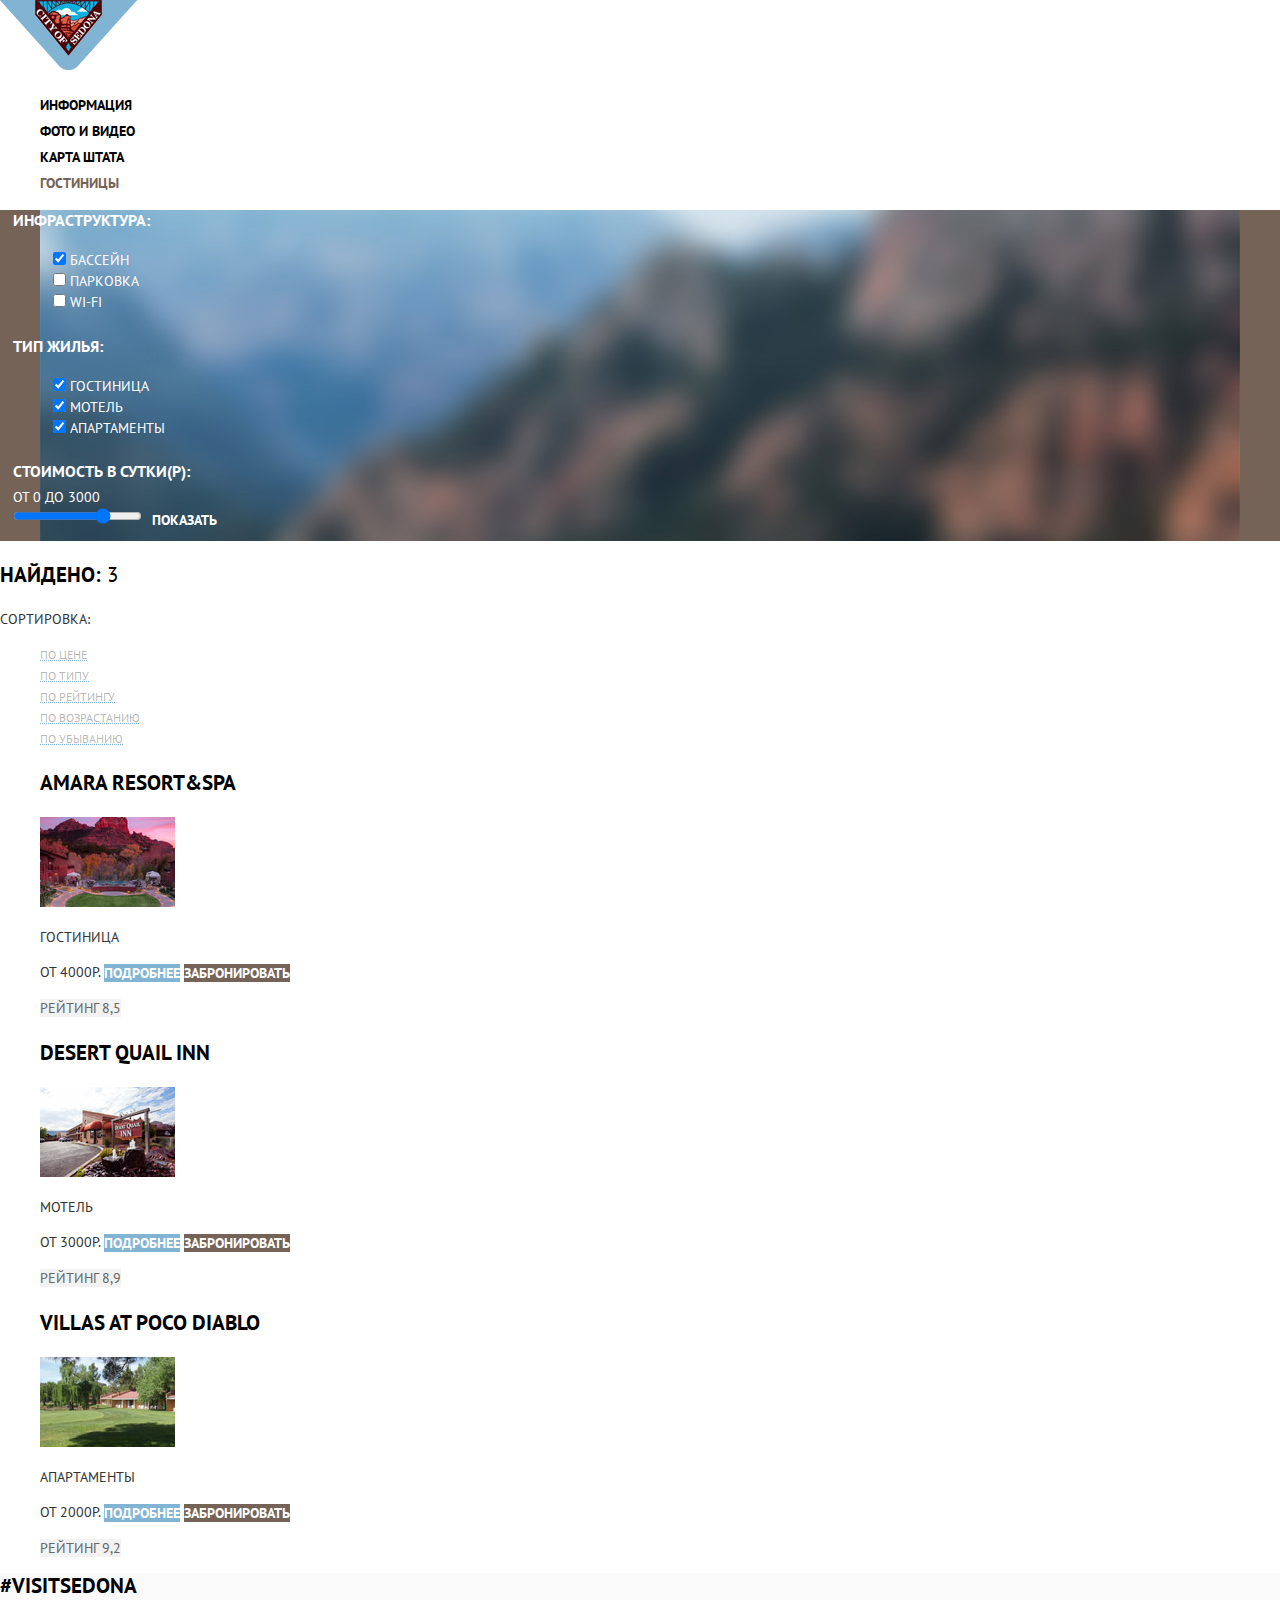
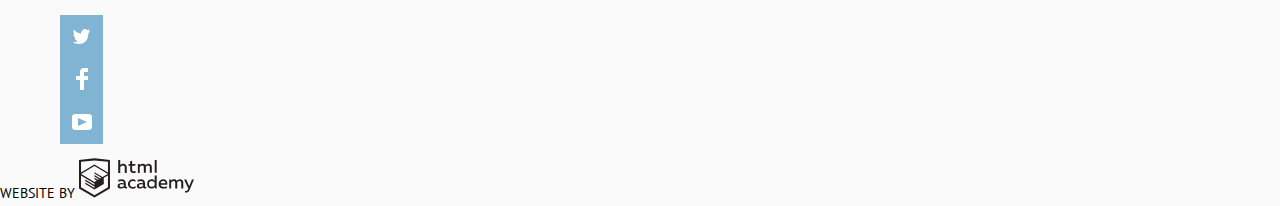
==== inner.html @ ccbad3e3 "Изменения в подключении стилей" ====
<!DOCTYPE html>
<html lang="ru">
  <head>
    <meta charset="UTF-8">
    <title>Hotels</title>
    <link href="https://fonts.googleapis.com/css?family=PT+Sans:400,700&amp;subset=cyrillic" rel="stylesheet">
    <link href="css/normalize.css" rel="stylesheet">
    <link href="css/style.css" rel="stylesheet">
  </head>
  <body>
    <header class="main-header">
      <nav class="main-navigation">
        <a href="index.html" class="main-header-logo">
          <img src="img/logo.png" width="138" height="70" alt="Логотип города"></a>
        <ul class="site-navigation">
          <li><a href="#">Информация</a></li>
          <li><a href="#">Фото и видео</a></li>
          <li><a href="#">Карта штата</a></li>
          <li class="site-navigation-current"><a href="#">Гостиницы</a></li>
        </ul>
      </nav>
    </header>
    <main class="container">
      <h1 class="visually-hidden">Гостиницы</h1>
      <section class="filters">
        <h2 class="visually-hidden">Фильтр гостиниц</h2>
        <form class="hotels-filter" method="get" action="https://echo.htmlacademy.ru">
          <fieldset class="filter-infrastructure">
            <legend class="filter-name">Инфраструктура:</legend>
            <ul>
              <li class="filter-option">
                <label>
                  <input class="filter-input filter-input-checkbox" type="checkbox" name="infrastructure" value="swimmingpool" checked>
                  Бассейн
                </label>
              </li>
              <li class="filter-option">
                <label>
                    <input class="filter-input filter-input-checkbox" type="checkbox" name="infrastructure" value="parking">
                    Парковка
                </label>
              </li>
              <li class="filter-option">
                <label>
                    <input class="filter-input filter-input-checkbox" type="checkbox" name="infrastructure" value="Wi-Fi">
                    Wi-Fi
                </label>
              </li>
            </ul>
          </fieldset>
          <fieldset class="filter-housing">
            <legend class="filter-name">Тип жилья:</legend>
            <ul>
              <li class="filter-option">
                <label>
                    <input class="filter-input filter-input-checkbox" type="checkbox" name="housing" value="hotel" checked>
                    Гостиница
                </label>
              </li>
              <li class="filter-option">
                <label>
                    <input class="filter-input filter-input-checkbox" type="checkbox" name="housing" value="motel" checked>
                    Мотель
                </label>
              </li>
              <li class="filter-option">
                <label>
                    <input class="filter-input filter-input-checkbox" type="checkbox" name="housing" value="apartments" checked>
                    Апартаменты
                </label>
              </li>
            </ul>
          </fieldset>
          <fieldset class="filter-price">
            <legend class="filter-name">Стоимость в сутки(р):</legend>
            <div>
              <span>От 0</span>
              <span>До 3000</span>
            </div>
            <input class="filter-input filter-input-range" type="range" min="0" max="3000" name="price" value="2200">
            <button type="submit" class="button filter-button">Показать</button>
          </fieldset>
        </form>
      </section>
      <section class="sorting">
        <h2 class="visually-hidden">Сортировка гостиниц</h2>
        <p class="sorting-results">
          <b>Найдено:</b>
          <span>3</span>
        </p>
        <p>Сортировка:</p>
        <ul class="sorting-list">
          <li class="sorting-item"><a href="#">По цене</a></li>
          <li class="sorting-item"><a href="#">По типу</a></li>
          <li class="sorting-item"><a href="#">По рейтингу</a></li>
          <li class="sorting-item"><a href="#">По возрастанию</a></li>
          <li class="sorting-item"><a href="#">По убыванию</a></li>
        </ul>
      </section>
      <section class="results">
        <h2 class="visually-hidden">Список результатов</h2>
        <ul class="results-list">
           <li class="result-item">
            <a href="#">
              <h3>Amara Resort&Spa</h3>
              <img src="img/amara.jpg" width="135" height="90" alt="Amara Resort&Spa"></a>
            <p>Гостиница</p>
            <span>от 4000р.</span>
            <a class="button button-more" href="#">Подробнее</a>
            <a class="button button-booking" href="#">Забронировать</a>
            <p>
              <span class="rate">Рейтинг 8,5</span>
            </p>
           </li>
           <li class="result-item">
              <a href="#">
                <h3>Desert Quail Inn</h3>
                <img src="img/desert-quail.jpg" width="135" height="90" alt="Desert Quail Inn"></a>          
              <p>Мотель</p>
              <span>от 3000р.</span>
              <a class="button button-more" href="#">Подробнее</a>
              <a class="button button-booking" href="#">Забронировать</a>
              <p>
                <span class="rate">Рейтинг 8,9</span>
              </p>
           </li> 
           <li class="result-item">
              <a href="#">
                <h3>Villas At Poco Diablo</h3>
                <img src="img/villas.jpg" width="135" height="90" alt="Villas At Poco Diablo"></a>
              <p>Апартаменты</p>
              <span>от 2000р.</span>
              <a class="button button-more" href="#">Подробнее</a>
              <a class="button button-booking" href="#">Забронировать</a>
              <p>
                <span class="rate">Рейтинг 9,2</span>
              </p>
           </li>
        </ul>
      </section>
    </main>
    <footer class="main-footer">
      <strong class="footer-visit">#VISITSEDONA</strong>
      <div class="footer-social">
        <ul>
          <li><div class="row"><a class="button social-button" href="#"><span class="visually-hidden">Твиттер</span>
            <svg class="social-icon" xmlns="http://www.w3.org/2000/svg" xmlns:xlink="http://www.w3.org/1999/xlink" width="17" height="15" viewBox="0 0 17 15"><path d="M10.95.144c1.685-.496 2.984.27 3.577 1.179.673-.231 1.331-.481 2.011-.708a2.345 2.345 0 0 1-.857 1.768c.685.17 1.304-.491 1.304-.491-.169 1-1.006 1.788-1.563 2.024-.231 6.75-3.175 11.217-10.077 11.082h-.446c-.41 0-4.164-.46-4.898-1.887 2.271.196 3.893-.422 4.693-1.177-.96-.3-2.679-.477-2.979-2.95.349.106.564.228 1.19.119C1.705 8.247.374 7.53.448 5.33c.285.328 1.067.536 1.34.472C1.085 5.561-.182 2.442.894.85c1.818 1.854 3.735 3.606 7.152 3.773C8.254 2.33 9.183.793 10.95.144z"/></svg></a></div></li>
          <li><div class="row"><a class="button social-button" href="#"><span class="visually-hidden">Фейсбук</span>
            <svg class="social-icon" xmlns="http://www.w3.org/2000/svg" width="12" height="22" viewBox="0 0 12 22"><path d="M12 4V0H8a4 4 0 0 0-4 4v4H0v4h4v10h4V12h4V8H8V4h4z"/></svg></a></div></li>
          <li><div class="row"><a class="button social-button" href="#"><span class="visually-hidden">Ютуб</span>
            <svg class="social-icon" xmlns="http://www.w3.org/2000/svg" xmlns:xlink="http://www.w3.org/1999/xlink" width="20" height="16" viewBox="0 0 20 16"><path d="M17 0H3C1.35 0 0 1.35 0 3v10c0 1.65 1.35 3 3 3h14c1.65 0 3-1.35 3-3V3c0-1.65-1.35-3-3-3zM6.027 11.998V4.002L15.014 8l-8.987 3.998z"/></svg></a></div></li>
        </ul>
      </div>
      <div class="footer-copyright">
        <span>Website by</span>
        <a href="https://htmlacademy.ru/intensive/htmlcss">
          <svg class="logo-htmlacademy" id="Layer_1" data-name="Layer 1" xmlns="http://www.w3.org/2000/svg"  width="115" height="40" viewBox="0 0 108.08 36.85"><title>logo-htmlacademy-small1</title><path d="M44.61,26.88a2,2,0,0,0,.55-0.1v1.33a3.25,3.25,0,0,1-1.18.21,1.67,1.67,0,0,1-1.67-1,4.84,4.84,0,0,1-3.14,1.08c-1.51,0-2.91-.83-2.91-2.55,0-2.13,2-2.79,3.71-2.79a11.08,11.08,0,0,1,2.17.25v-0.3c0-1-.76-1.77-2.19-1.77a7.42,7.42,0,0,0-3,.64v-1.7a10.21,10.21,0,0,1,3.19-.55c2.36,0,3.81,1.12,3.81,3.65v3a0.54,0.54,0,0,0,.49.59h0.17Zm-6.44-1.13A1.35,1.35,0,0,0,39.63,27h0.11a3.39,3.39,0,0,0,2.41-1V24.58a9.72,9.72,0,0,0-1.81-.21c-1,0-2.16.33-2.16,1.38h0Zm12.36-6.11a5,5,0,0,1,2.57.64V22a4.08,4.08,0,0,0-2.3-.7,2.75,2.75,0,1,0,0,5.49,5,5,0,0,0,2.43-.64v1.71a6.27,6.27,0,0,1-2.76.57A4.21,4.21,0,0,1,46,24.51q0-.21,0-0.41a4.32,4.32,0,0,1,4.18-4.46h0.38Zm12.17,7.24a2,2,0,0,0,.55-0.1v1.33a3.25,3.25,0,0,1-1.18.21,1.67,1.67,0,0,1-1.67-1,4.84,4.84,0,0,1-3.14,1.08c-1.51,0-2.91-.83-2.91-2.55,0-2.13,2-2.79,3.71-2.79a11.08,11.08,0,0,1,2.17.25v-0.3c0-1-.76-1.77-2.19-1.77a7.42,7.42,0,0,0-3,.64v-1.7a10.21,10.21,0,0,1,3.19-.55c2.36,0,3.81,1.12,3.81,3.65v3a0.54,0.54,0,0,0,.49.59h0.17Zm-6.44-1.13A1.35,1.35,0,0,0,57.73,27h0.11a3.39,3.39,0,0,0,2.41-1V24.58a9.72,9.72,0,0,0-1.81-.21c-1.06,0-2.16.33-2.16,1.38h0ZM73,16V28.2H71.35V26.88a3.88,3.88,0,0,1-3.19,1.54,4.4,4.4,0,0,1,0-8.78,3.81,3.81,0,0,1,3,1.3V16H73Zm-4.53,5.22a2.76,2.76,0,1,0,0,5.52A2.86,2.86,0,0,0,71.15,25V23A2.91,2.91,0,0,0,68.49,21.27ZM79,19.64c3.31,0,4.46,2.68,3.92,5.09H76.7c0.21,1.5,1.67,2.11,3.19,2.11a6.11,6.11,0,0,0,2.64-.59v1.6a7.14,7.14,0,0,1-3,.57C77,28.42,74.78,27,74.78,24a4.18,4.18,0,0,1,4-4.39H79Zm0.09,1.54a2.28,2.28,0,0,0-2.44,2.1v0.06H81.3A2,2,0,0,0,79.13,21.18Zm5.73,7V19.87h1.65v1a3.81,3.81,0,0,1,2.78-1.27A2.86,2.86,0,0,1,91.89,21a4.12,4.12,0,0,1,2.91-1.33A3.06,3.06,0,0,1,98,23V28.2h-1.9V23.05a1.59,1.59,0,0,0-1.42-1.75H94.42a2.8,2.8,0,0,0-2.07,1.12V28.2h-1.9V23.05A1.59,1.59,0,0,0,89,21.31H88.8a3,3,0,0,0-2.21,1.29v5.63H84.86Zm21.31-8.33h1.9l-3.91,9.46c-0.9,2.17-2.09,2.86-3.35,2.86a4.76,4.76,0,0,1-1.1-.14V30.46a2.86,2.86,0,0,0,.85.12c0.9,0,1.58-.64,2.07-1.9l0.17-.42-4-8.4h2l2.86,6.29ZM38.73,1.46V6.22a3.81,3.81,0,0,1,2.7-1.14,3.25,3.25,0,0,1,3.44,3.4v5.15H43V8.72a1.81,1.81,0,0,0-1.61-2h-0.3a2.93,2.93,0,0,0-2.32,1.39v5.52h-1.9V1.46h1.9ZM49.94,2.31v3h3V6.91h-3v3.81c0,1.1.5,1.46,1.58,1.46a4.49,4.49,0,0,0,1.69-.33v1.6A6.8,6.8,0,0,1,51,13.8a2.55,2.55,0,0,1-2.86-2.74V6.89H46.58V5.26h1.5V2.74Zm5.4,11.31V5.28H57v1A3.81,3.81,0,0,1,59.77,5a2.86,2.86,0,0,1,2.6,1.33A4.12,4.12,0,0,1,65.28,5,3.06,3.06,0,0,1,68.44,8.4v5.21h-1.9V8.46a1.59,1.59,0,0,0-1.42-1.75H64.89a2.8,2.8,0,0,0-2.07,1.12v5.78h-1.9V8.46A1.59,1.59,0,0,0,59.5,6.71H59.27A3,3,0,0,0,57.06,8v5.63H55.34ZM71.17,1.45H73V13.6H71.17V1.45ZM14.71,0H14.55L0,1.54V28.21l14.55,8.66,14.55-8.66V1.54Zm12.5,27.1L14.55,34.64,1.9,27.12V16.18l12.59,7.5V25L5.86,19.9v1.31l8.68,5.21v1.39L5.87,22.65V24l8.68,5.21,8.75-5.24V18.31L27.2,16V27.12Zm0-12.53-3.48,2-1.6,1L14.51,13v1.31L21,18.23H21l-0.14.09-1,.54-5.37-3.2V17l4.24,2.52-1,.67-3.2-1.9v1.31l2.1,1.24L14.5,22.1,2,14.65,14.51,7.11Zm0-1.32L14.49,5.76,1.91,13.25v-10L14.56,1.92,27.21,3.25v10h0Z" transform="translate(0 -0.02)"/></svg>
        </a>
      </div>
    </footer>
  </body>
</html>
---- css/style.css ----
body {
    margin: 0;
    padding: 0;
  
    font-family: "PT Sans", Arial, sans-serif;
    font-size: 14px;
    line-height: 21px;
    font-weight: 400;
    color: #333333;
    text-transform: uppercase;
    
    background-color: #ffffff;
  }
a {
    text-decoration: none;
  }
.main-navigation {
    line-height: 26px;
    font-weight: bold;
    color: #000000;
  
    background-color: #ffffff;
  }
.site-navigation {
    list-style: none;
  }
.site-navigation a {
    color: #000000;
    text-align: center;
    transition: all 0.10s linear;
  }
.site-navigation a:hover,
.site-navigation a:focus {
    color: #81b3d2;
  }
.site-navigation a:active {
    color: rgba(0, 0, 0, 0.3);
  }
.site-navigation-current a {
    color: #766357;
  }
.city-view {
    background-image: url("../img/index-sedona.jpg");
    background-position: top center;
    background-repeat: no-repeat;
  }
.description {
    text-align: center;
    line-height: 26px;
  }  
.description b {
    font-size: 21px;
    font-weight: bold;
    color: #000000;
  }
.features-list,
.guideline-list {
    list-style: none;
  }
.feature-item .caption {
    text-align: center;
    color: #ffffff;

    background-color: #81b3d2;
  } 
.feature-item .caption h3 {
    font-size: 21px;
    font-weight: bold;
    color: #ffffff;
  }
.guideline-item {
    text-align: center;
  }
.guideline-item h4 {
    font-size: 21px;
    font-weight: bold;
    color: #000000;
  }
.feature-item {
    text-align: center;
  
    background-color: #eeeeee;
  } 
.feature-item h3 {
    font-size: 21px;
    font-weight: bold;
    color: #000000;
  }
.search {
  text-align: center;
  }
.search b {
    font-size: 30px;
    font-weight: bold;
    color: #000000;
  }
.button {
    font: inherit;
    text-align: center;
    font-weight: bold;
    color: #ffffff;
    vertical-align: middle;
    text-transform: uppercase;
    transition: all 0.10s linear;

    background-color: #81b3d2;
    border: none;
  }
.button:hover,
.button:focus {
    background-color: #669ec0;
  }
.button:active {
    background-color: #5496bd;
    color:rgba(255, 255, 255, 0.3);
  }
.search-button {
    font-size: 21px;
    line-height: 26px;
    transition: all 0.10s linear;

    background-color: #766357;
  }
.search-button:hover,
.search-button:focus {
    background-color: #604e43;
  }
.search-button:active {
    background-color: #503e33;
    color:rgba(255, 255, 255, 0.3);
  }
.search-option {
    color: #000000;
    line-height: 26px;
  }
.search-option input {
    font: inherit;
    color: #000000;
    transition: all 0.10s linear;

    background-color: #f2f2f2;
  }
.search-option input:hover {
    background-color: #ebebeb;
  }
.search-option input:focus {
    background-color: #ffffff;
    border: 5px solid #ebebeb;
  }
.search-button-submit {
    line-height: 26px;
    font-size: 21px;
  }
.main-footer {
    color: #000000;
    line-height: 26px;

    background-color:rgba(250, 250,250, 0.9);
  }
.main-footer strong {
    font-size: 21px;
    font-weight: bold;
    text-align: center;
  }
.footer-social {
    text-align: center;
  }
.visually-hidden:not(:focus):not(:active),
input[type="checkbox"].visually-hidden,
input[type="radio"].visually-hidden {
  position: absolute;

  width: 1px;
  height: 1px;
  margin: -1px;
  border: 0;
  padding: 0;

  white-space: nowrap;

  clip-path: inset(100%);
  clip: rect(0 0 0 0);
  overflow: hidden;
  }
.row {
    display: flex;
  }
.social-button {
    margin-left: 20px;
    display: flex;
    align-items: center;
    justify-content: center;
    width: 43px;
    height: 43px;
    transition: all 0.10s linear;
  }
.social-icon {
    fill: #ffffff;
    transition: all 0.10s linear;
  }
.social-button:active .social-icon {
    fill: rgba(255, 255, 255, 0.3);
}
.footer-social ul {
    list-style: none;
  }
.logo-htmlacademy {
    fill: #231f20;
    transition: all 0.10s linear;
  }
.logo-htmlacademy:hover,
.logo-htmlacademy:focus {
   fill: #81b3d2;
  }
.logo-htmlacademy:active {
    fill: #bdbbbc;
  }
.filters {
    color: #ffffff;
  
    background-color: #766357;
    background-image: url("../img/background-sedona.jpg");
    background-position: top center;
    background-repeat: no-repeat;
  }
.filters fieldset {
    border: none;
  }
.filters legend {
    font-size: 16px;
    font-weight: bold;
  }
.filters ul {
    list-style: none;
  }
.filters label {
  cursor: pointer;
}
.filter-price {
    background-color:transparent;
    font-weight: normal;
  }
.filter-input {
    font: inherit;
    color: #ffffff;

    background-color: transparent;
  }
.filter-input-checkbox:disabled {
    color: #6a6a6a;
  }
.filter-button {
    text-align: center;
    background-color: transparent;
  }
.filter-button:focus,
.filter-button:hover {
    color: #000000;
    background-color: #ffffff;
  }
.sorting-results {
    line-height: 26px;
    font-size: 21px;
    color: #000000;
  }
.sorting-list,
.results-list {
    list-style: none;
  }
.sorting-item a {
    line-height: 18px;
    font-size: 12px;
    color: rgba(0, 0, 0, 0.3);
    text-decoration: underline dotted #81b3d2;
    transition: all 0.10s linear;
  }
.sorting-item a:hover,
.sorting-item a:focus {
    color:#81b3d2;
    text-decoration: underline dotted #81b3d2;
  }
.sorting-item a:active {
    color:#000000;
    text-decoration: none;
  }
.sorting-item-current a {
    color: #81b3d2;
    text-decoration: none;
  }
.result-item h3 {
    font-weight: bold;
    font-size: 21px;
    line-height: 26px;
    color: #000000;
    transition: all 0.10s linear;
  }
.result-item h3:hover,
.result-item h3:focus {
    color:#81b3d2;
  }
.result-item h3:active {
    color: rgba(0, 0, 0, 0.3);
  }
.result-item .rate {
    color:#666666;
    background-color: #f2f2f2;
  }
.button-booking {
    background-color: #766357;
    transition: all 0.10s linear;
  }
.button-booking:hover,
.button-booking:focus {
    background-color: #604e43;
  }
.button-booking:active {
    color: #857871;
    background-color: #503e33;
  }
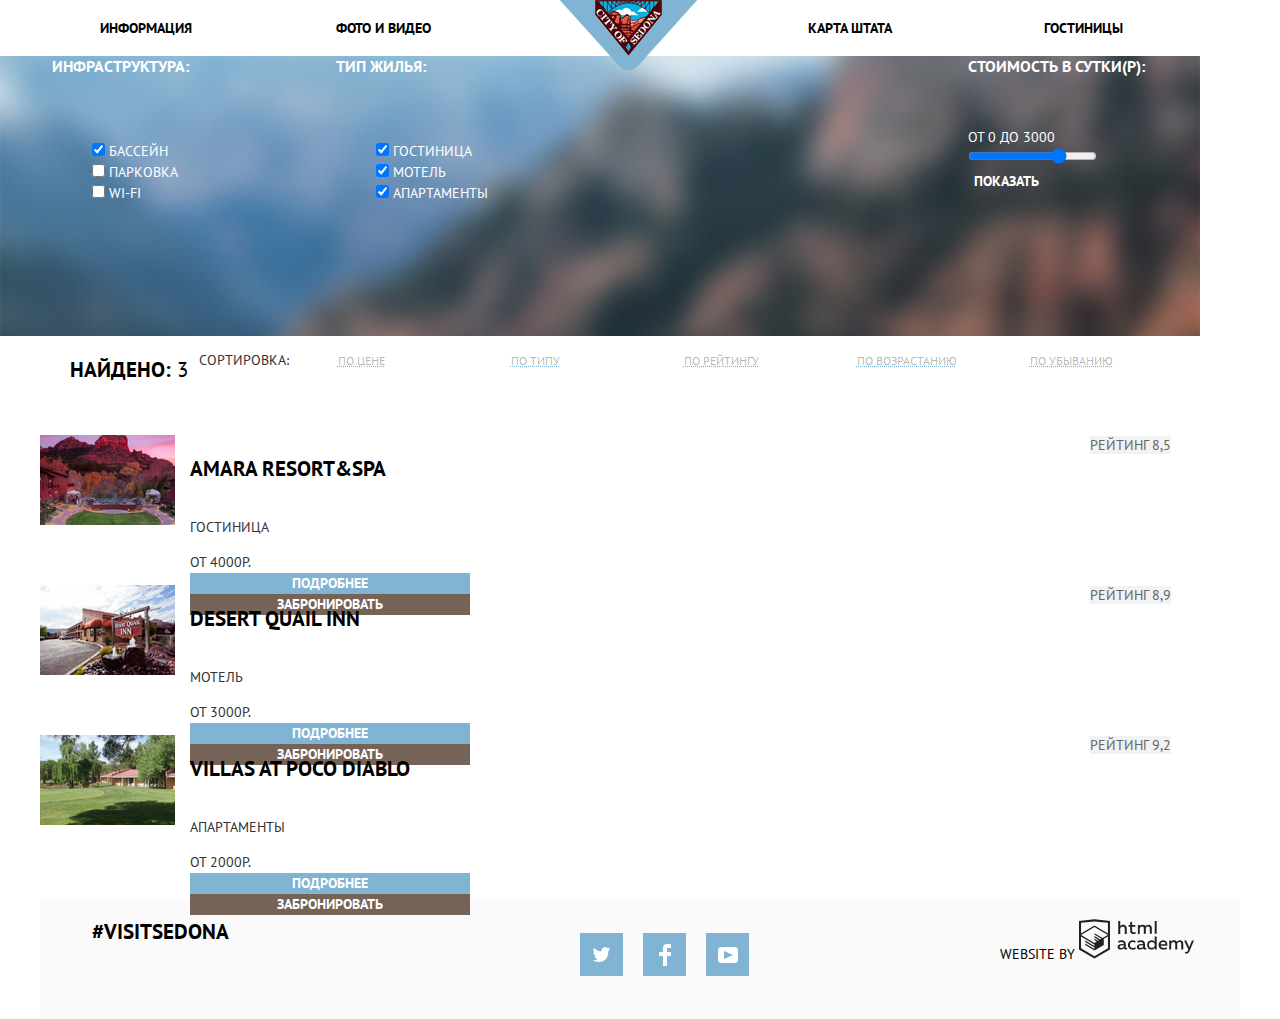
==== commit cb7a1ebc: "Сетки страниц" ====
--- a/inner.html
+++ b/inner.html
@@ -11,12 +11,13 @@
     <header class="main-header">
       <nav class="main-navigation">
         <a href="index.html" class="main-header-logo">
-          <img src="img/logo.png" width="138" height="70" alt="Логотип города"></a>
+          <img src="img/logo.png" width="138" height="70" alt="Логотип города">
+        </a>
         <ul class="site-navigation">
-          <li><a href="#">Информация</a></li>
-          <li><a href="#">Фото и видео</a></li>
-          <li><a href="#">Карта штата</a></li>
-          <li class="site-navigation-current"><a href="#">Гостиницы</a></li>
+          <li class="site-navigation-item"><a href="#">Информация</a></li>
+          <li class="site-navigation-item"><a href="#">Фото и видео</a></li>
+          <li class="site-navigation-item"><a href="#">Карта штата</a></li>
+          <li class="site-navigation-item"><a href="inner.html">Гостиницы</a></li>
         </ul>
       </nav>
     </header>
@@ -25,61 +26,63 @@
       <section class="filters">
         <h2 class="visually-hidden">Фильтр гостиниц</h2>
         <form class="hotels-filter" method="get" action="https://echo.htmlacademy.ru">
-          <fieldset class="filter-infrastructure">
-            <legend class="filter-name">Инфраструктура:</legend>
-            <ul>
-              <li class="filter-option">
-                <label>
-                  <input class="filter-input filter-input-checkbox" type="checkbox" name="infrastructure" value="swimmingpool" checked>
-                  Бассейн
-                </label>
-              </li>
-              <li class="filter-option">
-                <label>
+          <div class="filters-wrapper">
+            <fieldset class="filter-infrastructure">
+              <legend class="filter-name">Инфраструктура:</legend>
+              <ul>
+                <li class="filter-option">
+                  <label>
+                    <input class="filter-input filter-input-checkbox" type="checkbox" name="infrastructure" value="swimmingpool" checked>
+                    Бассейн
+                  </label>
+                </li>
+                <li class="filter-option">
+                  <label>
                     <input class="filter-input filter-input-checkbox" type="checkbox" name="infrastructure" value="parking">
                     Парковка
-                </label>
-              </li>
-              <li class="filter-option">
-                <label>
+                  </label>
+                </li>
+                <li class="filter-option">
+                  <label>
                     <input class="filter-input filter-input-checkbox" type="checkbox" name="infrastructure" value="Wi-Fi">
                     Wi-Fi
-                </label>
-              </li>
-            </ul>
-          </fieldset>
-          <fieldset class="filter-housing">
-            <legend class="filter-name">Тип жилья:</legend>
-            <ul>
-              <li class="filter-option">
-                <label>
+                  </label>
+                </li>
+              </ul>
+            </fieldset>
+            <fieldset class="filter-housing">
+              <legend class="filter-name">Тип жилья:</legend>
+              <ul>
+                <li class="filter-option">
+                  <label>
                     <input class="filter-input filter-input-checkbox" type="checkbox" name="housing" value="hotel" checked>
                     Гостиница
-                </label>
-              </li>
-              <li class="filter-option">
-                <label>
+                  </label>
+                </li>
+                <li class="filter-option">
+                  <label>
                     <input class="filter-input filter-input-checkbox" type="checkbox" name="housing" value="motel" checked>
                     Мотель
-                </label>
-              </li>
-              <li class="filter-option">
-                <label>
+                  </label>
+                </li>
+                <li class="filter-option">
+                  <label>
                     <input class="filter-input filter-input-checkbox" type="checkbox" name="housing" value="apartments" checked>
                     Апартаменты
-                </label>
-              </li>
-            </ul>
-          </fieldset>
-          <fieldset class="filter-price">
-            <legend class="filter-name">Стоимость в сутки(р):</legend>
-            <div>
-              <span>От 0</span>
-              <span>До 3000</span>
-            </div>
-            <input class="filter-input filter-input-range" type="range" min="0" max="3000" name="price" value="2200">
-            <button type="submit" class="button filter-button">Показать</button>
-          </fieldset>
+                  </label>
+                </li>
+              </ul>
+            </fieldset>
+            <fieldset class="filter-price">
+              <legend class="filter-name">Стоимость в сутки(р):</legend>
+              <div>
+                <span>От 0</span>
+                <span>До 3000</span>
+              </div>
+              <input class="filter-input filter-input-range" type="range" min="0" max="3000" name="price" value="2200">
+              <button type="submit" class="button filter-button">Показать</button>
+            </fieldset>
+          </div>
         </form>
       </section>
       <section class="sorting">
@@ -88,7 +91,7 @@
           <b>Найдено:</b>
           <span>3</span>
         </p>
-        <p>Сортировка:</p>
+        <p class="sort">Сортировка:</p>
         <ul class="sorting-list">
           <li class="sorting-item"><a href="#">По цене</a></li>
           <li class="sorting-item"><a href="#">По типу</a></li>
@@ -100,49 +103,55 @@
       <section class="results">
         <h2 class="visually-hidden">Список результатов</h2>
         <ul class="results-list">
-           <li class="result-item">
-            <a href="#">
-              <h3>Amara Resort&Spa</h3>
-              <img src="img/amara.jpg" width="135" height="90" alt="Amara Resort&Spa"></a>
-            <p>Гостиница</p>
-            <span>от 4000р.</span>
-            <a class="button button-more" href="#">Подробнее</a>
-            <a class="button button-booking" href="#">Забронировать</a>
-            <p>
+          <li class="result-item">
+            <div class="result-wrap">
+              <a href="#"><img src="img/amara.jpg" width="135" height="90" alt="Amara Resort&Spa"></a></div>
+            <div class="result-wrap">
+              <a href="#"><h3>Amara Resort&Spa</h3></a>
+              <p>Гостиница</p>
+              <span>от 4000р.</span>
+              <a class="button button-more" href="#">Подробнее</a>
+              <a class="button button-booking" href="#">Забронировать</a>
+            </div>
+            <div class="result-wrap">
               <span class="rate">Рейтинг 8,5</span>
-            </p>
-           </li>
-           <li class="result-item">
-              <a href="#">
-                <h3>Desert Quail Inn</h3>
-                <img src="img/desert-quail.jpg" width="135" height="90" alt="Desert Quail Inn"></a>          
+            </div>
+          </li>
+          <li class="result-item">
+            <div class="result-wrap">
+              <a href="#"><img src="img/desert-quail.jpg" width="135" height="90" alt="Desert Quail Inn"></a>
+            </div>        
+            <div class="result-wrap">
+              <a href="#"><h3>Desert Quail Inn</h3></a>
               <p>Мотель</p>
               <span>от 3000р.</span>
               <a class="button button-more" href="#">Подробнее</a>
-              <a class="button button-booking" href="#">Забронировать</a>
-              <p>
-                <span class="rate">Рейтинг 8,9</span>
-              </p>
-           </li> 
-           <li class="result-item">
-              <a href="#">
-                <h3>Villas At Poco Diablo</h3>
-                <img src="img/villas.jpg" width="135" height="90" alt="Villas At Poco Diablo"></a>
+              <a class="button button-booking" href="#">Забронировать</a></div>
+            <div class="result-wrap">
+              <span class="rate">Рейтинг 8,9</span>
+            </div>
+          </li> 
+          <li class="result-item">
+            <div class="result-wrap">
+              <a><img src="img/villas.jpg" width="135" height="90" alt="Villas At Poco Diablo"></a>
+            </div>
+            <div class="result-wrap">
+              <a href="#"><h3>Villas At Poco Diablo</h3></a>  
               <p>Апартаменты</p>
               <span>от 2000р.</span>
               <a class="button button-more" href="#">Подробнее</a>
-              <a class="button button-booking" href="#">Забронировать</a>
-              <p>
-                <span class="rate">Рейтинг 9,2</span>
-              </p>
-           </li>
+              <a class="button button-booking" href="#">Забронировать</a></div>
+            <div class="result-wrap">
+              <span class="rate">Рейтинг 9,2</span>
+            </div>
+          </li>
         </ul>
       </section>
     </main>
     <footer class="main-footer">
       <strong class="footer-visit">#VISITSEDONA</strong>
       <div class="footer-social">
-        <ul>
+        <ul class="social-list">
           <li><div class="row"><a class="button social-button" href="#"><span class="visually-hidden">Твиттер</span>
             <svg class="social-icon" xmlns="http://www.w3.org/2000/svg" xmlns:xlink="http://www.w3.org/1999/xlink" width="17" height="15" viewBox="0 0 17 15"><path d="M10.95.144c1.685-.496 2.984.27 3.577 1.179.673-.231 1.331-.481 2.011-.708a2.345 2.345 0 0 1-.857 1.768c.685.17 1.304-.491 1.304-.491-.169 1-1.006 1.788-1.563 2.024-.231 6.75-3.175 11.217-10.077 11.082h-.446c-.41 0-4.164-.46-4.898-1.887 2.271.196 3.893-.422 4.693-1.177-.96-.3-2.679-.477-2.979-2.95.349.106.564.228 1.19.119C1.705 8.247.374 7.53.448 5.33c.285.328 1.067.536 1.34.472C1.085 5.561-.182 2.442.894.85c1.818 1.854 3.735 3.606 7.152 3.773C8.254 2.33 9.183.793 10.95.144z"/></svg></a></div></li>
           <li><div class="row"><a class="button social-button" href="#"><span class="visually-hidden">Фейсбук</span>
--- a/css/style.css
+++ b/css/style.css
@@ -14,15 +14,43 @@
 a {
     text-decoration: none;
   }
+.main-header {
+    height: 56px;
+  }
 .main-navigation {
     line-height: 26px;
     font-weight: bold;
     color: #000000;
+    height: 56px;
+    display: flex;
+    width: 1200px;
+    margin-left: 40px;
   
     background-color: #ffffff;
   }
+.main-header-logo {
+    width: 239px;
+    height: 70px;
+    position: absolute;
+    top: 0;
+    left: 560px;
+  }
 .site-navigation {
+    height: 56px;
+    width: 1180px;
     list-style: none;
+    margin: 0 auto;
+    padding: 0 10px;
+    display: flex;
+    justify-content: space-between;
+  }
+.site-navigation-item {
+    width: 236px;
+    height: 56px;
+    padding:15px 50px;
+  }
+.site-navigation-item:nth-child(2) {
+    margin-right:236px; 
   }
 .site-navigation a {
     color: #000000;
@@ -43,11 +71,31 @@
     background-image: url("../img/index-sedona.jpg");
     background-position: top center;
     background-repeat: no-repeat;
+    width: 1200px;
+    height: 465px;
+    display: flex;
+    margin-left:40px ;
+    padding: 0;
+  }
+.city-view img {
+    margin: auto;
+    margin-top: 60px;   
   }
 .description {
-    text-align: center;
-    line-height: 26px;
+    background-color:transparent;
+    text-align: center;
+    line-height: 26px;
+    background-image: url("../img/frame.png");
+    background-position: top center;
+    background-repeat: no-repeat;
+    height: 275px;
+    width: 1200px;
+    display: flex;  
   }  
+.description-wrap {
+    margin: auto;
+    width: 575px;
+  }
 .description b {
     font-size: 21px;
     font-weight: bold;
@@ -55,8 +103,38 @@
   }
 .features-list,
 .guideline-list {
-    list-style: none;
-  }
+    list-style: none;   
+  }
+.feature-item-1 {
+    margin: 0;
+    padding: 0;
+    height: 255px ;
+    display: flex;
+    width: 1200px;
+  }
+.feature-item-1 .caption {
+    height:225px ;
+    width:400px ;
+  }
+.feature-item-1 .img-wrap {
+    height:225px ;
+    width: 800px;
+  }
+.feature-item-2 {
+    margin: 0;
+    padding: 0;
+    height: 255px ;
+    display: flex;
+    width: 1200px;
+  }
+.feature-item-2 .caption {
+    height:225px ;
+    width:400px;
+  }
+.feature-item-2 .img-wrap {
+    height:225px ;
+    width: 800px;
+}
 .feature-item .caption {
     text-align: center;
     color: #ffffff;
@@ -68,8 +146,19 @@
     font-weight: bold;
     color: #ffffff;
   }
+.guideline-list {
+    display: flex;
+    width: 1200px;
+    height:300px;
+    justify-content: space-around;
+    background-color: white;
+  }
 .guideline-item {
     text-align: center;
+    width: 300px;
+    height: 250px;
+    margin: auto;
+    margin-top: 100px; 
   }
 .guideline-item h4 {
     font-size: 21px;
@@ -86,8 +175,31 @@
     font-weight: bold;
     color: #000000;
   }
+.features-list-3 {
+    width: 1200px;
+    height: 260px;
+    display: flex;
+    justify-content: space-between;
+    background-color: #eeeeee;
+  }
+.feature-item-3 {
+    width: 300px;
+    height: 180px;
+    margin: auto;
+  }
 .search {
-  text-align: center;
+    text-align: center;
+    width: 1200px;
+    height: 300px;
+    display: flex;
+    flex-direction: column;
+    justify-content: center;
+    align-items: center;
+  }
+.search-wrap {
+    width: 570px;
+    height: 170px;
+    margin-top: 35px;
   }
 .search b {
     font-size: 30px;
@@ -102,7 +214,7 @@
     vertical-align: middle;
     text-transform: uppercase;
     transition: all 0.10s linear;
-
+   
     background-color: #81b3d2;
     border: none;
   }
@@ -118,6 +230,8 @@
     font-size: 21px;
     line-height: 26px;
     transition: all 0.10s linear;
+    width: 576px;
+    height:88px;
 
     background-color: #766357;
   }
@@ -129,6 +243,15 @@
     background-color: #503e33;
     color:rgba(255, 255, 255, 0.3);
   }
+.modal-search {
+  position: absolute;
+  top:2240px;
+  left:300px;
+  background-color: white;
+  height: 240px;
+  width: 415px;
+  padding: 80px;
+}
 .search-option {
     color: #000000;
     line-height: 26px;
@@ -154,33 +277,54 @@
 .main-footer {
     color: #000000;
     line-height: 26px;
-
     background-color:rgba(250, 250,250, 0.9);
+    height:120px;
+    width: 1200px;
+    display:flex;
+    justify-content: space-between;
+    align-items: center;
+    padding: 0;
+    margin-left:40px;
   }
 .main-footer strong {
     font-size: 21px;
     font-weight: bold;
     text-align: center;
   }
+.footer-visit {
+    margin: 0;
+    width:240px;
+    height:80px;
+  }
 .footer-social {
     text-align: center;
+    margin: 0;
+    width:240px;
+    height:80px;
+    display: flex;
+    justify-content: space-between;
+  }
+.footer-copyright {
+    margin: 0;
+    width:240px;
+    height:80px;
   }
 .visually-hidden:not(:focus):not(:active),
 input[type="checkbox"].visually-hidden,
 input[type="radio"].visually-hidden {
-  position: absolute;
-
-  width: 1px;
-  height: 1px;
-  margin: -1px;
-  border: 0;
-  padding: 0;
-
-  white-space: nowrap;
-
-  clip-path: inset(100%);
-  clip: rect(0 0 0 0);
-  overflow: hidden;
+    position: absolute;
+
+    width: 1px;
+    height: 1px;
+    margin: -1px;
+    border: 0;
+    padding: 0;
+
+    white-space: nowrap;
+
+    clip-path: inset(100%);
+    clip: rect(0 0 0 0);
+    overflow: hidden;
   }
 .row {
     display: flex;
@@ -201,8 +345,9 @@
 .social-button:active .social-icon {
     fill: rgba(255, 255, 255, 0.3);
 }
-.footer-social ul {
+.social-list {
     list-style: none;
+    display: flex;
   }
 .logo-htmlacademy {
     fill: #231f20;
@@ -210,7 +355,7 @@
   }
 .logo-htmlacademy:hover,
 .logo-htmlacademy:focus {
-   fill: #81b3d2;
+    fill: #81b3d2;
   }
 .logo-htmlacademy:active {
     fill: #bdbbbc;
@@ -222,9 +367,21 @@
     background-image: url("../img/background-sedona.jpg");
     background-position: top center;
     background-repeat: no-repeat;
+    width: 1200px;
+  }
+  .filters-wrapper {
+    display: flex;
+    justify-content: space-between;
+    width:1200px;
   }
 .filters fieldset {
     border: none;
+    width: 180px;
+    height:180px;
+    padding: 50px;  
+  }
+  .filters fieldset:nth-child(2) {
+    margin-right: auto;
   }
 .filters legend {
     font-size: 16px;
@@ -234,11 +391,12 @@
     list-style: none;
   }
 .filters label {
-  cursor: pointer;
-}
+    cursor: pointer;
+  }
 .filter-price {
     background-color:transparent;
     font-weight: normal;
+    width: 330px;
   }
 .filter-input {
     font: inherit;
@@ -258,15 +416,32 @@
     color: #000000;
     background-color: #ffffff;
   }
+.sorting {
+    display: flex;
+    width: 1200px;
+    height:85px;
+    justify-content: space-around;
+  }
 .sorting-results {
     line-height: 26px;
     font-size: 21px;
     color: #000000;
-  }
-.sorting-list,
-.results-list {
-    list-style: none;
-  }
+    width:130px;
+    margin-left: 70px;
+  }
+.sort {
+  height: 50px;
+  width: 100px;
+}
+.sorting-list {
+    display: flex;
+    width: 800px;
+    justify-content: space-between;
+    margin-right:70px; 
+  }
+.sorting-item {
+    width: 100px;
+}
 .sorting-item a {
     line-height: 18px;
     font-size: 12px;
@@ -287,6 +462,35 @@
     color: #81b3d2;
     text-decoration: none;
   }
+.sorting-list,
+.results-list {
+    list-style: none;
+  }
+.results-list {
+    display: flex;
+    width: 1180px;
+    min-height:450px;
+    flex-direction: column;
+    justify-content: space-between;
+  }
+.result-wrap {
+    width: 150px;
+    height:100px;
+  }
+.result-item {
+    display:flex;
+    width:1200px;
+    height:150px;
+    justify-content: space-between;
+  }
+.result-wrap:nth-child(2) {
+    width: 280px;
+    height: 150px;
+    display:flex;
+    flex-direction: column;
+    margin-right: auto;
+    padding: 0;
+  }
 .result-item h3 {
     font-weight: bold;
     font-size: 21px;
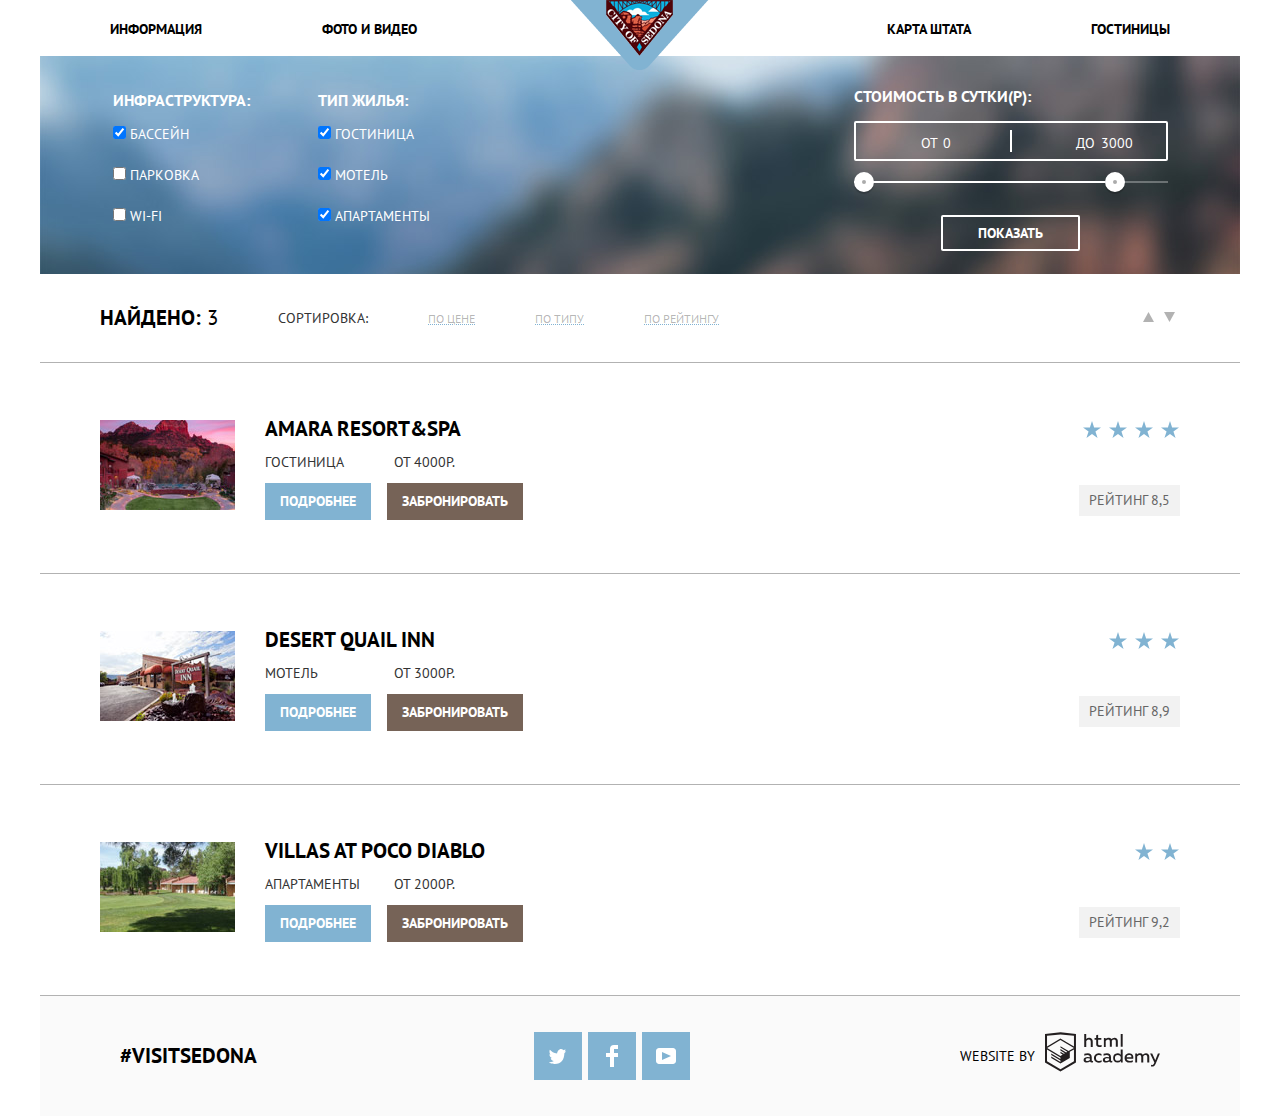
==== commit d000ff0a: "Изменения в сетке" ====
--- a/inner.html
+++ b/inner.html
@@ -7,7 +7,7 @@
     <link href="css/normalize.css" rel="stylesheet">
     <link href="css/style.css" rel="stylesheet">
   </head>
-  <body>
+  <body><div class="container">
     <header class="main-header">
       <nav class="main-navigation">
         <a href="index.html" class="main-header-logo">
@@ -21,7 +21,7 @@
         </ul>
       </nav>
     </header>
-    <main class="container">
+    <main class="main-page">
       <h1 class="visually-hidden">Гостиницы</h1>
       <section class="filters">
         <h2 class="visually-hidden">Фильтр гостиниц</h2>
@@ -73,13 +73,19 @@
                 </li>
               </ul>
             </fieldset>
-            <fieldset class="filter-price">
-              <legend class="filter-name">Стоимость в сутки(р):</legend>
-              <div>
-                <span>От 0</span>
-                <span>До 3000</span>
+            <fieldset class="filter-range">
+              <legend class="filter-name filter-range-title">Стоимость в сутки(р):</legend>
+              <div class="price-controls">
+                <label class="min-price">от <input type="text" name="min-price" value="0"></label>
+                <label class="max-price">до <input type="text" name="max-price" value="3000"></label>
               </div>
-              <input class="filter-input filter-input-range" type="range" min="0" max="3000" name="price" value="2200">
+              <div class="range-controls">
+                <div class="scale">
+                  <div class="bar"></div>
+                </div>  
+                <div class="range-toggle range-toggle-min"></div>
+                <div class="range-toggle range-toggle-max"></div>         
+              </div>
               <button type="submit" class="button filter-button">Показать</button>
             </fieldset>
           </div>
@@ -96,52 +102,70 @@
           <li class="sorting-item"><a href="#">По цене</a></li>
           <li class="sorting-item"><a href="#">По типу</a></li>
           <li class="sorting-item"><a href="#">По рейтингу</a></li>
-          <li class="sorting-item"><a href="#">По возрастанию</a></li>
-          <li class="sorting-item"><a href="#">По убыванию</a></li>
+          <li class="sorting-item"><div class="row"><a href="#"><span class="visually-hidden">По возрастанию</span>
+            <svg class="sorting-icon" xmlns="http://www.w3.org/2000/svg" width="11" height="10" viewBox="0 0 11 10"><path d="M5.5 0L0 10h11z"/></svg></a></div></li>
+          <li class="sorting-item"><div class="row"><a href="#"><span class="visually-hidden">По убыванию</span>
+            <svg class="sorting-icon" xmlns="http://www.w3.org/2000/svg" width="11" height="10" viewBox="0 0 11 10"><path d="M5.5 10L0 0h11"/></svg></a></div></li>
         </ul>
       </section>
       <section class="results">
         <h2 class="visually-hidden">Список результатов</h2>
         <ul class="results-list">
           <li class="result-item">
-            <div class="result-wrap">
+            <div class="img-wrap">
               <a href="#"><img src="img/amara.jpg" width="135" height="90" alt="Amara Resort&Spa"></a></div>
             <div class="result-wrap">
               <a href="#"><h3>Amara Resort&Spa</h3></a>
-              <p>Гостиница</p>
-              <span>от 4000р.</span>
-              <a class="button button-more" href="#">Подробнее</a>
-              <a class="button button-booking" href="#">Забронировать</a>
+              <p>Гостиница <span>от 4000р.</span></p>
+              
+              <div class="button-wrapper"><a class="button button-more" href="#">Подробнее</a>
+              <a class="button button-booking" href="#">Забронировать</a></div>
             </div>
-            <div class="result-wrap">
+            <div class="rate-wrap">
+                <div class="stars">
+                    <div class="star"></div>
+                    <div class="star"></div>
+                    <div class="star"></div>
+                    <div class="star"></div>
+                  </div>
               <span class="rate">Рейтинг 8,5</span>
             </div>
           </li>
           <li class="result-item">
-            <div class="result-wrap">
+            <div class="img-wrap">
               <a href="#"><img src="img/desert-quail.jpg" width="135" height="90" alt="Desert Quail Inn"></a>
             </div>        
             <div class="result-wrap">
               <a href="#"><h3>Desert Quail Inn</h3></a>
-              <p>Мотель</p>
-              <span>от 3000р.</span>
-              <a class="button button-more" href="#">Подробнее</a>
-              <a class="button button-booking" href="#">Забронировать</a></div>
-            <div class="result-wrap">
+              <p>Мотель <span>от 3000р.</span></p>
+              
+              <div class="button-wrapper"><a class="button button-more" href="#">Подробнее</a>
+              <a class="button button-booking" href="#">Забронировать</a></div></div>
+            <div class="rate-wrap">
+              <div class="stars">
+                <div class="star"></div>
+                <div class="star"></div>
+                <div class="star"></div>
+              </div>
               <span class="rate">Рейтинг 8,9</span>
             </div>
           </li> 
           <li class="result-item">
-            <div class="result-wrap">
+            <div class="img-wrap">
               <a><img src="img/villas.jpg" width="135" height="90" alt="Villas At Poco Diablo"></a>
             </div>
             <div class="result-wrap">
               <a href="#"><h3>Villas At Poco Diablo</h3></a>  
-              <p>Апартаменты</p>
-              <span>от 2000р.</span>
-              <a class="button button-more" href="#">Подробнее</a>
-              <a class="button button-booking" href="#">Забронировать</a></div>
-            <div class="result-wrap">
+              <p>Апартаменты <span>от 2000р.</span></p>
+              
+              <div class="button-wrapper"><a class="button button-more" href="#">Подробнее</a>
+              <a class="button button-booking" href="#">Забронировать</a></div></div>
+            <div class="rate-wrap">
+                <div class="stars">
+                    
+                    <div class="star"></div>
+                    <div class="star"></div>
+                  </div>
               <span class="rate">Рейтинг 9,2</span>
             </div>
           </li>
@@ -166,6 +190,6 @@
           <svg class="logo-htmlacademy" id="Layer_1" data-name="Layer 1" xmlns="http://www.w3.org/2000/svg"  width="115" height="40" viewBox="0 0 108.08 36.85"><title>logo-htmlacademy-small1</title><path d="M44.61,26.88a2,2,0,0,0,.55-0.1v1.33a3.25,3.25,0,0,1-1.18.21,1.67,1.67,0,0,1-1.67-1,4.84,4.84,0,0,1-3.14,1.08c-1.51,0-2.91-.83-2.91-2.55,0-2.13,2-2.79,3.71-2.79a11.08,11.08,0,0,1,2.17.25v-0.3c0-1-.76-1.77-2.19-1.77a7.42,7.42,0,0,0-3,.64v-1.7a10.21,10.21,0,0,1,3.19-.55c2.36,0,3.81,1.12,3.81,3.65v3a0.54,0.54,0,0,0,.49.59h0.17Zm-6.44-1.13A1.35,1.35,0,0,0,39.63,27h0.11a3.39,3.39,0,0,0,2.41-1V24.58a9.72,9.72,0,0,0-1.81-.21c-1,0-2.16.33-2.16,1.38h0Zm12.36-6.11a5,5,0,0,1,2.57.64V22a4.08,4.08,0,0,0-2.3-.7,2.75,2.75,0,1,0,0,5.49,5,5,0,0,0,2.43-.64v1.71a6.27,6.27,0,0,1-2.76.57A4.21,4.21,0,0,1,46,24.51q0-.21,0-0.41a4.32,4.32,0,0,1,4.18-4.46h0.38Zm12.17,7.24a2,2,0,0,0,.55-0.1v1.33a3.25,3.25,0,0,1-1.18.21,1.67,1.67,0,0,1-1.67-1,4.84,4.84,0,0,1-3.14,1.08c-1.51,0-2.91-.83-2.91-2.55,0-2.13,2-2.79,3.71-2.79a11.08,11.08,0,0,1,2.17.25v-0.3c0-1-.76-1.77-2.19-1.77a7.42,7.42,0,0,0-3,.64v-1.7a10.21,10.21,0,0,1,3.19-.55c2.36,0,3.81,1.12,3.81,3.65v3a0.54,0.54,0,0,0,.49.59h0.17Zm-6.44-1.13A1.35,1.35,0,0,0,57.73,27h0.11a3.39,3.39,0,0,0,2.41-1V24.58a9.72,9.72,0,0,0-1.81-.21c-1.06,0-2.16.33-2.16,1.38h0ZM73,16V28.2H71.35V26.88a3.88,3.88,0,0,1-3.19,1.54,4.4,4.4,0,0,1,0-8.78,3.81,3.81,0,0,1,3,1.3V16H73Zm-4.53,5.22a2.76,2.76,0,1,0,0,5.52A2.86,2.86,0,0,0,71.15,25V23A2.91,2.91,0,0,0,68.49,21.27ZM79,19.64c3.31,0,4.46,2.68,3.92,5.09H76.7c0.21,1.5,1.67,2.11,3.19,2.11a6.11,6.11,0,0,0,2.64-.59v1.6a7.14,7.14,0,0,1-3,.57C77,28.42,74.78,27,74.78,24a4.18,4.18,0,0,1,4-4.39H79Zm0.09,1.54a2.28,2.28,0,0,0-2.44,2.1v0.06H81.3A2,2,0,0,0,79.13,21.18Zm5.73,7V19.87h1.65v1a3.81,3.81,0,0,1,2.78-1.27A2.86,2.86,0,0,1,91.89,21a4.12,4.12,0,0,1,2.91-1.33A3.06,3.06,0,0,1,98,23V28.2h-1.9V23.05a1.59,1.59,0,0,0-1.42-1.75H94.42a2.8,2.8,0,0,0-2.07,1.12V28.2h-1.9V23.05A1.59,1.59,0,0,0,89,21.31H88.8a3,3,0,0,0-2.21,1.29v5.63H84.86Zm21.31-8.33h1.9l-3.91,9.46c-0.9,2.17-2.09,2.86-3.35,2.86a4.76,4.76,0,0,1-1.1-.14V30.46a2.86,2.86,0,0,0,.85.12c0.9,0,1.58-.64,2.07-1.9l0.17-.42-4-8.4h2l2.86,6.29ZM38.73,1.46V6.22a3.81,3.81,0,0,1,2.7-1.14,3.25,3.25,0,0,1,3.44,3.4v5.15H43V8.72a1.81,1.81,0,0,0-1.61-2h-0.3a2.93,2.93,0,0,0-2.32,1.39v5.52h-1.9V1.46h1.9ZM49.94,2.31v3h3V6.91h-3v3.81c0,1.1.5,1.46,1.58,1.46a4.49,4.49,0,0,0,1.69-.33v1.6A6.8,6.8,0,0,1,51,13.8a2.55,2.55,0,0,1-2.86-2.74V6.89H46.58V5.26h1.5V2.74Zm5.4,11.31V5.28H57v1A3.81,3.81,0,0,1,59.77,5a2.86,2.86,0,0,1,2.6,1.33A4.12,4.12,0,0,1,65.28,5,3.06,3.06,0,0,1,68.44,8.4v5.21h-1.9V8.46a1.59,1.59,0,0,0-1.42-1.75H64.89a2.8,2.8,0,0,0-2.07,1.12v5.78h-1.9V8.46A1.59,1.59,0,0,0,59.5,6.71H59.27A3,3,0,0,0,57.06,8v5.63H55.34ZM71.17,1.45H73V13.6H71.17V1.45ZM14.71,0H14.55L0,1.54V28.21l14.55,8.66,14.55-8.66V1.54Zm12.5,27.1L14.55,34.64,1.9,27.12V16.18l12.59,7.5V25L5.86,19.9v1.31l8.68,5.21v1.39L5.87,22.65V24l8.68,5.21,8.75-5.24V18.31L27.2,16V27.12Zm0-12.53-3.48,2-1.6,1L14.51,13v1.31L21,18.23H21l-0.14.09-1,.54-5.37-3.2V17l4.24,2.52-1,.67-3.2-1.9v1.31l2.1,1.24L14.5,22.1,2,14.65,14.51,7.11Zm0-1.32L14.49,5.76,1.91,13.25v-10L14.56,1.92,27.21,3.25v10h0Z" transform="translate(0 -0.02)"/></svg>
         </a>
       </div>
-    </footer>
+    </footer></div>
   </body>
 </html>--- a/css/style.css
+++ b/css/style.css
@@ -14,6 +14,10 @@
 a {
     text-decoration: none;
   }
+  img {
+    max-width: 100%;
+    height: auto;
+  }
 .main-header {
     height: 56px;
   }
@@ -22,35 +26,39 @@
     font-weight: bold;
     color: #000000;
     height: 56px;
-    display: flex;
-    width: 1200px;
-    margin-left: 40px;
-  
     background-color: #ffffff;
-  }
+    display: flex;
+    position: relative;
+  }
+.container {
+  padding: 0;
+  margin:0 auto;
+  max-width:1200px;
+  padding:0 40px;
+}
 .main-header-logo {
-    width: 239px;
+    width: 138px;
     height: 70px;
     position: absolute;
     top: 0;
-    left: 560px;
+    left: 50%;
+    margin-left:-69px; 
   }
 .site-navigation {
-    height: 56px;
-    width: 1180px;
+    margin:0 auto;
+    min-height: 56px;
+    width: 1200px;
     list-style: none;
-    margin: 0 auto;
     padding: 0 10px;
     display: flex;
     justify-content: space-between;
   }
 .site-navigation-item {
-    width: 236px;
-    height: 56px;
-    padding:15px 50px;
+    max-width: 239px;
+    padding:16px 60px;
   }
 .site-navigation-item:nth-child(2) {
-    margin-right:236px; 
+    margin-right:auto; 
   }
 .site-navigation a {
     color: #000000;
@@ -71,10 +79,9 @@
     background-image: url("../img/index-sedona.jpg");
     background-position: top center;
     background-repeat: no-repeat;
-    width: 1200px;
-    height: 465px;
-    display: flex;
-    margin-left:40px ;
+    max-width: 1200px;
+    min-height: 465px;
+    display: flex;
     padding: 0;
   }
 .city-view img {
@@ -88,8 +95,7 @@
     background-image: url("../img/frame.png");
     background-position: top center;
     background-repeat: no-repeat;
-    height: 275px;
-    width: 1200px;
+    min-height: 275px;
     display: flex;  
   }  
 .description-wrap {
@@ -104,61 +110,95 @@
 .features-list,
 .guideline-list {
     list-style: none;   
-  }
-.feature-item-1 {
     margin: 0;
     padding: 0;
-    height: 255px ;
-    display: flex;
-    width: 1200px;
-  }
-.feature-item-1 .caption {
-    height:225px ;
-    width:400px ;
-  }
-.feature-item-1 .img-wrap {
+  }
+.features-list {
+  display: flex;
+  flex-direction: column;
+  max-width: 1200px;
+}
+.feature-item-wrapper {
+    min-height:;
+    max-width: 1200px;
+    padding: 0;
+    display: flex;
+  }
+.feature-item.feature-item-large {
+    text-align: center;
+    color: #ffffff;
+    padding:20px 40px;
+    background-color: #81b3d2;
+    margin: 0;
+  }
+.feature-item-wrapper .img-wrap {
     height:225px ;
     width: 800px;
-  }
-.feature-item-2 {
-    margin: 0;
-    padding: 0;
-    height: 255px ;
-    display: flex;
-    width: 1200px;
-  }
-.feature-item-2 .caption {
-    height:225px ;
-    width:400px;
-  }
-.feature-item-2 .img-wrap {
-    height:225px ;
-    width: 800px;
-}
-.feature-item .caption {
-    text-align: center;
+    overflow: hidden;
+  }
+.feature-item.feature-item-large h3 {
+    font-size: 21px;
+    font-weight: bold;
     color: #ffffff;
-
-    background-color: #81b3d2;
-  } 
-.feature-item .caption h3 {
-    font-size: 21px;
-    font-weight: bold;
-    color: #ffffff;
   }
 .guideline-list {
     display: flex;
-    width: 1200px;
-    height:300px;
-    justify-content: space-around;
+    min-height:330px;
+    justify-content: space-between;
     background-color: white;
+    margin:0;
+    align-items: center;
+    width:100%;
   }
 .guideline-item {
     text-align: center;
-    width: 300px;
-    height: 250px;
-    margin: auto;
-    margin-top: 100px; 
+    width: 33.33%;
+    min-height: 120px;
+    padding: 40px;
+    padding-top: 100px;
+    position: relative;
+  }
+.guideline-item-housing::before {
+    content: "";
+    position: absolute;
+    top:60px;
+    left:50%;
+    margin: -37px;
+    width: 75px;
+    height: 75px;
+    
+    background-color: white;
+    background-image: url("../img/svg/icon-1.svg");
+    background-repeat: no-repeat;
+    background-position: 0 0;
+  }
+  .guideline-item-food::before {
+    content: "";
+    position: absolute;
+    top:60px;
+    left:50%;
+    margin: -37px;
+    width: 75px;
+    height: 75px;
+    
+    background-color: white;
+    background-image: url("../img/svg/icon-3.svg");
+    background-repeat: no-repeat;
+    background-position: 0 0;
+  }
+  .guideline-item-souvenirs::before {
+    content: "";
+    position: absolute;
+    top:60px;
+    left:50%;
+    margin: -37px;
+    width: 75px;
+    height: 75px;
+    
+    background-color: white;
+    background-image: url("../img/svg/icon-2.svg");
+    background-repeat: no-repeat;
+    background-position: 0 0;
   }
 .guideline-item h4 {
     font-size: 21px;
@@ -175,31 +215,29 @@
     font-weight: bold;
     color: #000000;
   }
-.features-list-3 {
-    width: 1200px;
-    height: 260px;
+.features-list-small {
+    width: 100%;
+    min-height: 260px;
     display: flex;
     justify-content: space-between;
     background-color: #eeeeee;
-  }
-.feature-item-3 {
-    width: 300px;
-    height: 180px;
-    margin: auto;
-  }
+    list-style: none;
+    padding: 0;
+  }
+.feature-item-small {   
+    padding: 40px 60px;
+}
 .search {
     text-align: center;
-    width: 1200px;
-    height: 300px;
+    min-height: 291px;
     display: flex;
     flex-direction: column;
     justify-content: center;
     align-items: center;
   }
 .search-wrap {
-    width: 570px;
-    height: 170px;
-    margin-top: 35px;
+    max-width: 500px;
+    padding: 52px;
   }
 .search b {
     font-size: 30px;
@@ -207,6 +245,8 @@
     color: #000000;
   }
 .button {
+  display: inline-block;
+  padding: 10px 30px;
     font: inherit;
     text-align: center;
     font-weight: bold;
@@ -230,8 +270,8 @@
     font-size: 21px;
     line-height: 26px;
     transition: all 0.10s linear;
-    width: 576px;
-    height:88px;
+    max-width: 576px;
+    padding: 30px 140px;
 
     background-color: #766357;
   }
@@ -243,18 +283,11 @@
     background-color: #503e33;
     color:rgba(255, 255, 255, 0.3);
   }
-.modal-search {
-  position: absolute;
-  top:2240px;
-  left:300px;
-  background-color: white;
-  height: 240px;
-  width: 415px;
-  padding: 80px;
-}
+
 .search-option {
     color: #000000;
     line-height: 26px;
+    font-weight: bold; 
   }
 .search-option input {
     font: inherit;
@@ -271,20 +304,85 @@
     border: 5px solid #ebebeb;
   }
 .search-button-submit {
+  width: 100%;
     line-height: 26px;
     font-size: 21px;
   }
+.map {
+  position: relative;
+  max-width: 1200px;
+  overflow: hidden;
+}
+.modal-search {
+  position: absolute;
+  top:0;
+  left:50%;
+  margin-left: -288px;
+  background-color: white;
+  height: 400px;
+  max-width: 576px;
+  display: flex;
+  
+}
+.hotel-search {
+  display: flex;
+  flex-wrap: wrap;
+  justify-content: space-between;
+  padding: 55px;
+}
+.search-option-large {
+  width: 460px;
+  max-height: 40px;
+  margin:0;
+  margin-bottom: 25px;
+}
+.search-option-small {
+  width: 230px;
+  max-height: 40px;
+  margin:0;
+  margin-bottom: 25px;
+}
+.search-option label {
+  display: block;
+  position: relative;
+}
+.search-option-large input {
+  box-sizing: border-box;
+  width: 346px;
+  padding:10px;
+  margin-left: 10px;
+  
+}
+.search-option-large svg path {
+    position: absolute;
+    left: 10px;
+    top: 10px;
+    fill: #ebebeb;
+    transition: all 0.10s linear;
+  }
+.search-option-large svg:hover path,
+.search-option-large svg:focus path {
+    fill: #000000;
+}
+.search-option-large svg:active path {
+  fill:#81b3d2;
+}
+.search-option-small input {
+  box-sizing: border-box;
+  width: 114px;
+  padding:10px;
+  margin-left: 10px;
+}
 .main-footer {
     color: #000000;
     line-height: 26px;
     background-color:rgba(250, 250,250, 0.9);
-    height:120px;
-    width: 1200px;
+    min-height:120px;
+    max-width: 1200px;
     display:flex;
     justify-content: space-between;
     align-items: center;
-    padding: 0;
-    margin-left:40px;
+    padding: 0 80px;
   }
 .main-footer strong {
     font-size: 21px;
@@ -292,22 +390,21 @@
     text-align: center;
   }
 .footer-visit {
+    display: block;
     margin: 0;
-    width:240px;
-    height:80px;
   }
 .footer-social {
     text-align: center;
     margin: 0;
-    width:240px;
-    height:80px;
     display: flex;
     justify-content: space-between;
   }
 .footer-copyright {
     margin: 0;
-    width:240px;
-    height:80px;
+    display: flex;
+    justify-content: space-between;
+    align-items: center;
+    width: 200px;
   }
 .visually-hidden:not(:focus):not(:active),
 input[type="checkbox"].visually-hidden,
@@ -330,12 +427,13 @@
     display: flex;
   }
 .social-button {
-    margin-left: 20px;
+    margin-left: 6px;
     display: flex;
     align-items: center;
     justify-content: center;
-    width: 43px;
-    height: 43px;
+    width: 48px;
+    height: 48px;
+    padding: 0;
     transition: all 0.10s linear;
   }
 .social-icon {
@@ -348,6 +446,9 @@
 .social-list {
     list-style: none;
     display: flex;
+    justify-content: space-between;
+    margin: 0 auto;
+    padding: 0;
   }
 .logo-htmlacademy {
     fill: #231f20;
@@ -367,37 +468,131 @@
     background-image: url("../img/background-sedona.jpg");
     background-position: top center;
     background-repeat: no-repeat;
-    width: 1200px;
+    width: 100%;
+    max-height: 218px;
   }
   .filters-wrapper {
     display: flex;
     justify-content: space-between;
-    width:1200px;
+    align-items: center;
+    padding: 30px 60px;
   }
 .filters fieldset {
     border: none;
-    width: 180px;
-    height:180px;
-    padding: 50px;  
+    min-width: 180px;
+    max-height:175px;
   }
   .filters fieldset:nth-child(2) {
     margin-right: auto;
   }
+  .filters fieldset:nth-child(3) {
+    align-self: flex-start;
+  }
 .filters legend {
     font-size: 16px;
     font-weight: bold;
+    margin-bottom: 9px;
   }
 .filters ul {
     list-style: none;
+    padding: 0;
+    margin: 0;
   }
 .filters label {
     cursor: pointer;
   }
-.filter-price {
+.filter-option {
+  margin-bottom: 20px;
+}
+.filter-range {
     background-color:transparent;
     font-weight: normal;
-    width: 330px;
-  }
+  }
+.price-controls {
+  position: relative;
+
+    height: 36px;
+    margin-bottom: 20px;
+    font-size: 0;
+
+    border: 2px solid #ffffff;
+    border-radius: 2px;
+  }
+  .price-controls::after {
+    content: "";
+    position: absolute;
+    top: 50%;
+  left: 50%;
+
+    width: 2px;
+    height: 22px;
+  
+    background: #ffffff;
+    transform: translate(-50%, -50%);
+  }  
+.price-controls label {
+    display: inline-block;
+  
+    font-size: 14px;
+    line-height: 38px;
+    vertical-align: top;
+  
+    cursor: pointer;
+  }
+.price-controls .min-price,
+.price-controls .max-price {
+  width: 90px;
+  padding-left: 65px;
+}
+.price-controls input {
+  width: 50px;
+  margin: 0;
+
+  color: inherit;
+  font: inherit;
+
+  background: none;
+  border: none;
+}
+.range-controls {
+  position: relative;
+
+  margin-bottom: 32px;
+}
+.range-controls .scale {
+  height: 2px;
+
+  background: rgba(255, 255, 255, 0.3);
+}
+.range-controls .bar {
+  width: 80%;
+  height: 2px;
+
+  background: #ffffff;
+}
+.range-toggle {
+  position: absolute;
+  top: -9px;
+
+  width: 4px;
+  height: 4px;
+
+  background: #ababab;
+  border: 8px solid #ffffff;
+  border-radius: 50%;
+  box-shadow: 0 2px 1px 0 rgba(0, 1, 1, 0.2);
+  cursor: pointer;
+}
+.range-toggle:hover {
+  background: #1c4f80;
+}
+
+.range-toggle-min {
+  left: 0;
+}
+.range-toggle-max {
+  left: 80%;
+}
 .filter-input {
     font: inherit;
     color: #ffffff;
@@ -408,8 +603,19 @@
     color: #6a6a6a;
   }
 .filter-button {
-    text-align: center;
-    background-color: transparent;
+    display: block;
+    margin: 0 auto;
+    padding: 6px 35px;
+  
+    font-size: 14px;
+    line-height: 20px;
+    color: #ffffff;
+    text-transform: uppercase;
+  
+    background: transparent;
+    border: 2px solid #ffffff;
+    border-radius: 2px;
+    cursor: pointer;
   }
 .filter-button:focus,
 .filter-button:hover {
@@ -418,29 +624,53 @@
   }
 .sorting {
     display: flex;
-    width: 1200px;
-    height:85px;
+    max-width: 1200px;
+    height:88px;
     justify-content: space-around;
-  }
+    align-items: center;
+    padding: 0 60px;
+    border-bottom: 1px solid rgba(0, 0, 0, 0.3);
+  }
+.sort {
+  margin-right: auto;
+  padding:20px 30px ;
+}
 .sorting-results {
     line-height: 26px;
     font-size: 21px;
     color: #000000;
-    width:130px;
-    margin-left: 70px;
-  }
-.sort {
-  height: 50px;
-  width: 100px;
-}
+    min-width: 118px;
+    padding: 20px 30px;
+    padding-left:0; 
+  }
 .sorting-list {
     display: flex;
-    width: 800px;
-    justify-content: space-between;
-    margin-right:70px; 
+    width: 100%;
+    justify-content: space-between; 
+    padding: 0;
+    align-items: center;
   }
 .sorting-item {
-    width: 100px;
+    padding: 20px 30px;
+}
+.sorting-item:nth-child(3) {
+  margin-right: auto;
+}
+.sorting-item:nth-child(4),
+.sorting-item:nth-child(5) {
+  padding: 30px 5px;
+}
+.sorting-icon {
+  fill: rgba(0, 0, 0, 0.3);
+  transition: all 0.10s linear;
+}
+.sorting-icon:hover,
+.social-icon:focus {
+  fill: #000000;
+}
+.social-icon:active,
+.social-icon-current {
+  fill: #81b3d2;
 }
 .sorting-item a {
     line-height: 18px;
@@ -468,35 +698,85 @@
   }
 .results-list {
     display: flex;
-    width: 1180px;
+    max-width: 1200px;
     min-height:450px;
     flex-direction: column;
     justify-content: space-between;
-  }
-.result-wrap {
-    width: 150px;
-    height:100px;
+    align-items: center;
+    padding: 0 60px;
+    margin: 0;
   }
 .result-item {
     display:flex;
-    width:1200px;
-    height:150px;
-    justify-content: space-between;
-  }
-.result-wrap:nth-child(2) {
+    width:100%;
+    min-height:150px;
+    justify-content: space-between;
+    align-items: center;
+    border-bottom: 1px solid rgba(0, 0, 0, 0.3);
+    padding: 30px 60px;
+  }
+.result-item .img-wrap {
+
+}
+.result-item img {
+  display: inline-block;
+}
+.result-wrap {
     width: 280px;
-    height: 150px;
     display:flex;
     flex-direction: column;
+    margin-left:30px;
     margin-right: auto;
     padding: 0;
-  }
+    align-items: flex-start;
+  }
+.result-wrap p {
+  margin: 0;
+}
+.rate-wrap {
+display: flex;
+flex-direction: column;
+height: 95px;
+justify-content: space-between;
+align-items: flex-end;
+}
+.rate {
+  padding:5px 10px;
+}
+.stars {
+  display: flex;
+}
+.star {
+  content: "";
+  width: 19px;
+  height: 19px;
+  margin-left: 7px;
+  
+  background-color: white;
+  background-image: url("../img/svg/star.svg");
+  background-repeat: no-repeat;
+  background-position: 0 0;
+}
+.button-wrapper {
+  display:flex;
+  margin: 0;
+  justify-content: space-between;
+}
+.result-item p {
+  display: flex;
+  margin-bottom: 10px;
+  width: 190px;
+  justify-content: space-between;
+}
 .result-item h3 {
     font-weight: bold;
     font-size: 21px;
     line-height: 26px;
     color: #000000;
     transition: all 0.10s linear;
+    padding: 0px;
+    margin: 0;
+    margin-bottom:10px; 
   }
 .result-item h3:hover,
 .result-item h3:focus {
@@ -512,7 +792,12 @@
 .button-booking {
     background-color: #766357;
     transition: all 0.10s linear;
-  }
+    padding:8px 15px;
+    margin-left: 16px;
+  }
+.button-more {
+  padding:8px 15px;
+}
 .button-booking:hover,
 .button-booking:focus {
     background-color: #604e43;
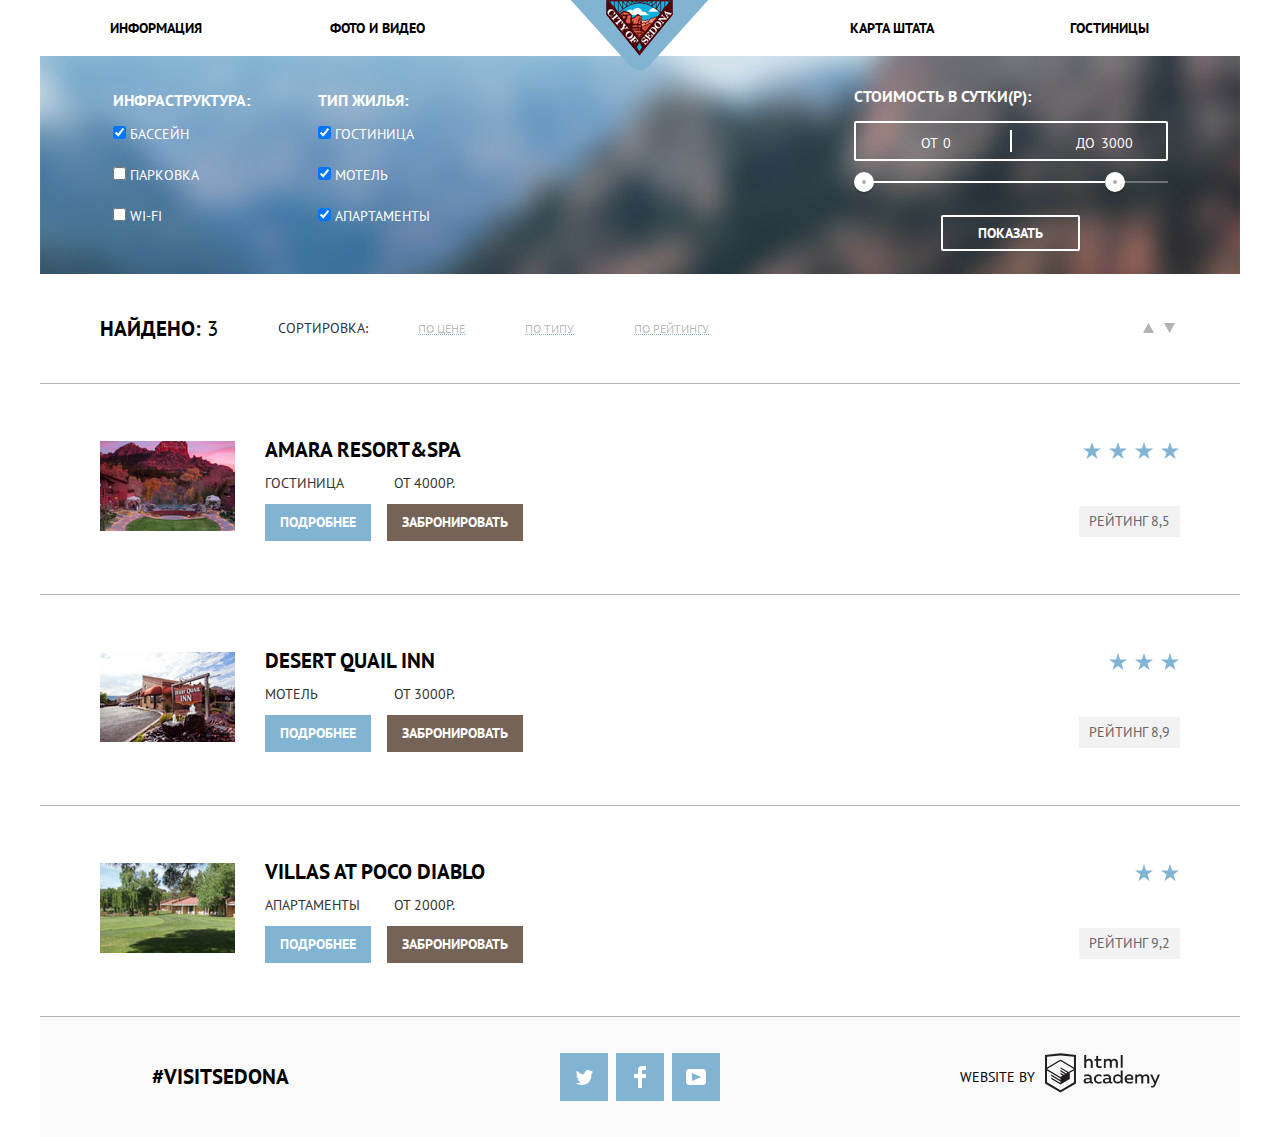
==== commit 8ee6c67b: "Исправления в сетке" ====
--- a/inner.html
+++ b/inner.html
@@ -102,10 +102,10 @@
           <li class="sorting-item"><a href="#">По цене</a></li>
           <li class="sorting-item"><a href="#">По типу</a></li>
           <li class="sorting-item"><a href="#">По рейтингу</a></li>
-          <li class="sorting-item"><div class="row"><a href="#"><span class="visually-hidden">По возрастанию</span>
-            <svg class="sorting-icon" xmlns="http://www.w3.org/2000/svg" width="11" height="10" viewBox="0 0 11 10"><path d="M5.5 0L0 10h11z"/></svg></a></div></li>
-          <li class="sorting-item"><div class="row"><a href="#"><span class="visually-hidden">По убыванию</span>
-            <svg class="sorting-icon" xmlns="http://www.w3.org/2000/svg" width="11" height="10" viewBox="0 0 11 10"><path d="M5.5 10L0 0h11"/></svg></a></div></li>
+          <li class="sorting-item"><a href="#"><span class="visually-hidden">По возрастанию</span>
+            <svg class="sorting-icon" xmlns="http://www.w3.org/2000/svg" width="11" height="10" viewBox="0 0 11 10"><path d="M5.5 0L0 10h11z"/></svg></a></li>
+          <li class="sorting-item"><a href="#"><span class="visually-hidden">По убыванию</span>
+            <svg class="sorting-icon" xmlns="http://www.w3.org/2000/svg" width="11" height="10" viewBox="0 0 11 10"><path d="M5.5 10L0 0h11"/></svg></a></li>
         </ul>
       </section>
       <section class="results">
@@ -176,12 +176,12 @@
       <strong class="footer-visit">#VISITSEDONA</strong>
       <div class="footer-social">
         <ul class="social-list">
-          <li><div class="row"><a class="button social-button" href="#"><span class="visually-hidden">Твиттер</span>
-            <svg class="social-icon" xmlns="http://www.w3.org/2000/svg" xmlns:xlink="http://www.w3.org/1999/xlink" width="17" height="15" viewBox="0 0 17 15"><path d="M10.95.144c1.685-.496 2.984.27 3.577 1.179.673-.231 1.331-.481 2.011-.708a2.345 2.345 0 0 1-.857 1.768c.685.17 1.304-.491 1.304-.491-.169 1-1.006 1.788-1.563 2.024-.231 6.75-3.175 11.217-10.077 11.082h-.446c-.41 0-4.164-.46-4.898-1.887 2.271.196 3.893-.422 4.693-1.177-.96-.3-2.679-.477-2.979-2.95.349.106.564.228 1.19.119C1.705 8.247.374 7.53.448 5.33c.285.328 1.067.536 1.34.472C1.085 5.561-.182 2.442.894.85c1.818 1.854 3.735 3.606 7.152 3.773C8.254 2.33 9.183.793 10.95.144z"/></svg></a></div></li>
-          <li><div class="row"><a class="button social-button" href="#"><span class="visually-hidden">Фейсбук</span>
-            <svg class="social-icon" xmlns="http://www.w3.org/2000/svg" width="12" height="22" viewBox="0 0 12 22"><path d="M12 4V0H8a4 4 0 0 0-4 4v4H0v4h4v10h4V12h4V8H8V4h4z"/></svg></a></div></li>
-          <li><div class="row"><a class="button social-button" href="#"><span class="visually-hidden">Ютуб</span>
-            <svg class="social-icon" xmlns="http://www.w3.org/2000/svg" xmlns:xlink="http://www.w3.org/1999/xlink" width="20" height="16" viewBox="0 0 20 16"><path d="M17 0H3C1.35 0 0 1.35 0 3v10c0 1.65 1.35 3 3 3h14c1.65 0 3-1.35 3-3V3c0-1.65-1.35-3-3-3zM6.027 11.998V4.002L15.014 8l-8.987 3.998z"/></svg></a></div></li>
+          <li><a class="button social-button" href="#"><span class="visually-hidden">Твиттер</span>
+            <svg class="social-icon" xmlns="http://www.w3.org/2000/svg" xmlns:xlink="http://www.w3.org/1999/xlink" width="17" height="15" viewBox="0 0 17 15"><path d="M10.95.144c1.685-.496 2.984.27 3.577 1.179.673-.231 1.331-.481 2.011-.708a2.345 2.345 0 0 1-.857 1.768c.685.17 1.304-.491 1.304-.491-.169 1-1.006 1.788-1.563 2.024-.231 6.75-3.175 11.217-10.077 11.082h-.446c-.41 0-4.164-.46-4.898-1.887 2.271.196 3.893-.422 4.693-1.177-.96-.3-2.679-.477-2.979-2.95.349.106.564.228 1.19.119C1.705 8.247.374 7.53.448 5.33c.285.328 1.067.536 1.34.472C1.085 5.561-.182 2.442.894.85c1.818 1.854 3.735 3.606 7.152 3.773C8.254 2.33 9.183.793 10.95.144z"/></svg></a></li>
+          <li><a class="button social-button" href="#"><span class="visually-hidden">Фейсбук</span>
+            <svg class="social-icon" xmlns="http://www.w3.org/2000/svg" width="12" height="22" viewBox="0 0 12 22"><path d="M12 4V0H8a4 4 0 0 0-4 4v4H0v4h4v10h4V12h4V8H8V4h4z"/></svg></a></li>
+          <li><a class="button social-button" href="#"><span class="visually-hidden">Ютуб</span>
+            <svg class="social-icon" xmlns="http://www.w3.org/2000/svg" xmlns:xlink="http://www.w3.org/1999/xlink" width="20" height="16" viewBox="0 0 20 16"><path d="M17 0H3C1.35 0 0 1.35 0 3v10c0 1.65 1.35 3 3 3h14c1.65 0 3-1.35 3-3V3c0-1.65-1.35-3-3-3zM6.027 11.998V4.002L15.014 8l-8.987 3.998z"/></svg></a></li>
         </ul>
       </div>
       <div class="footer-copyright">
--- a/css/style.css
+++ b/css/style.css
@@ -14,28 +14,23 @@
 a {
     text-decoration: none;
   }
-  img {
+img {
     max-width: 100%;
     height: auto;
   }
-.main-header {
-    height: 56px;
-  }
 .main-navigation {
     line-height: 26px;
     font-weight: bold;
     color: #000000;
-    height: 56px;
     background-color: #ffffff;
     display: flex;
     position: relative;
   }
 .container {
-  padding: 0;
-  margin:0 auto;
-  max-width:1200px;
-  padding:0 40px;
-}
+    margin:0 auto;
+    max-width:1200px;
+    padding:0 40px;
+  }
 .main-header-logo {
     width: 138px;
     height: 70px;
@@ -46,7 +41,6 @@
   }
 .site-navigation {
     margin:0 auto;
-    min-height: 56px;
     width: 1200px;
     list-style: none;
     padding: 0 10px;
@@ -54,8 +48,8 @@
     justify-content: space-between;
   }
 .site-navigation-item {
-    max-width: 239px;
-    padding:16px 60px;
+    min-width: 100px;
+    padding:15px 60px;
   }
 .site-navigation-item:nth-child(2) {
     margin-right:auto; 
@@ -114,12 +108,11 @@
     padding: 0;
   }
 .features-list {
-  display: flex;
-  flex-direction: column;
-  max-width: 1200px;
-}
+    display: flex;
+    flex-direction: column;
+    max-width: 1200px;
+  }
 .feature-item-wrapper {
-    min-height:;
     max-width: 1200px;
     padding: 0;
     display: flex;
@@ -130,6 +123,7 @@
     padding:20px 40px;
     background-color: #81b3d2;
     margin: 0;
+    min-width: 295px;
   }
 .feature-item-wrapper .img-wrap {
     height:225px ;
@@ -186,7 +180,7 @@
     background-repeat: no-repeat;
     background-position: 0 0;
   }
-  .guideline-item-souvenirs::before {
+.guideline-item-souvenirs::before {
     content: "";
     position: absolute;
     top:60px;
@@ -225,8 +219,12 @@
     padding: 0;
   }
 .feature-item-small {   
-    padding: 40px 60px;
-}
+    padding: 40px;
+    min-width: 240px;
+  }
+.feature-item-small:nth-child(2) {   
+    min-width: 270px;
+  }
 .search {
     text-align: center;
     min-height: 291px;
@@ -245,8 +243,8 @@
     color: #000000;
   }
 .button {
-  display: inline-block;
-  padding: 10px 30px;
+    display: inline-block;
+    padding: 10px 30px;
     font: inherit;
     text-align: center;
     font-weight: bold;
@@ -283,7 +281,6 @@
     background-color: #503e33;
     color:rgba(255, 255, 255, 0.3);
   }
-
 .search-option {
     color: #000000;
     line-height: 26px;
@@ -293,86 +290,121 @@
     font: inherit;
     color: #000000;
     transition: all 0.10s linear;
-
+    outline: none;
     background-color: #f2f2f2;
+    height: 40px;
   }
 .search-option input:hover {
     background-color: #ebebeb;
   }
 .search-option input:focus {
     background-color: #ffffff;
-    border: 5px solid #ebebeb;
+    border: 2px solid #ebebeb;
   }
 .search-button-submit {
-  width: 100%;
+    width: 100%;
     line-height: 26px;
     font-size: 21px;
   }
 .map {
-  position: relative;
-  max-width: 1200px;
-  overflow: hidden;
-}
+    position: relative;
+    max-width: 1200px;
+    overflow: hidden;
+  }
 .modal-search {
-  position: absolute;
-  top:0;
-  left:50%;
-  margin-left: -288px;
-  background-color: white;
-  height: 400px;
-  max-width: 576px;
-  display: flex;
-  
-}
+    position: absolute;
+    top:0;
+    left:50%;
+    margin-left: -288px;
+    background-color: white;
+    max-width: 576px;
+    display: flex;
+  }
 .hotel-search {
-  display: flex;
-  flex-wrap: wrap;
-  justify-content: space-between;
-  padding: 55px;
-}
+    display: flex;
+    flex-wrap: wrap;
+    justify-content: space-between;
+    padding: 55px;
+  }
 .search-option-large {
-  width: 460px;
-  max-height: 40px;
-  margin:0;
-  margin-bottom: 25px;
-}
+    width: 460px;
+    max-height: 40px;
+    margin:0;
+    margin-bottom: 25px;
+    display: flex;
+    justify-content: space-between;
+  }
 .search-option-small {
-  width: 230px;
-  max-height: 40px;
-  margin:0;
-  margin-bottom: 25px;
-}
+    min-width: 182px;
+    max-height: 40px;
+    margin:0;
+    margin-bottom: 25px;
+  }
 .search-option label {
-  display: block;
-  position: relative;
-}
+    width: 100%;
+    display: flex;
+    justify-content: space-between;
+    align-items: center;
+    position: relative;
+  }
 .search-option-large input {
-  box-sizing: border-box;
-  width: 346px;
-  padding:10px;
-  margin-left: 10px;
-  
+    box-sizing: border-box;
+    width: 346px;
+    padding:10px;
+    margin-left: 10px;
+  }
+  .search-option-small input {
+    width: 115px;
+    box-sizing: border-box;
+    padding:10px 45px;
+    margin-left: 30px;
+  } 
+.search-option-large svg {
+    position: absolute;
+    right: 20px;
+    top: 10px;
+    background-color: #f2f2f2;
+  }
+.search-option input:hover svg {
+    background-color: #ebebeb;
+  }
+.search-option input:focus svg {
+    background-color: #ffffff;
 }
 .search-option-large svg path {
-    position: absolute;
-    left: 10px;
-    top: 10px;
-    fill: #ebebeb;
-    transition: all 0.10s linear;
-  }
-.search-option-large svg:hover path,
-.search-option-large svg:focus path {
+    fill: #a9a9a9;
+    transition: all 0.10s linear;
+  }
+.search-option-large input:hover ~ svg path,
+.search-option-large input:focus ~ svg path {
     fill: #000000;
 }
-.search-option-large svg:active path {
-  fill:#81b3d2;
-}
-.search-option-small input {
-  box-sizing: border-box;
-  width: 114px;
-  padding:10px;
-  margin-left: 10px;
-}
+.search-option-large input:active ~ svg path {
+    fill:#81b3d2;
+  }
+.search-option-small svg {
+    position: absolute;
+    
+    background-color: transparent;
+  }
+  .search-option-small svg {
+    stroke:#a9a9a9;
+  }
+.search-option-small .minus {
+    top:14px;
+    right:90px ;
+  }
+.search-option-small .plus {
+    top:14px;
+    right:15px;
+  }
+  .search-option-small input:hover ~ svg,
+  .search-option-small input:focus ~ svg {
+      stroke: #000000;
+  }
+  .search-option-small input:active ~ svg {
+      stroke:#81b3d2;
+    }
 .main-footer {
     color: #000000;
     line-height: 26px;
@@ -392,12 +424,12 @@
 .footer-visit {
     display: block;
     margin: 0;
+    width: 200px;
   }
 .footer-social {
     text-align: center;
     margin: 0;
-    display: flex;
-    justify-content: space-between;
+    width: 160px;
   }
 .footer-copyright {
     margin: 0;
@@ -423,11 +455,7 @@
     clip: rect(0 0 0 0);
     overflow: hidden;
   }
-.row {
-    display: flex;
-  }
-.social-button {
-    margin-left: 6px;
+.social-button {  
     display: flex;
     align-items: center;
     justify-content: center;
@@ -447,7 +475,7 @@
     list-style: none;
     display: flex;
     justify-content: space-between;
-    margin: 0 auto;
+    margin: 0;
     padding: 0;
   }
 .logo-htmlacademy {
@@ -480,12 +508,11 @@
 .filters fieldset {
     border: none;
     min-width: 180px;
-    max-height:175px;
-  }
-  .filters fieldset:nth-child(2) {
+  }
+.filters fieldset:nth-child(2) {
     margin-right: auto;
   }
-  .filters fieldset:nth-child(3) {
+.filters fieldset:nth-child(3) {
     align-self: flex-start;
   }
 .filters legend {
@@ -503,26 +530,24 @@
   }
 .filter-option {
   margin-bottom: 20px;
-}
+  }
 .filter-range {
     background-color:transparent;
     font-weight: normal;
   }
 .price-controls {
-  position: relative;
-
+    position: relative;
     height: 36px;
     margin-bottom: 20px;
     font-size: 0;
-
     border: 2px solid #ffffff;
     border-radius: 2px;
   }
-  .price-controls::after {
+.price-controls::after {
     content: "";
     position: absolute;
     top: 50%;
-  left: 50%;
+    left: 50%;
 
     width: 2px;
     height: 22px;
@@ -541,58 +566,58 @@
   }
 .price-controls .min-price,
 .price-controls .max-price {
-  width: 90px;
-  padding-left: 65px;
-}
+    width: 90px;
+    padding-left: 65px;
+  }
 .price-controls input {
-  width: 50px;
-  margin: 0;
-
-  color: inherit;
-  font: inherit;
-
-  background: none;
-  border: none;
-}
+    width: 50px;
+    margin: 0;
+
+    color: inherit;
+    font: inherit;
+
+    background: none;
+    border: none;
+  }
 .range-controls {
-  position: relative;
-
-  margin-bottom: 32px;
-}
+    position: relative;
+
+    margin-bottom: 32px;
+  }
 .range-controls .scale {
-  height: 2px;
-
-  background: rgba(255, 255, 255, 0.3);
-}
+    height: 2px;
+
+    background: rgba(255, 255, 255, 0.3);
+  }
 .range-controls .bar {
-  width: 80%;
-  height: 2px;
-
-  background: #ffffff;
-}
+    width: 80%;
+    height: 2px;
+
+    background: #ffffff;
+  }
 .range-toggle {
-  position: absolute;
-  top: -9px;
-
-  width: 4px;
-  height: 4px;
-
-  background: #ababab;
-  border: 8px solid #ffffff;
-  border-radius: 50%;
-  box-shadow: 0 2px 1px 0 rgba(0, 1, 1, 0.2);
-  cursor: pointer;
-}
+    position: absolute;
+    top: -9px;
+
+    width: 4px;
+    height: 4px;
+
+    background: #ababab;
+    border: 8px solid #ffffff;
+    border-radius: 50%;
+    box-shadow: 0 2px 1px 0 rgba(0, 1, 1, 0.2);
+    cursor: pointer;
+  }
 .range-toggle:hover {
-  background: #1c4f80;
-}
+    background: #1c4f80;
+  }
 
 .range-toggle-min {
-  left: 0;
-}
+    left: 0;
+  }
 .range-toggle-max {
-  left: 80%;
-}
+    left: 80%;
+  }
 .filter-input {
     font: inherit;
     color: #ffffff;
@@ -625,16 +650,16 @@
 .sorting {
     display: flex;
     max-width: 1200px;
-    height:88px;
     justify-content: space-around;
     align-items: center;
     padding: 0 60px;
     border-bottom: 1px solid rgba(0, 0, 0, 0.3);
   }
 .sort {
-  margin-right: auto;
-  padding:20px 30px ;
-}
+    margin-right: auto;
+    padding:20px 30px ;
+    min-width: 80px;
+  }
 .sorting-results {
     line-height: 26px;
     font-size: 21px;
@@ -654,20 +679,20 @@
     padding: 20px 30px;
 }
 .sorting-item:nth-child(3) {
-  margin-right: auto;
+    margin-right: auto;
 }
 .sorting-item:nth-child(4),
 .sorting-item:nth-child(5) {
-  padding: 30px 5px;
+    padding: 30px 5px;
 }
 .sorting-icon {
-  fill: rgba(0, 0, 0, 0.3);
-  transition: all 0.10s linear;
-}
+    fill: rgba(0, 0, 0, 0.3);
+    transition: all 0.10s linear;
+  }
 .sorting-icon:hover,
 .social-icon:focus {
-  fill: #000000;
-}
+    fill: #000000;
+  }
 .social-icon:active,
 .social-icon-current {
   fill: #81b3d2;
@@ -739,6 +764,7 @@
 height: 95px;
 justify-content: space-between;
 align-items: flex-end;
+min-width: 115px;
 }
 .rate {
   padding:5px 10px;
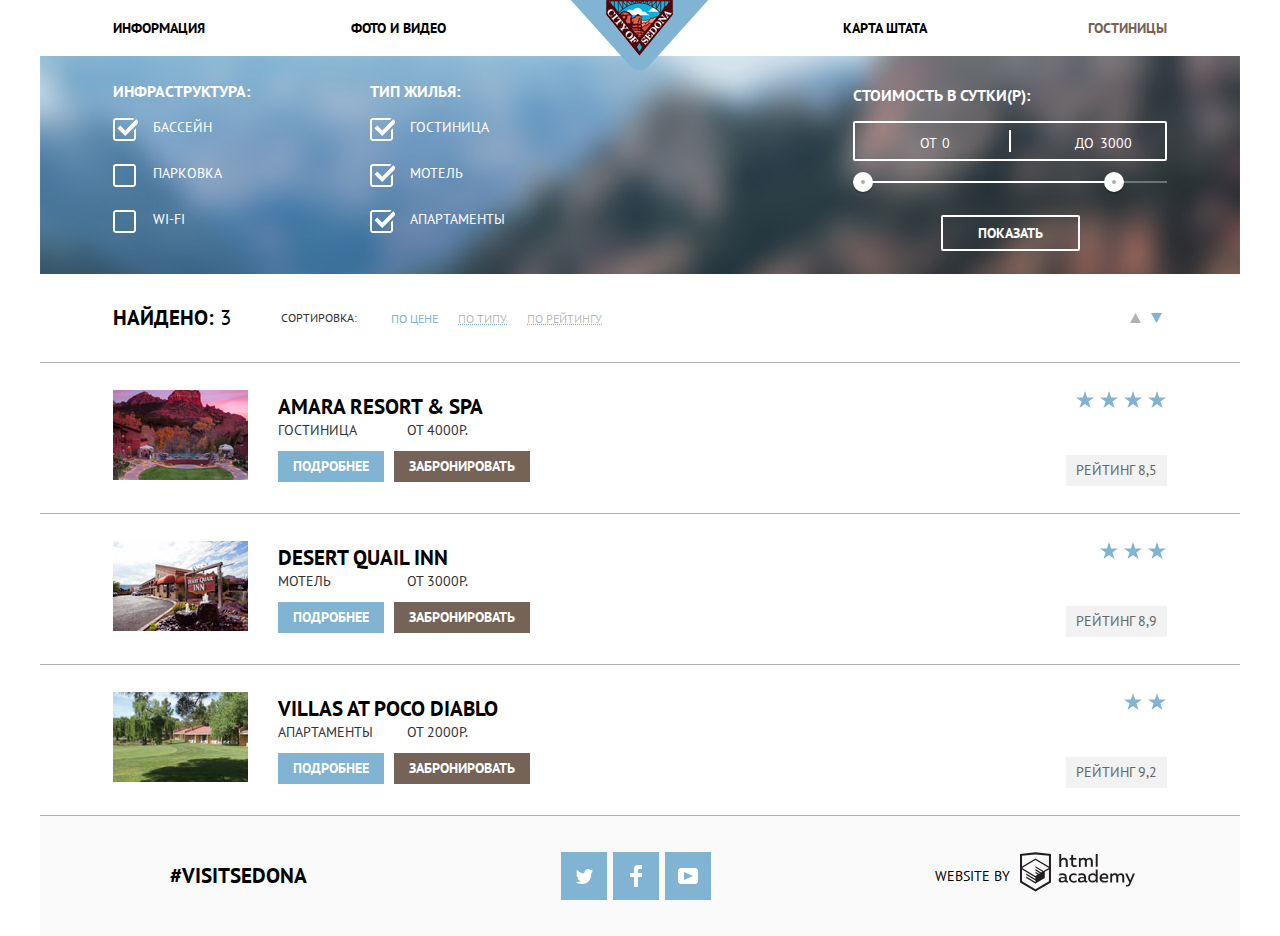
==== commit 3cae4da6: "Добавление декоративных элементов" ====
--- a/inner.html
+++ b/inner.html
@@ -17,7 +17,7 @@
           <li class="site-navigation-item"><a href="#">Информация</a></li>
           <li class="site-navigation-item"><a href="#">Фото и видео</a></li>
           <li class="site-navigation-item"><a href="#">Карта штата</a></li>
-          <li class="site-navigation-item"><a href="inner.html">Гостиницы</a></li>
+          <li class="site-navigation-item site-navigation-item-current"><a href="inner.html">Гостиницы</a></li>
         </ul>
       </nav>
     </header>
@@ -31,20 +31,23 @@
               <legend class="filter-name">Инфраструктура:</legend>
               <ul>
                 <li class="filter-option">
-                  <label>
-                    <input class="filter-input filter-input-checkbox" type="checkbox" name="infrastructure" value="swimmingpool" checked>
+                  <label class="checkbox-label">
+                    <input class="visually-hidden" type="checkbox" name="infrastructure" value="swimmingpool" checked>
+                    <span class="checkbox-indicator"></span>
                     Бассейн
                   </label>
                 </li>
                 <li class="filter-option">
-                  <label>
-                    <input class="filter-input filter-input-checkbox" type="checkbox" name="infrastructure" value="parking">
+                  <label class="checkbox-label">
+                    <input class="visually-hidden" type="checkbox" name="infrastructure" value="parking">
+                    <span class="checkbox-indicator"></span>
                     Парковка
                   </label>
                 </li>
                 <li class="filter-option">
-                  <label>
-                    <input class="filter-input filter-input-checkbox" type="checkbox" name="infrastructure" value="Wi-Fi">
+                  <label class="checkbox-label">
+                    <input class="visually-hidden" type="checkbox" name="infrastructure" value="Wi-Fi">
+                    <span class="checkbox-indicator"></span>
                     Wi-Fi
                   </label>
                 </li>
@@ -54,20 +57,23 @@
               <legend class="filter-name">Тип жилья:</legend>
               <ul>
                 <li class="filter-option">
-                  <label>
-                    <input class="filter-input filter-input-checkbox" type="checkbox" name="housing" value="hotel" checked>
+                  <label class="checkbox-label">
+                    <input class="visually-hidden" type="checkbox" name="housing" value="hotel" checked>
+                    <span class="checkbox-indicator"></span>
                     Гостиница
                   </label>
                 </li>
                 <li class="filter-option">
-                  <label>
-                    <input class="filter-input filter-input-checkbox" type="checkbox" name="housing" value="motel" checked>
+                  <label class="checkbox-label">
+                    <input class="visually-hidden" type="checkbox" name="housing" value="motel" checked>
+                    <span class="checkbox-indicator"></span>
                     Мотель
                   </label>
                 </li>
                 <li class="filter-option">
-                  <label>
-                    <input class="filter-input filter-input-checkbox" type="checkbox" name="housing" value="apartments" checked>
+                  <label class="checkbox-label">
+                    <input class="visually-hidden" type="checkbox" name="housing" value="apartments" checked>
+                    <span class="checkbox-indicator"></span>
                     Апартаменты
                   </label>
                 </li>
@@ -99,13 +105,13 @@
         </p>
         <p class="sort">Сортировка:</p>
         <ul class="sorting-list">
-          <li class="sorting-item"><a href="#">По цене</a></li>
+          <li class="sorting-item sorting-item-current"><a href="#">По цене</a></li>
           <li class="sorting-item"><a href="#">По типу</a></li>
           <li class="sorting-item"><a href="#">По рейтингу</a></li>
           <li class="sorting-item"><a href="#"><span class="visually-hidden">По возрастанию</span>
             <svg class="sorting-icon" xmlns="http://www.w3.org/2000/svg" width="11" height="10" viewBox="0 0 11 10"><path d="M5.5 0L0 10h11z"/></svg></a></li>
           <li class="sorting-item"><a href="#"><span class="visually-hidden">По убыванию</span>
-            <svg class="sorting-icon" xmlns="http://www.w3.org/2000/svg" width="11" height="10" viewBox="0 0 11 10"><path d="M5.5 10L0 0h11"/></svg></a></li>
+            <svg class="sorting-icon sorting-icon-current" xmlns="http://www.w3.org/2000/svg" width="11" height="10" viewBox="0 0 11 10"><path d="M5.5 10L0 0h11"/></svg></a></li>
         </ul>
       </section>
       <section class="results">
@@ -115,7 +121,7 @@
             <div class="img-wrap">
               <a href="#"><img src="img/amara.jpg" width="135" height="90" alt="Amara Resort&Spa"></a></div>
             <div class="result-wrap">
-              <a href="#"><h3>Amara Resort&Spa</h3></a>
+              <a href="#"><h3>Amara Resort & Spa</h3></a>
               <p>Гостиница <span>от 4000р.</span></p>
               
               <div class="button-wrapper"><a class="button button-more" href="#">Подробнее</a>
--- a/css/style.css
+++ b/css/style.css
@@ -43,17 +43,29 @@
     margin:0 auto;
     width: 1200px;
     list-style: none;
-    padding: 0 10px;
-    display: flex;
-    justify-content: space-between;
+    display: flex;
+    justify-content: space-between;
+    padding: 0;
   }
 .site-navigation-item {
-    min-width: 100px;
-    padding:15px 60px;
+    min-width: 73px;
+    max-width: 239px;
+    padding:15px 73px;
   }
 .site-navigation-item:nth-child(2) {
     margin-right:auto; 
   }
+  .site-navigation-item:nth-child(3) {
+    margin-right:15px; 
+  }
+.site-navigation-item:nth-child(1)
+.site-navigation-item:nth-child(2) {
+  text-align: start;
+}
+.site-navigation-item:nth-child(3)
+.site-navigation-item:nth-child(4) {
+  text-align: end;
+}
 .site-navigation a {
     color: #000000;
     text-align: center;
@@ -66,7 +78,7 @@
 .site-navigation a:active {
     color: rgba(0, 0, 0, 0.3);
   }
-.site-navigation-current a {
+.site-navigation-item-current a {
     color: #766357;
   }
 .city-view {
@@ -80,7 +92,8 @@
   }
 .city-view img {
     margin: auto;
-    margin-top: 60px;   
+    margin-top: 80px;   
+    padding: 40px;  
   }
 .description {
     background-color:transparent;
@@ -92,14 +105,20 @@
     min-height: 275px;
     display: flex;  
   }  
-.description-wrap {
-    margin: auto;
-    width: 575px;
-  }
+.caption-container {
+    margin: auto; 
+    width: 540px;
+    padding: 30px;
+  }
+.description .caption-container {
+  margin-top: 70px;
+}
 .description b {
     font-size: 21px;
     font-weight: bold;
     color: #000000;
+    margin: 25px 0;
+    display: block;
   }
 .features-list,
 .guideline-list {
@@ -116,17 +135,19 @@
     max-width: 1200px;
     padding: 0;
     display: flex;
+    align-items: center;
   }
 .feature-item.feature-item-large {
     text-align: center;
     color: #ffffff;
-    padding:20px 40px;
+    padding:30px 40px;
     background-color: #81b3d2;
     margin: 0;
-    min-width: 295px;
+    width: 320px;
+    min-height: 196px;
   }
 .feature-item-wrapper .img-wrap {
-    height:225px ;
+    height:256px ;
     width: 800px;
     overflow: hidden;
   }
@@ -141,21 +162,21 @@
     justify-content: space-between;
     background-color: white;
     margin:0;
-    align-items: center;
+    align-items: baseline;
     width:100%;
   }
 .guideline-item {
     text-align: center;
-    width: 33.33%;
+    width: 33.3333%;
     min-height: 120px;
-    padding: 40px;
-    padding-top: 100px;
+    padding: 50px;
+    padding-top: 135px;
     position: relative;
   }
 .guideline-item-housing::before {
     content: "";
     position: absolute;
-    top:60px;
+    top:95px;
     left:50%;
     margin: -37px;
     width: 75px;
@@ -169,7 +190,7 @@
   .guideline-item-food::before {
     content: "";
     position: absolute;
-    top:60px;
+    top:95px;
     left:50%;
     margin: -37px;
     width: 75px;
@@ -183,7 +204,7 @@
 .guideline-item-souvenirs::before {
     content: "";
     position: absolute;
-    top:60px;
+    top:95px;
     left:50%;
     margin: -37px;
     width: 75px;
@@ -208,10 +229,11 @@
     font-size: 21px;
     font-weight: bold;
     color: #000000;
+    text-align: center;
   }
 .features-list-small {
     width: 100%;
-    min-height: 260px;
+    min-height: 256px;
     display: flex;
     justify-content: space-between;
     background-color: #eeeeee;
@@ -219,28 +241,23 @@
     padding: 0;
   }
 .feature-item-small {   
-    padding: 40px;
-    min-width: 240px;
-  }
-.feature-item-small:nth-child(2) {   
-    min-width: 270px;
+    padding: 30px 80px;
+    width: 33.3333%;
   }
 .search {
     text-align: center;
-    min-height: 291px;
+    min-height: 290px;
     display: flex;
     flex-direction: column;
     justify-content: center;
     align-items: center;
-  }
-.search-wrap {
-    max-width: 500px;
-    padding: 52px;
   }
 .search b {
     font-size: 30px;
     font-weight: bold;
     color: #000000;
+    margin: 30px 0;
+    display: block;
   }
 .button {
     display: inline-block;
@@ -269,7 +286,7 @@
     line-height: 26px;
     transition: all 0.10s linear;
     max-width: 576px;
-    padding: 30px 140px;
+    padding: 30px 143px;
 
     background-color: #766357;
   }
@@ -280,31 +297,6 @@
 .search-button:active {
     background-color: #503e33;
     color:rgba(255, 255, 255, 0.3);
-  }
-.search-option {
-    color: #000000;
-    line-height: 26px;
-    font-weight: bold; 
-  }
-.search-option input {
-    font: inherit;
-    color: #000000;
-    transition: all 0.10s linear;
-    outline: none;
-    background-color: #f2f2f2;
-    height: 40px;
-  }
-.search-option input:hover {
-    background-color: #ebebeb;
-  }
-.search-option input:focus {
-    background-color: #ffffff;
-    border: 2px solid #ebebeb;
-  }
-.search-button-submit {
-    width: 100%;
-    line-height: 26px;
-    font-size: 21px;
   }
 .map {
     position: relative;
@@ -324,52 +316,68 @@
     display: flex;
     flex-wrap: wrap;
     justify-content: space-between;
-    padding: 55px;
-  }
+    padding: 55px 60px;
+  }
+.search-option {
+    color: #000000;
+    line-height: 26px;
+    font-weight: bold; 
+    display: flex;
+    justify-content: space-between;
+    align-items: center;
+    position: relative;
+  }
+.search-input {
+    font: inherit;
+    color: #000000;
+    transition: all 0.10s linear;
+    outline: none;
+    background-color: #f2f2f2;
+    height: 40px;
+    border:2px solid #f2f2f2;
+    width: inherit;
+    flex-grow: 1;
+    text-transform: uppercase;
+  }
+.search-input:hover {
+    background-color: #ebebeb;
+    border:2px solid #ebebeb;
+  }
+.search-input:focus {
+    background-color: #ffffff;
+    border: 2px solid #ebebeb;
+  }
+.search-input:active {
+  border:2px solid #ebebeb;
+}
 .search-option-large {
     width: 460px;
+    width: 100%;
     max-height: 40px;
     margin:0;
-    margin-bottom: 25px;
-    display: flex;
-    justify-content: space-between;
+    margin-bottom: 28px;
   }
 .search-option-small {
     min-width: 182px;
     max-height: 40px;
     margin:0;
-    margin-bottom: 25px;
-  }
-.search-option label {
-    width: 100%;
-    display: flex;
-    justify-content: space-between;
-    align-items: center;
-    position: relative;
+    margin-bottom: 28px;
   }
 .search-option-large input {
     box-sizing: border-box;
     width: 346px;
     padding:10px;
-    margin-left: 10px;
+    padding-right:50px;
   }
   .search-option-small input {
     width: 115px;
     box-sizing: border-box;
-    padding:10px 45px;
-    margin-left: 30px;
+    padding:10px 50px;
   } 
 .search-option-large svg {
     position: absolute;
-    right: 20px;
+    right: 12px;
     top: 10px;
-    background-color: #f2f2f2;
-  }
-.search-option input:hover svg {
-    background-color: #ebebeb;
-  }
-.search-option input:focus svg {
-    background-color: #ffffff;
 }
 .search-option-large svg path {
     fill: #a9a9a9;
@@ -382,29 +390,83 @@
 .search-option-large input:active ~ svg path {
     fill:#81b3d2;
   }
-.search-option-small svg {
-    position: absolute;
-    
-    background-color: transparent;
-  }
-  .search-option-small svg {
-    stroke:#a9a9a9;
-  }
-.search-option-small .minus {
+  .search-row {
+    width: 100%;
+    display: flex;
+    align-items: center;
+    justify-content: space-between;
+  }
+ .label-row { 
+  display: flex;
+  justify-content: space-between;
+  align-items: center;
+  position: relative;
+ }
+.search-name {
+  margin-right: 15px;
+}
+.search-option-small:first-of-type .search-name {
+  margin-right: 40px;
+}
+.number-btn {
+  position: absolute;
+  width: 30px;
+  height: 100%;
+  top: 0;
+  border:none;
+  background-color: #f2f2f2;
+}
+.number-btn::before {
+    content: "";
+    width: 11px;
+    height: 3px;
+    position: absolute;
+    top: 50%;
+    background-color: #a9a9a9;
+    left: 10px;
+}
+.number-btn.plus::after {
+    content: ""; 
+    width: 3px;
+    height: 11px;
+    position: absolute;
+    top: 16px;
+    background-color: #a9a9a9;
+    left: 14px;
+}
+.number-btn.minus {
+  left: 0;
+}
+.number-btn.plus {
+  right: 0;
+}
+  .search-option-small input:hover ~ .number-btn::before,
+  .search-option-small input:focus ~ .number-btn::before,
+  .search-option-small input:hover ~ .number-btn::after {
+    background-color: #000000; 
+  }
+  .search-option-small input:focus ~ .number-btn::after {
+    background-color: #000000; 
     top:14px;
-    right:90px ;
-  }
-.search-option-small .plus {
-    top:14px;
-    right:15px;
-  }
-  .search-option-small input:hover ~ svg,
-  .search-option-small input:focus ~ svg {
-      stroke: #000000;
-  }
-  .search-option-small input:active ~ svg {
-      stroke:#81b3d2;
+  }
+  .search-option-small input:active ~ .number-btn::before,
+  .search-option-small input:active ~ .number-btn::after {
+    background-color:#81b3d2;
     }
+    .search-option-small input:hover ~ .number-btn {
+        background-color: #ebebeb
+    }
+    .search-option-small input:focus ~ .number-btn {
+      background-color:#ffffff;
+      border: 2px solid #ebebeb;
+      }
+.search-button-submit {
+      width: 100%;
+      line-height: 26px;
+      font-size: 21px;
+      margin-top: 20px;
+      padding: 15px;
+  }
 .main-footer {
     color: #000000;
     line-height: 26px;
@@ -418,21 +480,21 @@
   }
 .main-footer strong {
     font-size: 21px;
-    font-weight: bold;
     text-align: center;
   }
 .footer-visit {
     display: block;
     margin: 0;
-    width: 200px;
+    margin-left:50px;
   }
 .footer-social {
     text-align: center;
-    margin: 0;
-    width: 160px;
+    width: 150px;
+    margin-left: 30px;
   }
 .footer-copyright {
     margin: 0;
+    margin-right: 25px;
     display: flex;
     justify-content: space-between;
     align-items: center;
@@ -459,7 +521,7 @@
     display: flex;
     align-items: center;
     justify-content: center;
-    width: 48px;
+    width: 46px;
     height: 48px;
     padding: 0;
     transition: all 0.10s linear;
@@ -503,22 +565,23 @@
     display: flex;
     justify-content: space-between;
     align-items: center;
-    padding: 30px 60px;
+    padding: 25px 73px;
   }
 .filters fieldset {
     border: none;
-    min-width: 180px;
+    margin: 0;
+    padding: 0;
+  }
+  .filters fieldset:nth-child(1) {
+    margin-right:120px;
   }
 .filters fieldset:nth-child(2) {
     margin-right: auto;
-  }
-.filters fieldset:nth-child(3) {
-    align-self: flex-start;
   }
 .filters legend {
     font-size: 16px;
     font-weight: bold;
-    margin-bottom: 9px;
+    margin-bottom: 15px;
   }
 .filters ul {
     list-style: none;
@@ -529,7 +592,27 @@
     cursor: pointer;
   }
 .filter-option {
-  margin-bottom: 20px;
+  margin-bottom: 25px;
+  }
+.checkbox-label {
+    position: relative;
+    padding-left: 40px;
+  }
+.checkbox-label input[type="checkbox"] + .checkbox-indicator {
+    position: absolute;
+    background: url("../img/svg/checkbox-off.svg") 0 0 no-repeat;
+    width: 25px;
+    height: 25px;
+    top:0px;
+    left:0;
+  }
+.filter-option input[type="checkbox"]:checked + .checkbox-indicator {
+    position: absolute;
+    background: url("../img/svg/checkbox-on.svg") 0 0 no-repeat;
+    width: 25px;
+    height: 25px;
+    top:0px;
+    left:0;
   }
 .filter-range {
     background-color:transparent;
@@ -611,7 +694,6 @@
 .range-toggle:hover {
     background: #1c4f80;
   }
-
 .range-toggle-min {
     left: 0;
   }
@@ -652,12 +734,14 @@
     max-width: 1200px;
     justify-content: space-around;
     align-items: center;
-    padding: 0 60px;
+    padding: 10px 73px;
     border-bottom: 1px solid rgba(0, 0, 0, 0.3);
   }
 .sort {
+    font-size: 12px;
+    line-height: 18px;
     margin-right: auto;
-    padding:20px 30px ;
+    padding: 0 20px;
     min-width: 80px;
   }
 .sorting-results {
@@ -665,7 +749,7 @@
     font-size: 21px;
     color: #000000;
     min-width: 118px;
-    padding: 20px 30px;
+    padding: 0 30px;
     padding-left:0; 
   }
 .sorting-list {
@@ -676,27 +760,27 @@
     align-items: center;
   }
 .sorting-item {
-    padding: 20px 30px;
-}
+    padding: 0 10px;
+  }
 .sorting-item:nth-child(3) {
     margin-right: auto;
-}
+  }
 .sorting-item:nth-child(4),
 .sorting-item:nth-child(5) {
-    padding: 30px 5px;
+    padding: 0 5px;
 }
 .sorting-icon {
     fill: rgba(0, 0, 0, 0.3);
     transition: all 0.10s linear;
   }
 .sorting-icon:hover,
-.social-icon:focus {
+.sorting-icon:focus {
     fill: #000000;
   }
-.social-icon:active,
-.social-icon-current {
-  fill: #81b3d2;
-}
+.sorting-icon:active,
+.sorting-icon-current {
+    fill: #81b3d2;
+  }
 .sorting-item a {
     line-height: 18px;
     font-size: 12px;
@@ -728,7 +812,7 @@
     flex-direction: column;
     justify-content: space-between;
     align-items: center;
-    padding: 0 60px;
+    padding: 0 73px;
     margin: 0;
   }
 .result-item {
@@ -738,14 +822,14 @@
     justify-content: space-between;
     align-items: center;
     border-bottom: 1px solid rgba(0, 0, 0, 0.3);
-    padding: 30px 60px;
+    padding: 0 73px;
   }
 .result-item .img-wrap {
 
-}
+  }
 .result-item img {
-  display: inline-block;
-}
+    display: inline-block;
+  }
 .result-wrap {
     width: 280px;
     display:flex;
@@ -756,44 +840,44 @@
     align-items: flex-start;
   }
 .result-wrap p {
-  margin: 0;
-}
+    margin: 0;
+  }
 .rate-wrap {
-display: flex;
-flex-direction: column;
-height: 95px;
-justify-content: space-between;
-align-items: flex-end;
-min-width: 115px;
-}
+    display: flex;
+    flex-direction: column;
+    height: 95px;
+    justify-content: space-between;
+    align-items: flex-end;
+    min-width: 105px;
+  }
 .rate {
-  padding:5px 10px;
-}
+    padding:5px 10px;
+  }
 .stars {
-  display: flex;
-}
+    display: flex;
+  }
 .star {
-  content: "";
-  width: 19px;
-  height: 19px;
-  margin-left: 7px;
+    content: "";
+    width: 19px;
+    height: 19px;
+    margin-left: 5px;
   
-  background-color: white;
-  background-image: url("../img/svg/star.svg");
-  background-repeat: no-repeat;
-  background-position: 0 0;
-}
+    background-color: white;
+    background-image: url("../img/svg/star.svg");
+    background-repeat: no-repeat;
+    background-position: 0 0;
+  }
 .button-wrapper {
-  display:flex;
-  margin: 0;
-  justify-content: space-between;
-}
+    display:flex;
+    margin: 0;
+    justify-content: space-between;
+  }
 .result-item p {
-  display: flex;
-  margin-bottom: 10px;
-  width: 190px;
-  justify-content: space-between;
-}
+    display: flex;
+    margin-bottom: 10px;
+    width: 190px;
+    justify-content: space-between;
+  }
 .result-item h3 {
     font-weight: bold;
     font-size: 21px;
@@ -802,7 +886,6 @@
     transition: all 0.10s linear;
     padding: 0px;
     margin: 0;
-    margin-bottom:10px; 
   }
 .result-item h3:hover,
 .result-item h3:focus {
@@ -818,12 +901,12 @@
 .button-booking {
     background-color: #766357;
     transition: all 0.10s linear;
-    padding:8px 15px;
-    margin-left: 16px;
+    padding:5px 15px;
+    margin-left: 10px;
   }
 .button-more {
-  padding:8px 15px;
-}
+  padding:5px 15px;
+  }
 .button-booking:hover,
 .button-booking:focus {
     background-color: #604e43;
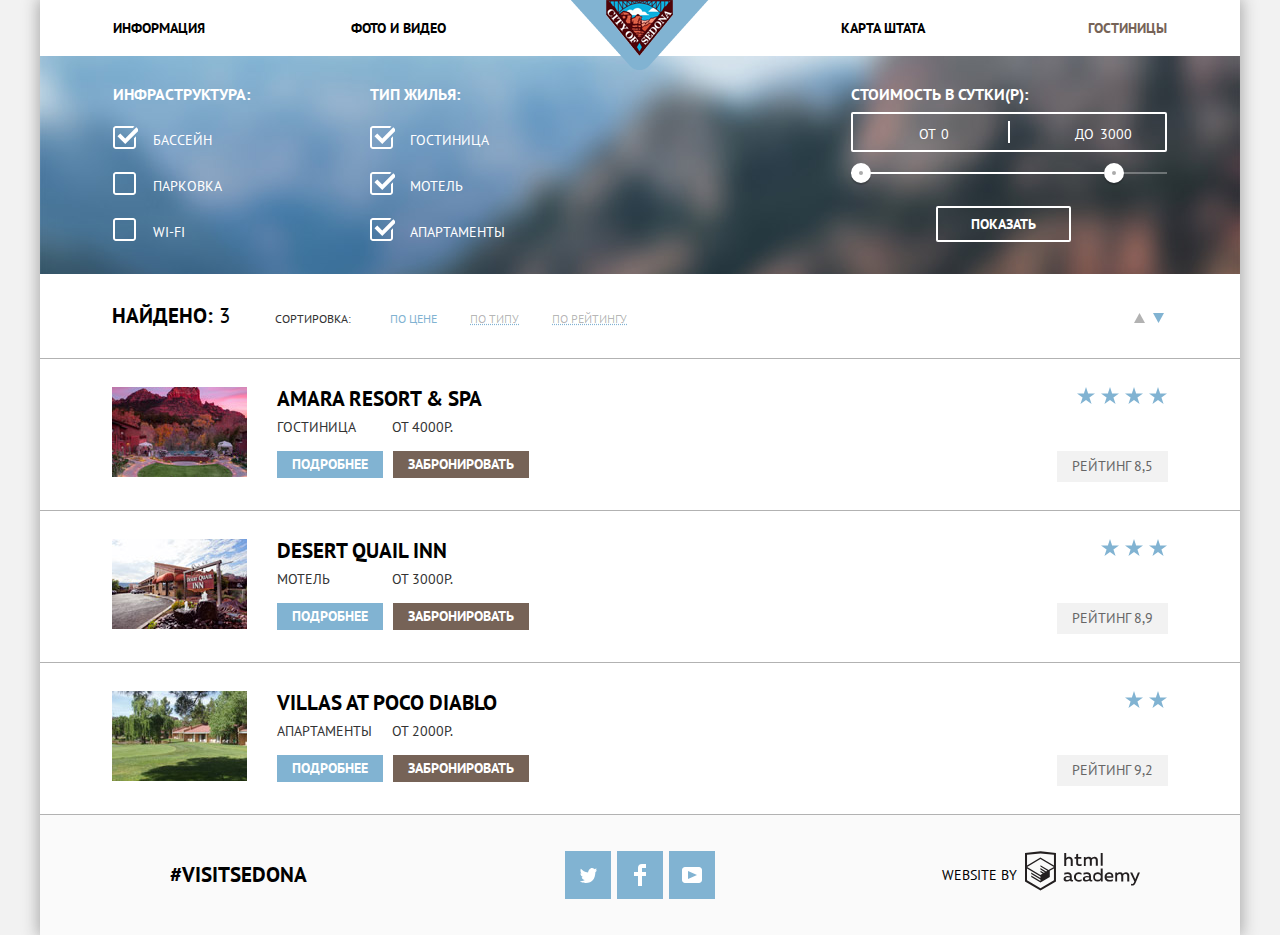
==== commit c28e0bb8: "Завершение верстки" ====
--- a/inner.html
+++ b/inner.html
@@ -7,195 +7,200 @@
     <link href="css/normalize.css" rel="stylesheet">
     <link href="css/style.css" rel="stylesheet">
   </head>
-  <body><div class="container">
-    <header class="main-header">
-      <nav class="main-navigation">
-        <a href="index.html" class="main-header-logo">
-          <img src="img/logo.png" width="138" height="70" alt="Логотип города">
-        </a>
-        <ul class="site-navigation">
-          <li class="site-navigation-item"><a href="#">Информация</a></li>
-          <li class="site-navigation-item"><a href="#">Фото и видео</a></li>
-          <li class="site-navigation-item"><a href="#">Карта штата</a></li>
-          <li class="site-navigation-item site-navigation-item-current"><a href="inner.html">Гостиницы</a></li>
-        </ul>
-      </nav>
-    </header>
-    <main class="main-page">
-      <h1 class="visually-hidden">Гостиницы</h1>
-      <section class="filters">
-        <h2 class="visually-hidden">Фильтр гостиниц</h2>
-        <form class="hotels-filter" method="get" action="https://echo.htmlacademy.ru">
-          <div class="filters-wrapper">
-            <fieldset class="filter-infrastructure">
-              <legend class="filter-name">Инфраструктура:</legend>
-              <ul>
-                <li class="filter-option">
-                  <label class="checkbox-label">
-                    <input class="visually-hidden" type="checkbox" name="infrastructure" value="swimmingpool" checked>
-                    <span class="checkbox-indicator"></span>
-                    Бассейн
-                  </label>
-                </li>
-                <li class="filter-option">
-                  <label class="checkbox-label">
-                    <input class="visually-hidden" type="checkbox" name="infrastructure" value="parking">
-                    <span class="checkbox-indicator"></span>
-                    Парковка
-                  </label>
-                </li>
-                <li class="filter-option">
-                  <label class="checkbox-label">
-                    <input class="visually-hidden" type="checkbox" name="infrastructure" value="Wi-Fi">
-                    <span class="checkbox-indicator"></span>
-                    Wi-Fi
-                  </label>
-                </li>
-              </ul>
-            </fieldset>
-            <fieldset class="filter-housing">
-              <legend class="filter-name">Тип жилья:</legend>
-              <ul>
-                <li class="filter-option">
-                  <label class="checkbox-label">
-                    <input class="visually-hidden" type="checkbox" name="housing" value="hotel" checked>
-                    <span class="checkbox-indicator"></span>
-                    Гостиница
-                  </label>
-                </li>
-                <li class="filter-option">
-                  <label class="checkbox-label">
-                    <input class="visually-hidden" type="checkbox" name="housing" value="motel" checked>
-                    <span class="checkbox-indicator"></span>
-                    Мотель
-                  </label>
-                </li>
-                <li class="filter-option">
-                  <label class="checkbox-label">
-                    <input class="visually-hidden" type="checkbox" name="housing" value="apartments" checked>
-                    <span class="checkbox-indicator"></span>
-                    Апартаменты
-                  </label>
-                </li>
-              </ul>
-            </fieldset>
-            <fieldset class="filter-range">
-              <legend class="filter-name filter-range-title">Стоимость в сутки(р):</legend>
-              <div class="price-controls">
-                <label class="min-price">от <input type="text" name="min-price" value="0"></label>
-                <label class="max-price">до <input type="text" name="max-price" value="3000"></label>
-              </div>
-              <div class="range-controls">
-                <div class="scale">
-                  <div class="bar"></div>
-                </div>  
-                <div class="range-toggle range-toggle-min"></div>
-                <div class="range-toggle range-toggle-max"></div>         
-              </div>
-              <button type="submit" class="button filter-button">Показать</button>
-            </fieldset>
-          </div>
-        </form>
-      </section>
-      <section class="sorting">
-        <h2 class="visually-hidden">Сортировка гостиниц</h2>
-        <p class="sorting-results">
-          <b>Найдено:</b>
-          <span>3</span>
-        </p>
-        <p class="sort">Сортировка:</p>
-        <ul class="sorting-list">
-          <li class="sorting-item sorting-item-current"><a href="#">По цене</a></li>
-          <li class="sorting-item"><a href="#">По типу</a></li>
-          <li class="sorting-item"><a href="#">По рейтингу</a></li>
-          <li class="sorting-item"><a href="#"><span class="visually-hidden">По возрастанию</span>
-            <svg class="sorting-icon" xmlns="http://www.w3.org/2000/svg" width="11" height="10" viewBox="0 0 11 10"><path d="M5.5 0L0 10h11z"/></svg></a></li>
-          <li class="sorting-item"><a href="#"><span class="visually-hidden">По убыванию</span>
-            <svg class="sorting-icon sorting-icon-current" xmlns="http://www.w3.org/2000/svg" width="11" height="10" viewBox="0 0 11 10"><path d="M5.5 10L0 0h11"/></svg></a></li>
-        </ul>
-      </section>
-      <section class="results">
-        <h2 class="visually-hidden">Список результатов</h2>
-        <ul class="results-list">
-          <li class="result-item">
-            <div class="img-wrap">
-              <a href="#"><img src="img/amara.jpg" width="135" height="90" alt="Amara Resort&Spa"></a></div>
-            <div class="result-wrap">
-              <a href="#"><h3>Amara Resort & Spa</h3></a>
-              <p>Гостиница <span>от 4000р.</span></p>
-              
-              <div class="button-wrapper"><a class="button button-more" href="#">Подробнее</a>
-              <a class="button button-booking" href="#">Забронировать</a></div>
+  <body>
+    <div class="container">
+      <header class="main-header">
+        <nav class="main-navigation">
+          <a href="index.html" class="main-header-logo">
+            <img src="img/logo.png" width="138" height="70" alt="Логотип города">
+          </a>
+          <ul class="site-navigation">
+            <li class="site-navigation-item"><a href="#">Информация</a></li>
+            <li class="site-navigation-item"><a href="#">Фото и видео</a></li>
+            <li class="site-navigation-item"><a href="#">Карта штата</a></li>
+            <li class="site-navigation-item site-navigation-item-current"><a href="inner.html">Гостиницы</a></li>
+          </ul>
+        </nav>
+      </header>
+      <main class="main-page">
+        <h1 class="visually-hidden">Гостиницы</h1>
+        <section class="filters">
+          <h2 class="visually-hidden">Фильтр гостиниц</h2>
+          <form class="hotels-filter" method="get" action="https://echo.htmlacademy.ru">
+            <div class="filters-wrapper">
+              <fieldset class="filter-infrastructure">
+                <legend class="filter-name">Инфраструктура:</legend>
+                <ul>
+                  <li class="filter-option">
+                    <label class="checkbox-label">
+                      <input class="visually-hidden" type="checkbox" name="infrastructure" value="swimmingpool" checked>
+                      <span class="checkbox-indicator"></span>
+                      Бассейн
+                    </label>
+                  </li>
+                  <li class="filter-option">
+                    <label class="checkbox-label">
+                      <input class="visually-hidden" type="checkbox" name="infrastructure" value="parking">
+                      <span class="checkbox-indicator"></span>
+                      Парковка
+                    </label>
+                  </li>
+                  <li class="filter-option">
+                    <label class="checkbox-label">
+                      <input class="visually-hidden" type="checkbox" name="infrastructure" value="Wi-Fi">
+                      <span class="checkbox-indicator"></span>
+                      Wi-Fi
+                    </label>
+                  </li>
+                </ul>
+              </fieldset>
+              <fieldset class="filter-housing">
+                <legend class="filter-name">Тип жилья:</legend>
+                <ul>
+                  <li class="filter-option">
+                    <label class="checkbox-label">
+                      <input class="visually-hidden" type="checkbox" name="housing" value="hotel" checked>
+                      <span class="checkbox-indicator"></span>
+                      Гостиница
+                    </label>
+                  </li>
+                  <li class="filter-option">
+                    <label class="checkbox-label">
+                      <input class="visually-hidden" type="checkbox" name="housing" value="motel" checked>
+                      <span class="checkbox-indicator"></span>
+                      Мотель
+                    </label>
+                  </li>
+                  <li class="filter-option">
+                    <label class="checkbox-label">
+                      <input class="visually-hidden" type="checkbox" name="housing" value="apartments" checked>
+                      <span class="checkbox-indicator"></span>
+                      Апартаменты
+                    </label>
+                  </li>
+                </ul>
+              </fieldset>
+              <fieldset class="filter-range">
+                <legend class="filter-name filter-range-title">Стоимость в сутки(р):</legend>
+                <div class="price-controls">
+                  <label class="min-price">от <input type="text" name="min-price" value="0"></label>
+                  <label class="max-price">до <input type="text" name="max-price" value="3000"></label>
+                </div>
+                <div class="range-controls">
+                  <div class="scale">
+                    <div class="bar"></div>
+                  </div>  
+                  <div class="range-toggle range-toggle-min" tabindex="0"></div>
+                  <div class="range-toggle range-toggle-max" tabindex="0"></div>         
+                </div>
+                <button type="submit" class="button filter-button">Показать</button>
+              </fieldset>
             </div>
-            <div class="rate-wrap">
+          </form>
+        </section>
+        <section class="sorting">
+          <h2 class="visually-hidden">Сортировка гостиниц</h2>
+          <p class="sorting-results">
+            <b>Найдено:</b>
+            <span>3</span>
+          </p>
+          <p class="sort">Сортировка:</p>
+          <ul class="sorting-list">
+            <li class="sorting-item sorting-item-current"><a href="#">По цене</a></li>
+            <li class="sorting-item"><a href="#">По типу</a></li>
+            <li class="sorting-item"><a href="#">По рейтингу</a></li>
+            <li class="sorting-item"><a href="#"><span class="visually-hidden">По возрастанию</span>
+              <svg class="sorting-icon" xmlns="http://www.w3.org/2000/svg" width="11" height="10" viewBox="0 0 11 10"><path d="M5.5 0L0 10h11z"/></svg></a></li>
+            <li class="sorting-item"><a href="#"><span class="visually-hidden">По убыванию</span>
+              <svg class="sorting-icon sorting-icon-current" xmlns="http://www.w3.org/2000/svg" width="11" height="10" viewBox="0 0 11 10"><path d="M5.5 10L0 0h11"/></svg></a></li>
+          </ul>
+        </section>
+        <section class="results">
+          <h2 class="visually-hidden">Список результатов</h2>
+          <ul class="results-list">
+            <li class="result-item">
+              <div class="img-wrap">
+                <a href="#"><img src="img/amara.jpg" width="135" height="90" alt="Amara Resort&Spa"></a></div>
+              <div class="result-wrap">
+                <a href="#"><h3>Amara Resort & Spa</h3></a>
+                <p>Гостиница <span>от 4000р.</span></p> 
+                <div class="button-wrapper">
+                  <a class="button button-more" href="#">Подробнее</a>
+                  <a class="button button-booking" href="#">Забронировать</a></div>
+              </div>
+              <div class="rate-wrap">
                 <div class="stars">
-                    <div class="star"></div>
-                    <div class="star"></div>
-                    <div class="star"></div>
-                    <div class="star"></div>
-                  </div>
-              <span class="rate">Рейтинг 8,5</span>
-            </div>
-          </li>
-          <li class="result-item">
-            <div class="img-wrap">
-              <a href="#"><img src="img/desert-quail.jpg" width="135" height="90" alt="Desert Quail Inn"></a>
-            </div>        
-            <div class="result-wrap">
-              <a href="#"><h3>Desert Quail Inn</h3></a>
-              <p>Мотель <span>от 3000р.</span></p>
-              
-              <div class="button-wrapper"><a class="button button-more" href="#">Подробнее</a>
-              <a class="button button-booking" href="#">Забронировать</a></div></div>
-            <div class="rate-wrap">
-              <div class="stars">
-                <div class="star"></div>
-                <div class="star"></div>
-                <div class="star"></div>
-              </div>
-              <span class="rate">Рейтинг 8,9</span>
-            </div>
-          </li> 
-          <li class="result-item">
-            <div class="img-wrap">
-              <a><img src="img/villas.jpg" width="135" height="90" alt="Villas At Poco Diablo"></a>
-            </div>
-            <div class="result-wrap">
-              <a href="#"><h3>Villas At Poco Diablo</h3></a>  
-              <p>Апартаменты <span>от 2000р.</span></p>
-              
-              <div class="button-wrapper"><a class="button button-more" href="#">Подробнее</a>
-              <a class="button button-booking" href="#">Забронировать</a></div></div>
-            <div class="rate-wrap">
+                  <div class="star"></div>
+                  <div class="star"></div>
+                  <div class="star"></div>
+                  <div class="star"></div>
+                </div>
+                <span class="rate">Рейтинг 8,5</span>
+              </div>
+            </li>
+            <li class="result-item">
+              <div class="img-wrap">
+                <a href="#"><img src="img/desert-quail.jpg" width="135" height="90" alt="Desert Quail Inn"></a>
+              </div>        
+              <div class="result-wrap">
+                <a href="#"><h3>Desert Quail Inn</h3></a>
+                <p>Мотель <span>от 3000р.</span></p>
+                <div class="button-wrapper">
+                  <a class="button button-more" href="#">Подробнее</a>
+                  <a class="button button-booking" href="#">Забронировать</a>
+                </div>
+              </div>
+              <div class="rate-wrap">
                 <div class="stars">
-                    
-                    <div class="star"></div>
-                    <div class="star"></div>
-                  </div>
-              <span class="rate">Рейтинг 9,2</span>
-            </div>
-          </li>
-        </ul>
-      </section>
-    </main>
-    <footer class="main-footer">
-      <strong class="footer-visit">#VISITSEDONA</strong>
-      <div class="footer-social">
-        <ul class="social-list">
-          <li><a class="button social-button" href="#"><span class="visually-hidden">Твиттер</span>
-            <svg class="social-icon" xmlns="http://www.w3.org/2000/svg" xmlns:xlink="http://www.w3.org/1999/xlink" width="17" height="15" viewBox="0 0 17 15"><path d="M10.95.144c1.685-.496 2.984.27 3.577 1.179.673-.231 1.331-.481 2.011-.708a2.345 2.345 0 0 1-.857 1.768c.685.17 1.304-.491 1.304-.491-.169 1-1.006 1.788-1.563 2.024-.231 6.75-3.175 11.217-10.077 11.082h-.446c-.41 0-4.164-.46-4.898-1.887 2.271.196 3.893-.422 4.693-1.177-.96-.3-2.679-.477-2.979-2.95.349.106.564.228 1.19.119C1.705 8.247.374 7.53.448 5.33c.285.328 1.067.536 1.34.472C1.085 5.561-.182 2.442.894.85c1.818 1.854 3.735 3.606 7.152 3.773C8.254 2.33 9.183.793 10.95.144z"/></svg></a></li>
-          <li><a class="button social-button" href="#"><span class="visually-hidden">Фейсбук</span>
-            <svg class="social-icon" xmlns="http://www.w3.org/2000/svg" width="12" height="22" viewBox="0 0 12 22"><path d="M12 4V0H8a4 4 0 0 0-4 4v4H0v4h4v10h4V12h4V8H8V4h4z"/></svg></a></li>
-          <li><a class="button social-button" href="#"><span class="visually-hidden">Ютуб</span>
-            <svg class="social-icon" xmlns="http://www.w3.org/2000/svg" xmlns:xlink="http://www.w3.org/1999/xlink" width="20" height="16" viewBox="0 0 20 16"><path d="M17 0H3C1.35 0 0 1.35 0 3v10c0 1.65 1.35 3 3 3h14c1.65 0 3-1.35 3-3V3c0-1.65-1.35-3-3-3zM6.027 11.998V4.002L15.014 8l-8.987 3.998z"/></svg></a></li>
-        </ul>
-      </div>
-      <div class="footer-copyright">
-        <span>Website by</span>
-        <a href="https://htmlacademy.ru/intensive/htmlcss">
-          <svg class="logo-htmlacademy" id="Layer_1" data-name="Layer 1" xmlns="http://www.w3.org/2000/svg"  width="115" height="40" viewBox="0 0 108.08 36.85"><title>logo-htmlacademy-small1</title><path d="M44.61,26.88a2,2,0,0,0,.55-0.1v1.33a3.25,3.25,0,0,1-1.18.21,1.67,1.67,0,0,1-1.67-1,4.84,4.84,0,0,1-3.14,1.08c-1.51,0-2.91-.83-2.91-2.55,0-2.13,2-2.79,3.71-2.79a11.08,11.08,0,0,1,2.17.25v-0.3c0-1-.76-1.77-2.19-1.77a7.42,7.42,0,0,0-3,.64v-1.7a10.21,10.21,0,0,1,3.19-.55c2.36,0,3.81,1.12,3.81,3.65v3a0.54,0.54,0,0,0,.49.59h0.17Zm-6.44-1.13A1.35,1.35,0,0,0,39.63,27h0.11a3.39,3.39,0,0,0,2.41-1V24.58a9.72,9.72,0,0,0-1.81-.21c-1,0-2.16.33-2.16,1.38h0Zm12.36-6.11a5,5,0,0,1,2.57.64V22a4.08,4.08,0,0,0-2.3-.7,2.75,2.75,0,1,0,0,5.49,5,5,0,0,0,2.43-.64v1.71a6.27,6.27,0,0,1-2.76.57A4.21,4.21,0,0,1,46,24.51q0-.21,0-0.41a4.32,4.32,0,0,1,4.18-4.46h0.38Zm12.17,7.24a2,2,0,0,0,.55-0.1v1.33a3.25,3.25,0,0,1-1.18.21,1.67,1.67,0,0,1-1.67-1,4.84,4.84,0,0,1-3.14,1.08c-1.51,0-2.91-.83-2.91-2.55,0-2.13,2-2.79,3.71-2.79a11.08,11.08,0,0,1,2.17.25v-0.3c0-1-.76-1.77-2.19-1.77a7.42,7.42,0,0,0-3,.64v-1.7a10.21,10.21,0,0,1,3.19-.55c2.36,0,3.81,1.12,3.81,3.65v3a0.54,0.54,0,0,0,.49.59h0.17Zm-6.44-1.13A1.35,1.35,0,0,0,57.73,27h0.11a3.39,3.39,0,0,0,2.41-1V24.58a9.72,9.72,0,0,0-1.81-.21c-1.06,0-2.16.33-2.16,1.38h0ZM73,16V28.2H71.35V26.88a3.88,3.88,0,0,1-3.19,1.54,4.4,4.4,0,0,1,0-8.78,3.81,3.81,0,0,1,3,1.3V16H73Zm-4.53,5.22a2.76,2.76,0,1,0,0,5.52A2.86,2.86,0,0,0,71.15,25V23A2.91,2.91,0,0,0,68.49,21.27ZM79,19.64c3.31,0,4.46,2.68,3.92,5.09H76.7c0.21,1.5,1.67,2.11,3.19,2.11a6.11,6.11,0,0,0,2.64-.59v1.6a7.14,7.14,0,0,1-3,.57C77,28.42,74.78,27,74.78,24a4.18,4.18,0,0,1,4-4.39H79Zm0.09,1.54a2.28,2.28,0,0,0-2.44,2.1v0.06H81.3A2,2,0,0,0,79.13,21.18Zm5.73,7V19.87h1.65v1a3.81,3.81,0,0,1,2.78-1.27A2.86,2.86,0,0,1,91.89,21a4.12,4.12,0,0,1,2.91-1.33A3.06,3.06,0,0,1,98,23V28.2h-1.9V23.05a1.59,1.59,0,0,0-1.42-1.75H94.42a2.8,2.8,0,0,0-2.07,1.12V28.2h-1.9V23.05A1.59,1.59,0,0,0,89,21.31H88.8a3,3,0,0,0-2.21,1.29v5.63H84.86Zm21.31-8.33h1.9l-3.91,9.46c-0.9,2.17-2.09,2.86-3.35,2.86a4.76,4.76,0,0,1-1.1-.14V30.46a2.86,2.86,0,0,0,.85.12c0.9,0,1.58-.64,2.07-1.9l0.17-.42-4-8.4h2l2.86,6.29ZM38.73,1.46V6.22a3.81,3.81,0,0,1,2.7-1.14,3.25,3.25,0,0,1,3.44,3.4v5.15H43V8.72a1.81,1.81,0,0,0-1.61-2h-0.3a2.93,2.93,0,0,0-2.32,1.39v5.52h-1.9V1.46h1.9ZM49.94,2.31v3h3V6.91h-3v3.81c0,1.1.5,1.46,1.58,1.46a4.49,4.49,0,0,0,1.69-.33v1.6A6.8,6.8,0,0,1,51,13.8a2.55,2.55,0,0,1-2.86-2.74V6.89H46.58V5.26h1.5V2.74Zm5.4,11.31V5.28H57v1A3.81,3.81,0,0,1,59.77,5a2.86,2.86,0,0,1,2.6,1.33A4.12,4.12,0,0,1,65.28,5,3.06,3.06,0,0,1,68.44,8.4v5.21h-1.9V8.46a1.59,1.59,0,0,0-1.42-1.75H64.89a2.8,2.8,0,0,0-2.07,1.12v5.78h-1.9V8.46A1.59,1.59,0,0,0,59.5,6.71H59.27A3,3,0,0,0,57.06,8v5.63H55.34ZM71.17,1.45H73V13.6H71.17V1.45ZM14.71,0H14.55L0,1.54V28.21l14.55,8.66,14.55-8.66V1.54Zm12.5,27.1L14.55,34.64,1.9,27.12V16.18l12.59,7.5V25L5.86,19.9v1.31l8.68,5.21v1.39L5.87,22.65V24l8.68,5.21,8.75-5.24V18.31L27.2,16V27.12Zm0-12.53-3.48,2-1.6,1L14.51,13v1.31L21,18.23H21l-0.14.09-1,.54-5.37-3.2V17l4.24,2.52-1,.67-3.2-1.9v1.31l2.1,1.24L14.5,22.1,2,14.65,14.51,7.11Zm0-1.32L14.49,5.76,1.91,13.25v-10L14.56,1.92,27.21,3.25v10h0Z" transform="translate(0 -0.02)"/></svg>
-        </a>
-      </div>
-    </footer></div>
+                  <div class="star"></div>
+                  <div class="star"></div>
+                  <div class="star"></div>
+                </div>
+                <span class="rate">Рейтинг 8,9</span>
+              </div>
+            </li> 
+            <li class="result-item">
+              <div class="img-wrap">
+                <a><img src="img/villas.jpg" width="135" height="90" alt="Villas At Poco Diablo"></a>
+              </div>
+              <div class="result-wrap">
+                <a href="#"><h3>Villas At Poco Diablo</h3></a>  
+                <p>Апартаменты <span>от 2000р.</span></p>
+                <div class="button-wrapper">
+                  <a class="button button-more" href="#">Подробнее</a>
+                  <a class="button button-booking" href="#">Забронировать</a>
+                </div>
+              </div>
+              <div class="rate-wrap">
+                <div class="stars">  
+                  <div class="star"></div>
+                  <div class="star"></div>
+                </div>
+                <span class="rate">Рейтинг 9,2</span>
+              </div>
+            </li>
+          </ul>
+        </section>
+      </main>
+      <footer class="main-footer">
+        <strong class="footer-visit">#VISITSEDONA</strong>
+        <div class="footer-social">
+          <ul class="social-list">
+            <li><a class="button social-button" href="#"><span class="visually-hidden">Твиттер</span>
+              <svg class="social-icon" xmlns="http://www.w3.org/2000/svg" xmlns:xlink="http://www.w3.org/1999/xlink" width="17" height="15" viewBox="0 0 17 15"><path d="M10.95.144c1.685-.496 2.984.27 3.577 1.179.673-.231 1.331-.481 2.011-.708a2.345 2.345 0 0 1-.857 1.768c.685.17 1.304-.491 1.304-.491-.169 1-1.006 1.788-1.563 2.024-.231 6.75-3.175 11.217-10.077 11.082h-.446c-.41 0-4.164-.46-4.898-1.887 2.271.196 3.893-.422 4.693-1.177-.96-.3-2.679-.477-2.979-2.95.349.106.564.228 1.19.119C1.705 8.247.374 7.53.448 5.33c.285.328 1.067.536 1.34.472C1.085 5.561-.182 2.442.894.85c1.818 1.854 3.735 3.606 7.152 3.773C8.254 2.33 9.183.793 10.95.144z"/></svg></a></li>
+            <li><a class="button social-button" href="#"><span class="visually-hidden">Фейсбук</span>
+              <svg class="social-icon" xmlns="http://www.w3.org/2000/svg" width="12" height="22" viewBox="0 0 12 22"><path d="M12 4V0H8a4 4 0 0 0-4 4v4H0v4h4v10h4V12h4V8H8V4h4z"/></svg></a></li>
+            <li><a class="button social-button" href="#"><span class="visually-hidden">Ютуб</span>
+              <svg class="social-icon" xmlns="http://www.w3.org/2000/svg" xmlns:xlink="http://www.w3.org/1999/xlink" width="20" height="16" viewBox="0 0 20 16"><path d="M17 0H3C1.35 0 0 1.35 0 3v10c0 1.65 1.35 3 3 3h14c1.65 0 3-1.35 3-3V3c0-1.65-1.35-3-3-3zM6.027 11.998V4.002L15.014 8l-8.987 3.998z"/></svg></a></li>
+          </ul>
+        </div>
+        <div class="footer-copyright">
+          <span>Website by</span>
+          <a href="https://htmlacademy.ru/intensive/htmlcss">
+            <svg class="logo-htmlacademy" id="Layer_1" data-name="Layer 1" xmlns="http://www.w3.org/2000/svg"  width="115" height="40" viewBox="0 0 108.08 36.85"><title>logo-htmlacademy-small1</title><path d="M44.61,26.88a2,2,0,0,0,.55-0.1v1.33a3.25,3.25,0,0,1-1.18.21,1.67,1.67,0,0,1-1.67-1,4.84,4.84,0,0,1-3.14,1.08c-1.51,0-2.91-.83-2.91-2.55,0-2.13,2-2.79,3.71-2.79a11.08,11.08,0,0,1,2.17.25v-0.3c0-1-.76-1.77-2.19-1.77a7.42,7.42,0,0,0-3,.64v-1.7a10.21,10.21,0,0,1,3.19-.55c2.36,0,3.81,1.12,3.81,3.65v3a0.54,0.54,0,0,0,.49.59h0.17Zm-6.44-1.13A1.35,1.35,0,0,0,39.63,27h0.11a3.39,3.39,0,0,0,2.41-1V24.58a9.72,9.72,0,0,0-1.81-.21c-1,0-2.16.33-2.16,1.38h0Zm12.36-6.11a5,5,0,0,1,2.57.64V22a4.08,4.08,0,0,0-2.3-.7,2.75,2.75,0,1,0,0,5.49,5,5,0,0,0,2.43-.64v1.71a6.27,6.27,0,0,1-2.76.57A4.21,4.21,0,0,1,46,24.51q0-.21,0-0.41a4.32,4.32,0,0,1,4.18-4.46h0.38Zm12.17,7.24a2,2,0,0,0,.55-0.1v1.33a3.25,3.25,0,0,1-1.18.21,1.67,1.67,0,0,1-1.67-1,4.84,4.84,0,0,1-3.14,1.08c-1.51,0-2.91-.83-2.91-2.55,0-2.13,2-2.79,3.71-2.79a11.08,11.08,0,0,1,2.17.25v-0.3c0-1-.76-1.77-2.19-1.77a7.42,7.42,0,0,0-3,.64v-1.7a10.21,10.21,0,0,1,3.19-.55c2.36,0,3.81,1.12,3.81,3.65v3a0.54,0.54,0,0,0,.49.59h0.17Zm-6.44-1.13A1.35,1.35,0,0,0,57.73,27h0.11a3.39,3.39,0,0,0,2.41-1V24.58a9.72,9.72,0,0,0-1.81-.21c-1.06,0-2.16.33-2.16,1.38h0ZM73,16V28.2H71.35V26.88a3.88,3.88,0,0,1-3.19,1.54,4.4,4.4,0,0,1,0-8.78,3.81,3.81,0,0,1,3,1.3V16H73Zm-4.53,5.22a2.76,2.76,0,1,0,0,5.52A2.86,2.86,0,0,0,71.15,25V23A2.91,2.91,0,0,0,68.49,21.27ZM79,19.64c3.31,0,4.46,2.68,3.92,5.09H76.7c0.21,1.5,1.67,2.11,3.19,2.11a6.11,6.11,0,0,0,2.64-.59v1.6a7.14,7.14,0,0,1-3,.57C77,28.42,74.78,27,74.78,24a4.18,4.18,0,0,1,4-4.39H79Zm0.09,1.54a2.28,2.28,0,0,0-2.44,2.1v0.06H81.3A2,2,0,0,0,79.13,21.18Zm5.73,7V19.87h1.65v1a3.81,3.81,0,0,1,2.78-1.27A2.86,2.86,0,0,1,91.89,21a4.12,4.12,0,0,1,2.91-1.33A3.06,3.06,0,0,1,98,23V28.2h-1.9V23.05a1.59,1.59,0,0,0-1.42-1.75H94.42a2.8,2.8,0,0,0-2.07,1.12V28.2h-1.9V23.05A1.59,1.59,0,0,0,89,21.31H88.8a3,3,0,0,0-2.21,1.29v5.63H84.86Zm21.31-8.33h1.9l-3.91,9.46c-0.9,2.17-2.09,2.86-3.35,2.86a4.76,4.76,0,0,1-1.1-.14V30.46a2.86,2.86,0,0,0,.85.12c0.9,0,1.58-.64,2.07-1.9l0.17-.42-4-8.4h2l2.86,6.29ZM38.73,1.46V6.22a3.81,3.81,0,0,1,2.7-1.14,3.25,3.25,0,0,1,3.44,3.4v5.15H43V8.72a1.81,1.81,0,0,0-1.61-2h-0.3a2.93,2.93,0,0,0-2.32,1.39v5.52h-1.9V1.46h1.9ZM49.94,2.31v3h3V6.91h-3v3.81c0,1.1.5,1.46,1.58,1.46a4.49,4.49,0,0,0,1.69-.33v1.6A6.8,6.8,0,0,1,51,13.8a2.55,2.55,0,0,1-2.86-2.74V6.89H46.58V5.26h1.5V2.74Zm5.4,11.31V5.28H57v1A3.81,3.81,0,0,1,59.77,5a2.86,2.86,0,0,1,2.6,1.33A4.12,4.12,0,0,1,65.28,5,3.06,3.06,0,0,1,68.44,8.4v5.21h-1.9V8.46a1.59,1.59,0,0,0-1.42-1.75H64.89a2.8,2.8,0,0,0-2.07,1.12v5.78h-1.9V8.46A1.59,1.59,0,0,0,59.5,6.71H59.27A3,3,0,0,0,57.06,8v5.63H55.34ZM71.17,1.45H73V13.6H71.17V1.45ZM14.71,0H14.55L0,1.54V28.21l14.55,8.66,14.55-8.66V1.54Zm12.5,27.1L14.55,34.64,1.9,27.12V16.18l12.59,7.5V25L5.86,19.9v1.31l8.68,5.21v1.39L5.87,22.65V24l8.68,5.21,8.75-5.24V18.31L27.2,16V27.12Zm0-12.53-3.48,2-1.6,1L14.51,13v1.31L21,18.23H21l-0.14.09-1,.54-5.37-3.2V17l4.24,2.52-1,.67-3.2-1.9v1.31l2.1,1.24L14.5,22.1,2,14.65,14.51,7.11Zm0-1.32L14.49,5.76,1.91,13.25v-10L14.56,1.92,27.21,3.25v10h0Z" transform="translate(0 -0.02)"/></svg>
+          </a>
+        </div>
+      </footer>
+    </div>
   </body>
 </html>--- a/css/style.css
+++ b/css/style.css
@@ -9,7 +9,9 @@
     color: #333333;
     text-transform: uppercase;
     
-    background-color: #ffffff;
+    background-color: #f2f2f2;
+
+    position: relative;
   }
 a {
     text-decoration: none;
@@ -18,6 +20,18 @@
     max-width: 100%;
     height: auto;
   }
+.main-header {
+max-width: 1200px;
+}
+.main-header.index-header {
+    position: absolute;
+    right: 0;
+    left: 0;
+    top: 0;
+    margin: auto;
+    box-sizing: border-box;
+    z-index: 1;
+}
 .main-navigation {
     line-height: 26px;
     font-weight: bold;
@@ -29,7 +43,8 @@
 .container {
     margin:0 auto;
     max-width:1200px;
-    padding:0 40px;
+    background-color: #ffffff;
+    box-shadow: 0 0 15px 2px #a9a9a9;
   }
 .main-header-logo {
     width: 138px;
@@ -38,6 +53,7 @@
     top: 0;
     left: 50%;
     margin-left:-69px; 
+    z-index: 1;
   }
 .site-navigation {
     margin:0 auto;
@@ -56,7 +72,7 @@
     margin-right:auto; 
   }
   .site-navigation-item:nth-child(3) {
-    margin-right:15px; 
+    margin-right:17px; 
   }
 .site-navigation-item:nth-child(1)
 .site-navigation-item:nth-child(2) {
@@ -85,39 +101,55 @@
     background-image: url("../img/index-sedona.jpg");
     background-position: top center;
     background-repeat: no-repeat;
-    max-width: 1200px;
-    min-height: 465px;
-    display: flex;
-    padding: 0;
+    width: 100%;
+    min-height: 780px;
+    display: flex;
+    padding: 0;
+    position: relative;
   }
 .city-view img {
     margin: auto;
-    margin-top: 80px;   
+    margin-top: 92px;   
     padding: 40px;  
   }
+.city-view::before {
+  content: "";
+  background-image: url("../img/frame.png");
+    background-position: 0 0;
+    background-repeat: no-repeat;
+    min-height:273px ;
+    position: absolute;
+    left: 0;
+    right: 0;
+    bottom: 0;
+}
 .description {
     background-color:transparent;
     text-align: center;
     line-height: 26px;
-    background-image: url("../img/frame.png");
-    background-position: top center;
-    background-repeat: no-repeat;
     min-height: 275px;
     display: flex;  
+    position: relative;
   }  
+.description-container {
+    margin: auto; 
+    width: 540px;
+    padding: 35px;
+    position: absolute;
+    left: 0;
+    right: 0;
+    bottom: 0;
+  }
 .caption-container {
     margin: auto; 
     width: 540px;
     padding: 30px;
-  }
-.description .caption-container {
-  margin-top: 70px;
 }
 .description b {
     font-size: 21px;
     font-weight: bold;
     color: #000000;
-    margin: 25px 0;
+    margin: 28px 0;
     display: block;
   }
 .features-list,
@@ -140,22 +172,34 @@
 .feature-item.feature-item-large {
     text-align: center;
     color: #ffffff;
-    padding:30px 40px;
+    padding:30px 50px;
     background-color: #81b3d2;
     margin: 0;
+    width: 300px;
+    min-height: 195px;
+  }
+  .feature-item.feature-item-large:nth-of-type(2) {
     width: 320px;
-    min-height: 196px;
+    padding: 30px 40px;
   }
 .feature-item-wrapper .img-wrap {
     height:256px ;
     width: 800px;
     overflow: hidden;
-  }
-.feature-item.feature-item-large h3 {
+    position: relative;
+  }
+.feature-item-large h3 {
     font-size: 21px;
     font-weight: bold;
     color: #ffffff;
-  }
+    text-align: center;
+    margin-top: 18px;
+    margin-bottom: 22px;
+  }
+.feature-item-wrapper img {
+  position: absolute;
+  top: -80px;
+}
 .guideline-list {
     display: flex;
     min-height:330px;
@@ -178,7 +222,7 @@
     position: absolute;
     top:95px;
     left:50%;
-    margin: -37px;
+    margin: -36px;
     width: 75px;
     height: 75px;
     
@@ -192,7 +236,7 @@
     position: absolute;
     top:95px;
     left:50%;
-    margin: -37px;
+    margin: -35px;
     width: 75px;
     height: 75px;
     
@@ -206,7 +250,8 @@
     position: absolute;
     top:95px;
     left:50%;
-    margin: -37px;
+    margin: -38px;
+    margin-left: -33px;
     width: 75px;
     height: 75px;
     
@@ -219,17 +264,22 @@
     font-size: 21px;
     font-weight: bold;
     color: #000000;
+    margin-bottom: 23px;
   }
 .feature-item {
     text-align: center;
-  
     background-color: #eeeeee;
   } 
-.feature-item h3 {
+.feature-item-small h3 {
     font-size: 21px;
     font-weight: bold;
     color: #000000;
     text-align: center;
+    margin-top: 18px;
+    margin-bottom: 23px;
+  }
+.feature-item p {
+  margin-top: 20px;
   }
 .features-list-small {
     width: 100%;
@@ -241,12 +291,11 @@
     padding: 0;
   }
 .feature-item-small {   
-    padding: 30px 80px;
+    padding: 30px 60px;
     width: 33.3333%;
   }
 .search {
     text-align: center;
-    min-height: 290px;
     display: flex;
     flex-direction: column;
     justify-content: center;
@@ -259,6 +308,10 @@
     margin: 30px 0;
     display: block;
   }
+.search p {
+  line-height: 24px;
+  margin-bottom: 17px;
+}
 .button {
     display: inline-block;
     padding: 10px 30px;
@@ -286,7 +339,7 @@
     line-height: 26px;
     transition: all 0.10s linear;
     max-width: 576px;
-    padding: 30px 143px;
+    padding: 30px 140px;
 
     background-color: #766357;
   }
@@ -302,21 +355,71 @@
     position: relative;
     max-width: 1200px;
     overflow: hidden;
+    height: 593px;
+  }
+  .map iframe {
+    position: relative;
+  }
+  .map p {
+    position: absolute;
+    top: 0;
+    left: 0;
+    z-index: -1;
+  
+    margin: 0;
+  }
+  @keyframes bounce {
+    0% {
+      transform: translateY(-395px);
+      opacity: 0;
+    }
+    100% {
+      transform: translateY(0);
+      opacity: 1;
+    }
+  }
+  @keyframes shake {
+    0%,
+    100% {
+      transform: translateX(0);
+    }
+  
+    10%,
+    30%,
+    50%,
+    70%,
+    90% {
+      transform: translateX(-10px);
+    }
+  
+    20%,
+    40%,
+    60%,
+    80% {
+      transform: translateX(10px);
+    }
   }
 .modal-search {
     position: absolute;
     top:0;
     left:50%;
-    margin-left: -288px;
+    margin-left: -284px;
     background-color: white;
-    max-width: 576px;
-    display: flex;
+    max-width: 568px;
+    display: none;
+  }
+.modal-show {
+    display: flex;
+    animation: bounce 0.7s;
+  }
+  .modal-error {
+    animation: shake 0.6s;
   }
 .hotel-search {
     display: flex;
     flex-wrap: wrap;
     justify-content: space-between;
-    padding: 55px 60px;
+    padding: 55px;
   }
 .search-option {
     color: #000000;
@@ -333,7 +436,7 @@
     transition: all 0.10s linear;
     outline: none;
     background-color: #f2f2f2;
-    height: 40px;
+    height: 35px;
     border:2px solid #f2f2f2;
     width: inherit;
     flex-grow: 1;
@@ -355,13 +458,13 @@
     width: 100%;
     max-height: 40px;
     margin:0;
-    margin-bottom: 28px;
+    margin-bottom: 32px;
   }
 .search-option-small {
     min-width: 182px;
     max-height: 40px;
     margin:0;
-    margin-bottom: 28px;
+    margin-bottom: 32px;
   }
 .search-option-large input {
     box-sizing: border-box;
@@ -376,8 +479,8 @@
   } 
 .search-option-large svg {
     position: absolute;
-    right: 12px;
-    top: 10px;
+    right: 10px;
+    top: 7px;
 }
 .search-option-large svg path {
     fill: #a9a9a9;
@@ -414,25 +517,28 @@
   height: 100%;
   top: 0;
   border:none;
-  background-color: #f2f2f2;
+  background-color:inherit;
 }
 .number-btn::before {
     content: "";
     width: 11px;
     height: 3px;
     position: absolute;
-    top: 50%;
+    top: 17px;
     background-color: #a9a9a9;
-    left: 10px;
+    left: 6px;
+}
+.number-btn.minus::before {
+  left: 13px;
 }
 .number-btn.plus::after {
     content: ""; 
     width: 3px;
     height: 11px;
     position: absolute;
-    top: 16px;
+    top: 13px;
     background-color: #a9a9a9;
-    left: 14px;
+    left: 10px;
 }
 .number-btn.minus {
   left: 0;
@@ -440,32 +546,22 @@
 .number-btn.plus {
   right: 0;
 }
-  .search-option-small input:hover ~ .number-btn::before,
-  .search-option-small input:focus ~ .number-btn::before,
-  .search-option-small input:hover ~ .number-btn::after {
+  .search-option-small .number-btn:hover::before,
+  .search-option-small .number-btn:focus::before,
+  .search-option-small .number-btn:hover::after,
+  .search-option-small .number-btn:focus::after {
     background-color: #000000; 
   }
-  .search-option-small input:focus ~ .number-btn::after {
-    background-color: #000000; 
-    top:14px;
-  }
-  .search-option-small input:active ~ .number-btn::before,
-  .search-option-small input:active ~ .number-btn::after {
+  .search-option-small .number-btn:active::before,
+  .search-option-small .number-btn:active::after {
     background-color:#81b3d2;
     }
-    .search-option-small input:hover ~ .number-btn {
-        background-color: #ebebeb
-    }
-    .search-option-small input:focus ~ .number-btn {
-      background-color:#ffffff;
-      border: 2px solid #ebebeb;
-      }
 .search-button-submit {
       width: 100%;
       line-height: 26px;
       font-size: 21px;
-      margin-top: 20px;
-      padding: 15px;
+      margin-top: 23px;
+      padding: 17px;
   }
 .main-footer {
     color: #000000;
@@ -478,6 +574,14 @@
     align-items: center;
     padding: 0 80px;
   }
+.main-footer.index-footer {
+  position: absolute;
+    right: 0;
+    left: 0;
+    bottom: 0;
+    margin: auto;
+    box-sizing: border-box;
+}
 .main-footer strong {
     font-size: 21px;
     text-align: center;
@@ -490,15 +594,15 @@
 .footer-social {
     text-align: center;
     width: 150px;
-    margin-left: 30px;
+    margin-left: 31px;
   }
 .footer-copyright {
     margin: 0;
-    margin-right: 25px;
+    margin-right: 20px;
     display: flex;
     justify-content: space-between;
     align-items: center;
-    width: 200px;
+    width: 198px;
   }
 .visually-hidden:not(:focus):not(:active),
 input[type="checkbox"].visually-hidden,
@@ -564,8 +668,8 @@
   .filters-wrapper {
     display: flex;
     justify-content: space-between;
-    align-items: center;
-    padding: 25px 73px;
+    align-items: flex-start;
+    padding: 28px 73px;
   }
 .filters fieldset {
     border: none;
@@ -581,8 +685,12 @@
 .filters legend {
     font-size: 16px;
     font-weight: bold;
-    margin-bottom: 15px;
-  }
+    margin-bottom: 20px;
+    margin-top: 5px; 
+  }
+.filter-range legend {
+  margin-bottom: 7px;
+}
 .filters ul {
     list-style: none;
     padding: 0;
@@ -593,6 +701,7 @@
   }
 .filter-option {
   margin-bottom: 25px;
+  margin-top: 5px;
   }
 .checkbox-label {
     position: relative;
@@ -600,18 +709,48 @@
   }
 .checkbox-label input[type="checkbox"] + .checkbox-indicator {
     position: absolute;
-    background: url("../img/svg/checkbox-off.svg") 0 0 no-repeat;
+    background-image: url("../img/svg/checkbox-off.svg");
+    background-position:  0 0;
+    background-repeat:  no-repeat;
     width: 25px;
     height: 25px;
-    top:0px;
+    top:-5px;
     left:0;
   }
-.filter-option input[type="checkbox"]:checked + .checkbox-indicator {
-    position: absolute;
-    background: url("../img/svg/checkbox-on.svg") 0 0 no-repeat;
+.checkbox-label input[type="checkbox"]:checked + .checkbox-indicator {
+    position: absolute;
+    background-image: url("../img/svg/checkbox-on.svg");
+    background-position:  0 0;
+    background-repeat:  no-repeat;
     width: 25px;
     height: 25px;
-    top:0px;
+    top:-5px;
+    left:0;
+  }
+  .checkbox-label input[type="checkbox"]:focus + .checkbox-indicator {
+    outline-color: rgb(77, 144, 254);
+    outline-offset: -2px;
+    outline-style: auto;
+    outline-width: 5px;
+  }
+  .checkbox-label input[type="checkbox"]:disabled + .checkbox-indicator {
+    position: absolute;
+    background-image: url("../img/svg/checkbox-off-disabled.svg");
+    background-position:  0 0;
+    background-repeat:  no-repeat;
+    width: 25px;
+    height: 25px;
+    top:-5px;
+    left:0;
+  }
+.checkbox-label input[type="checkbox"]:checked:disabled + .checkbox-indicator {
+    position: absolute;
+    background-image: url("../img/svg/checkbox-on-disabled.svg");
+    background-position:  0 0;
+    background-repeat:  no-repeat;
+    width: 25px;
+    height: 25px;
+    top:-5px;
     left:0;
   }
 .filter-range {
@@ -650,7 +789,7 @@
 .price-controls .min-price,
 .price-controls .max-price {
     width: 90px;
-    padding-left: 65px;
+    padding-left: 66px;
   }
 .price-controls input {
     width: 50px;
@@ -711,8 +850,8 @@
   }
 .filter-button {
     display: block;
-    margin: 0 auto;
-    padding: 6px 35px;
+    margin-left: 85px;
+    padding: 6px 33px;
   
     font-size: 14px;
     line-height: 20px;
@@ -733,15 +872,15 @@
     display: flex;
     max-width: 1200px;
     justify-content: space-around;
-    align-items: center;
-    padding: 10px 73px;
+    align-items: baseline;
+    padding: 8px 72px;
     border-bottom: 1px solid rgba(0, 0, 0, 0.3);
   }
 .sort {
     font-size: 12px;
     line-height: 18px;
     margin-right: auto;
-    padding: 0 20px;
+    padding: 0 15px;
     min-width: 80px;
   }
 .sorting-results {
@@ -758,16 +897,17 @@
     justify-content: space-between; 
     padding: 0;
     align-items: center;
+    margin-left: 20px;
   }
 .sorting-item {
-    padding: 0 10px;
+    padding-right:33px;
   }
 .sorting-item:nth-child(3) {
     margin-right: auto;
   }
 .sorting-item:nth-child(4),
 .sorting-item:nth-child(5) {
-    padding: 0 5px;
+    padding: 0 4px;
 }
 .sorting-icon {
     fill: rgba(0, 0, 0, 0.3);
@@ -812,20 +952,16 @@
     flex-direction: column;
     justify-content: space-between;
     align-items: center;
-    padding: 0 73px;
+    padding: 0 72px;
     margin: 0;
   }
 .result-item {
     display:flex;
     width:100%;
-    min-height:150px;
     justify-content: space-between;
     align-items: center;
     border-bottom: 1px solid rgba(0, 0, 0, 0.3);
-    padding: 0 73px;
-  }
-.result-item .img-wrap {
-
+    padding: 27px 72px;
   }
 .result-item img {
     display: inline-block;
@@ -839,6 +975,9 @@
     padding: 0;
     align-items: flex-start;
   }
+.result-wrap a {
+  margin-bottom: 5px;
+}
 .result-wrap p {
     margin: 0;
   }
@@ -851,7 +990,7 @@
     min-width: 105px;
   }
 .rate {
-    padding:5px 10px;
+    padding:5px 15px;
   }
 .stars {
     display: flex;
@@ -874,8 +1013,8 @@
   }
 .result-item p {
     display: flex;
-    margin-bottom: 10px;
-    width: 190px;
+    margin-bottom: 13px;
+    width: 176px;
     justify-content: space-between;
   }
 .result-item h3 {
@@ -901,11 +1040,11 @@
 .button-booking {
     background-color: #766357;
     transition: all 0.10s linear;
-    padding:5px 15px;
+    padding:3px 15px;
     margin-left: 10px;
   }
 .button-more {
-  padding:5px 15px;
+  padding:3px 15px;
   }
 .button-booking:hover,
 .button-booking:focus {
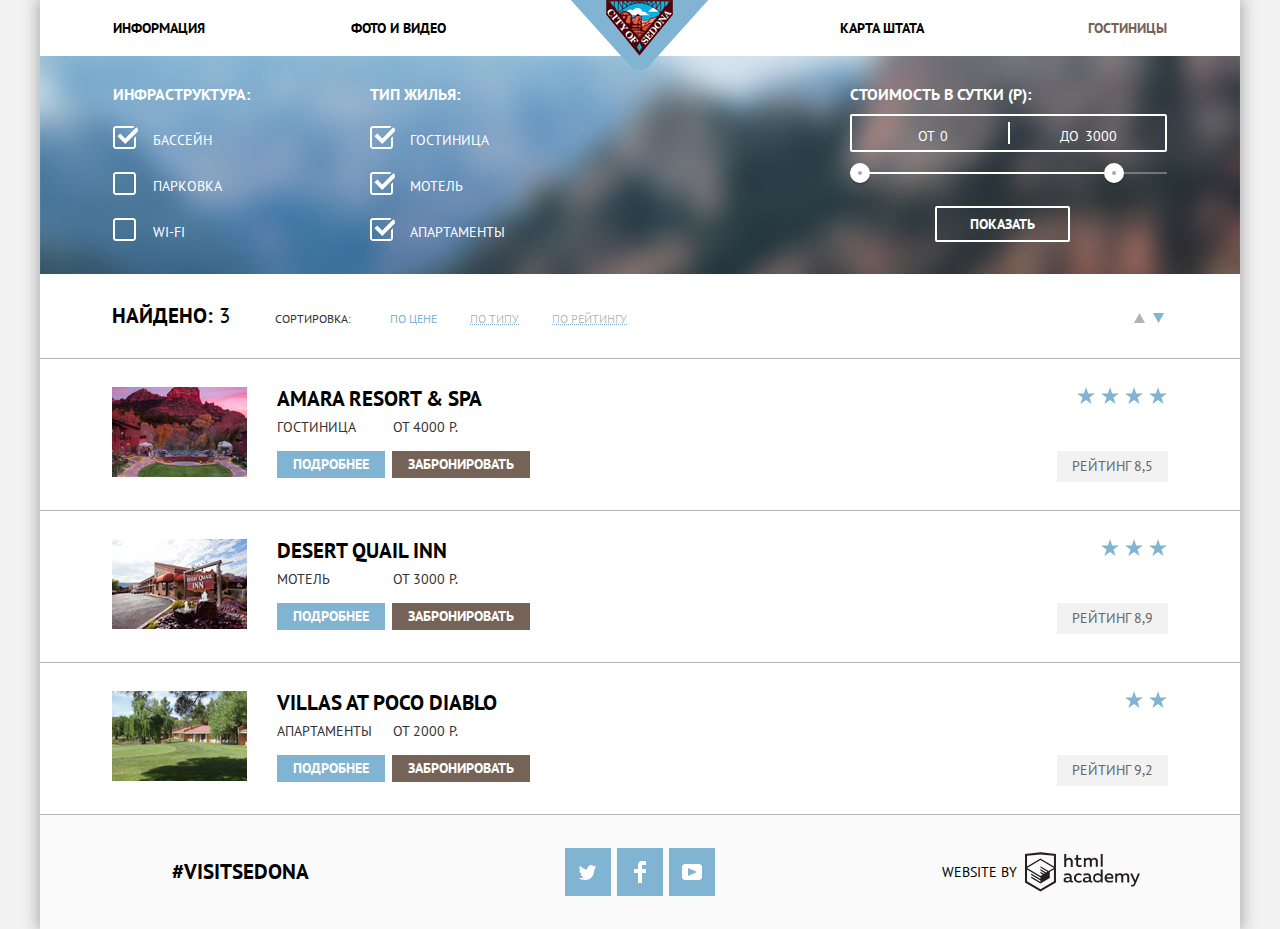
==== commit fa365da1: "Последние исправления" ====
--- a/inner.html
+++ b/inner.html
@@ -81,7 +81,7 @@
                 </ul>
               </fieldset>
               <fieldset class="filter-range">
-                <legend class="filter-name filter-range-title">Стоимость в сутки(р):</legend>
+                <legend class="filter-name filter-range-title">Стоимость в сутки (р):</legend>
                 <div class="price-controls">
                   <label class="min-price">от <input type="text" name="min-price" value="0"></label>
                   <label class="max-price">до <input type="text" name="max-price" value="3000"></label>
@@ -123,7 +123,10 @@
                 <a href="#"><img src="img/amara.jpg" width="135" height="90" alt="Amara Resort&Spa"></a></div>
               <div class="result-wrap">
                 <a href="#"><h3>Amara Resort & Spa</h3></a>
-                <p>Гостиница <span>от 4000р.</span></p> 
+                <p class="text-wrapper">
+                  <span>Гостиница</span>
+                  <span>от 4000 р.</span>
+                </p> 
                 <div class="button-wrapper">
                   <a class="button button-more" href="#">Подробнее</a>
                   <a class="button button-booking" href="#">Забронировать</a></div>
@@ -144,7 +147,10 @@
               </div>        
               <div class="result-wrap">
                 <a href="#"><h3>Desert Quail Inn</h3></a>
-                <p>Мотель <span>от 3000р.</span></p>
+                <p class="text-wrapper">
+                  <span>Мотель</span>
+                  <span>от 3000 р.</span>
+                </p>
                 <div class="button-wrapper">
                   <a class="button button-more" href="#">Подробнее</a>
                   <a class="button button-booking" href="#">Забронировать</a>
@@ -165,7 +171,10 @@
               </div>
               <div class="result-wrap">
                 <a href="#"><h3>Villas At Poco Diablo</h3></a>  
-                <p>Апартаменты <span>от 2000р.</span></p>
+                <p class="text-wrapper">
+                  <span>Апартаменты</span>
+                  <span>от 2000 р.</span>
+                </p>
                 <div class="button-wrapper">
                   <a class="button button-more" href="#">Подробнее</a>
                   <a class="button button-booking" href="#">Забронировать</a>
@@ -184,16 +193,14 @@
       </main>
       <footer class="main-footer">
         <strong class="footer-visit">#VISITSEDONA</strong>
-        <div class="footer-social">
-          <ul class="social-list">
-            <li><a class="button social-button" href="#"><span class="visually-hidden">Твиттер</span>
-              <svg class="social-icon" xmlns="http://www.w3.org/2000/svg" xmlns:xlink="http://www.w3.org/1999/xlink" width="17" height="15" viewBox="0 0 17 15"><path d="M10.95.144c1.685-.496 2.984.27 3.577 1.179.673-.231 1.331-.481 2.011-.708a2.345 2.345 0 0 1-.857 1.768c.685.17 1.304-.491 1.304-.491-.169 1-1.006 1.788-1.563 2.024-.231 6.75-3.175 11.217-10.077 11.082h-.446c-.41 0-4.164-.46-4.898-1.887 2.271.196 3.893-.422 4.693-1.177-.96-.3-2.679-.477-2.979-2.95.349.106.564.228 1.19.119C1.705 8.247.374 7.53.448 5.33c.285.328 1.067.536 1.34.472C1.085 5.561-.182 2.442.894.85c1.818 1.854 3.735 3.606 7.152 3.773C8.254 2.33 9.183.793 10.95.144z"/></svg></a></li>
-            <li><a class="button social-button" href="#"><span class="visually-hidden">Фейсбук</span>
-              <svg class="social-icon" xmlns="http://www.w3.org/2000/svg" width="12" height="22" viewBox="0 0 12 22"><path d="M12 4V0H8a4 4 0 0 0-4 4v4H0v4h4v10h4V12h4V8H8V4h4z"/></svg></a></li>
-            <li><a class="button social-button" href="#"><span class="visually-hidden">Ютуб</span>
-              <svg class="social-icon" xmlns="http://www.w3.org/2000/svg" xmlns:xlink="http://www.w3.org/1999/xlink" width="20" height="16" viewBox="0 0 20 16"><path d="M17 0H3C1.35 0 0 1.35 0 3v10c0 1.65 1.35 3 3 3h14c1.65 0 3-1.35 3-3V3c0-1.65-1.35-3-3-3zM6.027 11.998V4.002L15.014 8l-8.987 3.998z"/></svg></a></li>
-          </ul>
-        </div>
+        <ul class="footer-social">
+          <li class="social-item"><a class="button social-button" href="#"><span class="visually-hidden">Твиттер</span>
+            <svg class="social-icon" xmlns="http://www.w3.org/2000/svg" xmlns:xlink="http://www.w3.org/1999/xlink" width="17" height="15" viewBox="0 0 17 15"><path d="M10.95.144c1.685-.496 2.984.27 3.577 1.179.673-.231 1.331-.481 2.011-.708a2.345 2.345 0 0 1-.857 1.768c.685.17 1.304-.491 1.304-.491-.169 1-1.006 1.788-1.563 2.024-.231 6.75-3.175 11.217-10.077 11.082h-.446c-.41 0-4.164-.46-4.898-1.887 2.271.196 3.893-.422 4.693-1.177-.96-.3-2.679-.477-2.979-2.95.349.106.564.228 1.19.119C1.705 8.247.374 7.53.448 5.33c.285.328 1.067.536 1.34.472C1.085 5.561-.182 2.442.894.85c1.818 1.854 3.735 3.606 7.152 3.773C8.254 2.33 9.183.793 10.95.144z"/></svg></a></li>
+          <li class="social-item"><a class="button social-button" href="#"><span class="visually-hidden">Фейсбук</span>
+            <svg class="social-icon" xmlns="http://www.w3.org/2000/svg" width="12" height="22" viewBox="0 0 12 22"><path d="M12 4V0H8a4 4 0 0 0-4 4v4H0v4h4v10h4V12h4V8H8V4h4z"/></svg></a></li>
+          <li class="social-item"><a class="button social-button" href="#"><span class="visually-hidden">Ютуб</span>
+            <svg class="social-icon" xmlns="http://www.w3.org/2000/svg" xmlns:xlink="http://www.w3.org/1999/xlink" width="20" height="16" viewBox="0 0 20 16"><path d="M17 0H3C1.35 0 0 1.35 0 3v10c0 1.65 1.35 3 3 3h14c1.65 0 3-1.35 3-3V3c0-1.65-1.35-3-3-3zM6.027 11.998V4.002L15.014 8l-8.987 3.998z"/></svg></a></li>
+        </ul>
         <div class="footer-copyright">
           <span>Website by</span>
           <a href="https://htmlacademy.ru/intensive/htmlcss">
--- a/css/style.css
+++ b/css/style.css
@@ -1,4 +1,6 @@
 body {
+    position: relative;
+
     margin: 0;
     padding: 0;
   
@@ -10,8 +12,6 @@
     text-transform: uppercase;
     
     background-color: #f2f2f2;
-
-    position: relative;
   }
 a {
     text-decoration: none;
@@ -20,48 +20,69 @@
     max-width: 100%;
     height: auto;
   }
+.visually-hidden:not(:focus):not(:active),
+input[type="checkbox"].visually-hidden,
+input[type="radio"].visually-hidden {
+    position: absolute;
+  
+    width: 1px;
+    height: 1px;
+    margin: -1px;
+    border: 0;
+    padding: 0;
+  
+    white-space: nowrap;
+  
+    -webkit-clip-path: inset(100%);
+  
+            clip-path: inset(100%);
+    clip: rect(0 0 0 0);
+    overflow: hidden;
+  }
+.container {
+    max-width:1200px;
+    margin:0 auto;
+    
+    background-color: #ffffff;
+    -webkit-box-shadow: 0 0 15px 2px #a9a9a9;
+            box-shadow: 0 0 15px 2px #a9a9a9;
+  }
 .main-header {
-max-width: 1200px;
-}
-.main-header.index-header {
-    position: absolute;
-    right: 0;
-    left: 0;
-    top: 0;
+    max-width: 100%;
     margin: auto;
-    box-sizing: border-box;
-    z-index: 1;
-}
+  }
 .main-navigation {
+    position: relative;
+
     line-height: 26px;
     font-weight: bold;
     color: #000000;
+
     background-color: #ffffff;
-    display: flex;
-    position: relative;
-  }
-.container {
-    margin:0 auto;
-    max-width:1200px;
-    background-color: #ffffff;
-    box-shadow: 0 0 15px 2px #a9a9a9;
   }
 .main-header-logo {
-    width: 138px;
-    height: 70px;
     position: absolute;
     top: 0;
     left: 50%;
-    margin-left:-69px; 
     z-index: 1;
+
+    width: 138px;
+    height: 70px; 
+    margin-left:-69px;
   }
 .site-navigation {
+    display: -webkit-box;
+    display: -ms-flexbox;
+    display: flex;
+    -webkit-box-pack: justify;
+        -ms-flex-pack: justify;
+            justify-content: space-between;
+
+    max-width: 1200px;
     margin:0 auto;
-    width: 1200px;
+    padding: 0;
+
     list-style: none;
-    display: flex;
-    justify-content: space-between;
-    padding: 0;
   }
 .site-navigation-item {
     min-width: 73px;
@@ -71,20 +92,22 @@
 .site-navigation-item:nth-child(2) {
     margin-right:auto; 
   }
-  .site-navigation-item:nth-child(3) {
-    margin-right:17px; 
+.site-navigation-item:nth-child(3) {
+    margin-right:18px; 
   }
 .site-navigation-item:nth-child(1)
 .site-navigation-item:nth-child(2) {
-  text-align: start;
+    text-align: start;
 }
 .site-navigation-item:nth-child(3)
 .site-navigation-item:nth-child(4) {
-  text-align: end;
+    text-align: end;
 }
 .site-navigation a {
     color: #000000;
     text-align: center;
+    -webkit-transition: all 0.10s linear;
+    -o-transition: all 0.10s linear;
     transition: all 0.10s linear;
   }
 .site-navigation a:hover,
@@ -98,85 +121,109 @@
     color: #766357;
   }
 .city-view {
+    position: relative;
+
+    width: 100%;
+    min-height: 508px;
+    padding: 0;
+    
+    background-color: #766357;
     background-image: url("../img/index-sedona.jpg");
-    background-position: top center;
+    background-position: 0 -56px;
     background-repeat: no-repeat;
-    width: 100%;
-    min-height: 780px;
-    display: flex;
-    padding: 0;
-    position: relative;
   }
 .city-view img {
     margin: auto;
-    margin-top: 92px;   
-    padding: 40px;  
-  }
+    margin-top: 35px;
+    padding: 40px;
+}
 .city-view::before {
-  content: "";
-  background-image: url("../img/frame.png");
-    background-position: 0 0;
-    background-repeat: no-repeat;
-    min-height:273px ;
+    content: "";
+
     position: absolute;
     left: 0;
     right: 0;
     bottom: 0;
+
+    height:57px ;
+
+    background-image: url("../img/frame.png");
+    background-position: 0 0;
+    background-repeat: no-repeat;
 }
 .description {
-    background-color:transparent;
+    min-height: 723px;
+
     text-align: center;
     line-height: 26px;
-    min-height: 275px;
-    display: flex;  
-    position: relative;
+    
+    background-color:transparent;
   }  
 .description-container {
-    margin: auto; 
-    width: 540px;
-    padding: 35px;
-    position: absolute;
+    position: relative;
     left: 0;
     right: 0;
     bottom: 0;
+
+    width: 540px;
+    margin: auto; 
+    padding: 32px;
   }
 .caption-container {
+    width: 540px;
     margin: auto; 
-    width: 540px;
     padding: 30px;
 }
-.description b {
+.description strong {
+    display: block;
+
+    margin: 28px 0;
+
     font-size: 21px;
     font-weight: bold;
     color: #000000;
-    margin: 28px 0;
-    display: block;
   }
 .features-list,
-.guideline-list {
-    list-style: none;   
+.guideline-list {  
     margin: 0;
     padding: 0;
+
+    list-style: none; 
   }
 .features-list {
-    display: flex;
-    flex-direction: column;
+    display: -webkit-box;
+    display: -ms-flexbox;
+    display: flex;
+    -webkit-box-orient: vertical;
+    -webkit-box-direction: normal;
+        -ms-flex-direction: column;
+            flex-direction: column;
+
     max-width: 1200px;
   }
 .feature-item-wrapper {
+    display: -webkit-box;
+    display: -ms-flexbox;
+    display: flex;
+    -webkit-box-align: center;
+        -ms-flex-align: center;
+            align-items: center;
+
     max-width: 1200px;
     padding: 0;
-    display: flex;
-    align-items: center;
+
+    background-color: #81b3d2;
   }
 .feature-item.feature-item-large {
+    width: 300px;
+    min-height: 195px;
+    margin: 0;
+    padding:30px 50px;
+
     text-align: center;
     color: #ffffff;
-    padding:30px 50px;
+    
     background-color: #81b3d2;
-    margin: 0;
-    width: 300px;
-    min-height: 195px;
   }
   .feature-item.feature-item-large:nth-of-type(2) {
     width: 320px;
@@ -185,60 +232,71 @@
 .feature-item-wrapper .img-wrap {
     height:256px ;
     width: 800px;
+
     overflow: hidden;
-    position: relative;
   }
 .feature-item-large h3 {
+    margin-top: 18px;
+    margin-bottom: 22px;
+
     font-size: 21px;
     font-weight: bold;
     color: #ffffff;
     text-align: center;
-    margin-top: 18px;
-    margin-bottom: 22px;
-  }
-.feature-item-wrapper img {
-  position: absolute;
-  top: -80px;
-}
+  }
 .guideline-list {
-    display: flex;
+    display: -webkit-box;
+    display: -ms-flexbox;
+    display: flex;
+    -webkit-box-pack: justify;
+        -ms-flex-pack: justify;
+            justify-content: space-between;
+    -webkit-box-align: baseline;
+        -ms-flex-align: baseline;
+            align-items: baseline;
+    
+    width:100%;
     min-height:330px;
-    justify-content: space-between;
+    margin:0;
+
     background-color: white;
-    margin:0;
-    align-items: baseline;
-    width:100%;
   }
 .guideline-item {
-    text-align: center;
+    position: relative;
+
     width: 33.3333%;
     min-height: 120px;
     padding: 50px;
     padding-top: 135px;
-    position: relative;
+    
+    text-align: center;
   }
 .guideline-item-housing::before {
     content: "";
+
     position: absolute;
     top:95px;
     left:50%;
-    margin: -36px;
+
     width: 75px;
     height: 75px;
+    margin: -36px;
     
     background-color: white;
     background-image: url("../img/svg/icon-1.svg");
     background-repeat: no-repeat;
     background-position: 0 0;
   }
-  .guideline-item-food::before {
+.guideline-item-food::before {
     content: "";
+
     position: absolute;
     top:95px;
     left:50%;
-    margin: -35px;
+
     width: 75px;
     height: 75px;
+    margin: -35px;
     
     background-color: white;
     background-image: url("../img/svg/icon-3.svg");
@@ -247,13 +305,15 @@
   }
 .guideline-item-souvenirs::before {
     content: "";
+
     position: absolute;
     top:95px;
     left:50%;
+    
+    width: 75px;
+    height: 75px;
     margin: -38px;
     margin-left: -33px;
-    width: 75px;
-    height: 75px;
     
     background-color: white;
     background-image: url("../img/svg/icon-2.svg");
@@ -261,86 +321,116 @@
     background-position: 0 0;
   }
 .guideline-item h4 {
+    margin-bottom: 23px;
+
     font-size: 21px;
     font-weight: bold;
     color: #000000;
-    margin-bottom: 23px;
   }
 .feature-item {
     text-align: center;
+
     background-color: #eeeeee;
   } 
 .feature-item-small h3 {
+    margin-top: 18px;
+    margin-bottom: 23px;
+
     font-size: 21px;
     font-weight: bold;
     color: #000000;
     text-align: center;
-    margin-top: 18px;
-    margin-bottom: 23px;
   }
 .feature-item p {
-  margin-top: 20px;
+    margin-top: 20px;
   }
 .features-list-small {
+    display: -webkit-box;
+    display: -ms-flexbox;
+    display: flex;
+    -webkit-box-pack: justify;
+        -ms-flex-pack: justify;
+            justify-content: space-between;
+
     width: 100%;
     min-height: 256px;
-    display: flex;
-    justify-content: space-between;
+    padding: 0;
+    
     background-color: #eeeeee;
     list-style: none;
-    padding: 0;
   }
 .feature-item-small {   
+    width: 33.3333%;
     padding: 30px 60px;
-    width: 33.3333%;
   }
 .search {
+    display: -webkit-box;
+    display: -ms-flexbox;
+    display: flex;
+    -webkit-box-orient: vertical;
+    -webkit-box-direction: normal;
+        -ms-flex-direction: column;
+            flex-direction: column;
+    -webkit-box-pack: center;
+        -ms-flex-pack: center;
+            justify-content: center;
+    -webkit-box-align: center;
+        -ms-flex-align: center;
+            align-items: center;
+
     text-align: center;
-    display: flex;
-    flex-direction: column;
-    justify-content: center;
-    align-items: center;
   }
 .search b {
+    display: block;
+
+    margin: 30px 0;
+
     font-size: 30px;
     font-weight: bold;
     color: #000000;
-    margin: 30px 0;
-    display: block;
   }
 .search p {
-  line-height: 24px;
-  margin-bottom: 17px;
+    margin-bottom: 17px;
+
+    line-height: 24px;
 }
 .button {
     display: inline-block;
+    vertical-align: middle;
+
+    border: none;
     padding: 10px 30px;
+
     font: inherit;
     text-align: center;
     font-weight: bold;
     color: #ffffff;
-    vertical-align: middle;
     text-transform: uppercase;
+    -webkit-transition: all 0.10s linear;
+    -o-transition: all 0.10s linear;
     transition: all 0.10s linear;
    
     background-color: #81b3d2;
-    border: none;
   }
 .button:hover,
 .button:focus {
     background-color: #669ec0;
   }
 .button:active {
+    color:rgba(255, 255, 255, 0.3);
+
     background-color: #5496bd;
-    color:rgba(255, 255, 255, 0.3);
   }
 .search-button {
+    max-width: 576px;
+    padding: 30px 140px;
+
     font-size: 21px;
     line-height: 26px;
+    -webkit-transition: all 0.10s linear;
+    -o-transition: all 0.10s linear;
     transition: all 0.10s linear;
-    max-width: 576px;
-    padding: 30px 140px;
-
+    
     background-color: #766357;
   }
 .search-button:hover,
@@ -348,110 +438,186 @@
     background-color: #604e43;
   }
 .search-button:active {
+    color:rgba(255, 255, 255, 0.3);
+
     background-color: #503e33;
-    color:rgba(255, 255, 255, 0.3);
   }
 .map {
     position: relative;
+
     max-width: 1200px;
+    height: 593px;
+
     overflow: hidden;
-    height: 593px;
-  }
-  .map iframe {
+  }
+.map iframe {
     position: relative;
   }
-  .map p {
-    position: absolute;
-    top: 0;
-    left: 0;
-    z-index: -1;
-  
+.map p {
     margin: 0;
-  }
-  @keyframes bounce {
-    0% {
-      transform: translateY(-395px);
-      opacity: 0;
+
+    background-color: #857871;
+  }
+@-webkit-keyframes bounce {
+  0% {
+    -webkit-transform: translateY(-395px);
+            transform: translateY(-395px);
+    opacity: 0;
     }
-    100% {
-      transform: translateY(0);
-      opacity: 1;
+  100% {
+    -webkit-transform: translateY(0);
+            transform: translateY(0);
+    opacity: 1;
     }
   }
-  @keyframes shake {
-    0%,
-    100% {
-      transform: translateX(0);
+@keyframes bounce {
+  0% {
+    -webkit-transform: translateY(-395px);
+            transform: translateY(-395px);
+    opacity: 0;
     }
-  
-    10%,
-    30%,
-    50%,
-    70%,
-    90% {
-      transform: translateX(-10px);
+  100% {
+    -webkit-transform: translateY(0);
+            transform: translateY(0);
+    opacity: 1;
     }
-  
-    20%,
-    40%,
-    60%,
-    80% {
-      transform: translateX(10px);
+  }
+@-webkit-keyframes shake {
+  0%,
+  100% {
+    -webkit-transform: translateX(0);
+            transform: translateX(0);
     }
-  }
-.modal-search {
+  
+  10%,
+  30%,
+  50%,
+  70%,
+  90% {
+    -webkit-transform: translateX(-10px);
+            transform: translateX(-10px);
+    }
+  
+  20%,
+  40%,
+  60%,
+  80% {
+    -webkit-transform: translateX(10px);
+            transform: translateX(10px);
+    }
+  }
+@keyframes shake {
+  0%,
+  100% {
+    -webkit-transform: translateX(0);
+            transform: translateX(0);
+    }
+  
+  10%,
+  30%,
+  50%,
+  70%,
+  90% {
+    -webkit-transform: translateX(-10px);
+            transform: translateX(-10px);
+    }
+  
+  20%,
+  40%,
+  60%,
+  80% {
+    -webkit-transform: translateX(10px);
+            transform: translateX(10px);
+    }
+  }
+ 
+.modal {
     position: absolute;
     top:0;
     left:50%;
+
+    max-width: 568px;
     margin-left: -284px;
+
     background-color: white;
-    max-width: 568px;
-    display: none;
-  }
-.modal-show {
-    display: flex;
-    animation: bounce 0.7s;
-  }
-  .modal-error {
-    animation: shake 0.6s;
+  }
+.js .modal-search {
+    visibility: hidden;
+    opacity: 0;
+  }
+.no-js .modal-search {
+    visibility: visible;
+    opacity: 1;
+  }
+.js .modal-show {
+    -webkit-animation: bounce 0.7s;
+            animation: bounce 0.7s;
+    visibility: visible;
+    opacity: 1;
+  }
+.js .modal-error {
+    -webkit-animation: shake 0.6s;
+            animation: shake 0.6s;
   }
 .hotel-search {
-    display: flex;
-    flex-wrap: wrap;
-    justify-content: space-between;
-    padding: 55px;
+    display: -webkit-box;
+    display: -ms-flexbox;
+    display: flex;
+    -ms-flex-wrap: wrap;
+        flex-wrap: wrap;
+    -webkit-box-pack: justify;
+        -ms-flex-pack: justify;
+            justify-content: space-between;
+
+    padding: 56px;
   }
 .search-option {
+    position: relative;
+    display: -webkit-box;
+    display: -ms-flexbox;
+    display: flex;
+    -webkit-box-pack: justify;
+        -ms-flex-pack: justify;
+            justify-content: space-between;
+    -webkit-box-align: center;
+        -ms-flex-align: center;
+            align-items: center;
+
     color: #000000;
     line-height: 26px;
     font-weight: bold; 
-    display: flex;
-    justify-content: space-between;
-    align-items: center;
-    position: relative;
   }
 .search-input {
+    -webkit-box-flex: 1;
+        -ms-flex-positive: 1;
+            flex-grow: 1;
+
+    width: inherit;
+    height: 35px;
+    border:2px solid #f2f2f2;
+
     font: inherit;
     color: #000000;
+    text-transform: uppercase;
+    -webkit-transition: all 0.10s linear;
+    -o-transition: all 0.10s linear;
     transition: all 0.10s linear;
     outline: none;
+
     background-color: #f2f2f2;
-    height: 35px;
-    border:2px solid #f2f2f2;
-    width: inherit;
-    flex-grow: 1;
-    text-transform: uppercase;
   }
 .search-input:hover {
+    border:2px solid #ebebeb;
+
     background-color: #ebebeb;
+  }
+.search-input:focus {
+    border: 2px solid #ebebeb;
+
+    background-color: #ffffff;
+  }
+.search-input:active {
     border:2px solid #ebebeb;
-  }
-.search-input:focus {
-    background-color: #ffffff;
-    border: 2px solid #ebebeb;
-  }
-.search-input:active {
-  border:2px solid #ebebeb;
 }
 .search-option-large {
     width: 460px;
@@ -467,14 +633,16 @@
     margin-bottom: 32px;
   }
 .search-option-large input {
-    box-sizing: border-box;
+    -webkit-box-sizing: border-box;
+            box-sizing: border-box;
     width: 346px;
     padding:10px;
     padding-right:50px;
   }
-  .search-option-small input {
+.search-option-small input {
+    -webkit-box-sizing: border-box;
+            box-sizing: border-box;
     width: 115px;
-    box-sizing: border-box;
     padding:10px 50px;
   } 
 .search-option-large svg {
@@ -484,6 +652,8 @@
 }
 .search-option-large svg path {
     fill: #a9a9a9;
+    -webkit-transition: all 0.10s linear;
+    -o-transition: all 0.10s linear;
     transition: all 0.10s linear;
   }
 .search-option-large input:hover ~ svg path,
@@ -493,159 +663,210 @@
 .search-option-large input:active ~ svg path {
     fill:#81b3d2;
   }
-  .search-row {
+.search-row {
+    display: -webkit-box;
+    display: -ms-flexbox;
+    display: flex;
+    -webkit-box-align: center;
+        -ms-flex-align: center;
+            align-items: center;
+    -webkit-box-pack: justify;
+        -ms-flex-pack: justify;
+            justify-content: space-between;
+
     width: 100%;
-    display: flex;
-    align-items: center;
-    justify-content: space-between;
   }
  .label-row { 
-  display: flex;
-  justify-content: space-between;
-  align-items: center;
-  position: relative;
+    position: relative;
+    display: -webkit-box;
+    display: -ms-flexbox;
+    display: flex;
+    -webkit-box-pack: justify;
+        -ms-flex-pack: justify;
+            justify-content: space-between;
+    -webkit-box-align: center;
+        -ms-flex-align: center;
+            align-items: center;
  }
 .search-name {
-  margin-right: 15px;
-}
+    margin-right: 15px;
+  }
 .search-option-small:first-of-type .search-name {
-  margin-right: 40px;
-}
+    margin-right: 40px;
+  }
 .number-btn {
-  position: absolute;
-  width: 30px;
-  height: 100%;
-  top: 0;
-  border:none;
-  background-color:inherit;
-}
+    position: absolute;
+    top: 0;
+
+    width: 30px;
+    height: 100%;
+    border:none;
+
+    background-color:inherit;
+  }
 .number-btn::before {
     content: "";
+
+    position: absolute;
+    top: 17px;
+    left: 6px;
+
     width: 11px;
     height: 3px;
-    position: absolute;
-    top: 17px;
-    background-color: #a9a9a9;
-    left: 6px;
-}
+    
+    background-color: #a9a9a9; 
+  }
 .number-btn.minus::before {
-  left: 13px;
-}
+    left: 13px;
+  }
 .number-btn.plus::after {
     content: ""; 
+
+    position: absolute;
+    top: 13px;
+    left: 10px;
+
     width: 3px;
     height: 11px;
-    position: absolute;
-    top: 13px;
+    
     background-color: #a9a9a9;
-    left: 10px;
-}
+  }
 .number-btn.minus {
-  left: 0;
-}
+    left: 0;
+  }
 .number-btn.plus {
-  right: 0;
-}
-  .search-option-small .number-btn:hover::before,
-  .search-option-small .number-btn:focus::before,
-  .search-option-small .number-btn:hover::after,
-  .search-option-small .number-btn:focus::after {
+    right: 0;
+  }
+.search-option-small .number-btn:hover::before,
+.search-option-small .number-btn:focus::before,
+.search-option-small .number-btn:hover::after,
+.search-option-small .number-btn:focus::after {
     background-color: #000000; 
   }
-  .search-option-small .number-btn:active::before,
-  .search-option-small .number-btn:active::after {
+.search-option-small .number-btn:active::before,
+.search-option-small .number-btn:active::after {
     background-color:#81b3d2;
-    }
+  }
 .search-button-submit {
-      width: 100%;
-      line-height: 26px;
-      font-size: 21px;
-      margin-top: 23px;
-      padding: 17px;
+    width: 100%;
+    margin-top: 23px;
+    padding: 17px;
+
+    line-height: 26px;
+    font-size: 21px;  
   }
 .main-footer {
+    display:-webkit-box;
+    display:-ms-flexbox;
+    display:flex;
+    -webkit-box-pack: justify;
+        -ms-flex-pack: justify;
+            justify-content: space-between;
+    -webkit-box-align: center;
+        -ms-flex-align: center;
+            align-items: center;
+
+    max-width: 1200px;
+    padding: 33px 80px;
+
     color: #000000;
     line-height: 26px;
+
     background-color:rgba(250, 250,250, 0.9);
-    min-height:120px;
-    max-width: 1200px;
-    display:flex;
-    justify-content: space-between;
-    align-items: center;
-    padding: 0 80px;
   }
 .main-footer.index-footer {
-  position: absolute;
+    position: absolute;
     right: 0;
     left: 0;
     bottom: 0;
+    
+    -webkit-box-sizing: border-box;
+    
+            box-sizing: border-box;
+    width: 100%;
     margin: auto;
-    box-sizing: border-box;
-}
-.main-footer strong {
+  }
+.footer-visit {
+    display: block;
+
+    margin: 0;
+    margin-left:52px;
+
     font-size: 21px;
     text-align: center;
   }
-.footer-visit {
-    display: block;
+.footer-social {
+    display: -webkit-box;
+    display: -ms-flexbox;
+    display: flex;
+    -webkit-box-pack: justify;
+        -ms-flex-pack: justify;
+            justify-content: space-between;
+
+    min-width: 150px;
     margin: 0;
-    margin-left:50px;
-  }
-.footer-social {
+    margin-left:-6px ;
+    margin-right: -28px;
+    padding: 0;
+
+    list-style: none;
     text-align: center;
-    width: 150px;
-    margin-left: 31px;
+  }
+.social-item {
+    margin-left: 6px;
   }
 .footer-copyright {
+    display: -webkit-box;
+    display: -ms-flexbox;
+    display: flex;
+    -webkit-box-pack: justify;
+        -ms-flex-pack: justify;
+            justify-content: space-between;
+    -webkit-box-align: center;
+        -ms-flex-align: center;
+            align-items: center;
+
+    width: 198px;
     margin: 0;
     margin-right: 20px;
-    display: flex;
-    justify-content: space-between;
-    align-items: center;
-    width: 198px;
-  }
-.visually-hidden:not(:focus):not(:active),
-input[type="checkbox"].visually-hidden,
-input[type="radio"].visually-hidden {
-    position: absolute;
-
-    width: 1px;
-    height: 1px;
-    margin: -1px;
-    border: 0;
-    padding: 0;
-
-    white-space: nowrap;
-
-    clip-path: inset(100%);
-    clip: rect(0 0 0 0);
-    overflow: hidden;
+  }
+.footer-copyright a {
+    line-height: 0;
   }
 .social-button {  
-    display: flex;
-    align-items: center;
-    justify-content: center;
+    display: -webkit-box;  
+    display: -ms-flexbox;  
+    display: flex;
+    -webkit-box-align: center;
+        -ms-flex-align: center;
+            align-items: center;
+    -webkit-box-pack: center;
+        -ms-flex-pack: center;
+            justify-content: center;
+
     width: 46px;
     height: 48px;
     padding: 0;
+
+    -webkit-transition: all 0.10s linear;
+
+    -o-transition: all 0.10s linear;
+
     transition: all 0.10s linear;
   }
 .social-icon {
     fill: #ffffff;
+    -webkit-transition: all 0.10s linear;
+    -o-transition: all 0.10s linear;
     transition: all 0.10s linear;
   }
 .social-button:active .social-icon {
     fill: rgba(255, 255, 255, 0.3);
-}
-.social-list {
-    list-style: none;
-    display: flex;
-    justify-content: space-between;
-    margin: 0;
-    padding: 0;
   }
 .logo-htmlacademy {
     fill: #231f20;
+    -webkit-transition: all 0.10s linear;
+    -o-transition: all 0.10s linear;
     transition: all 0.10s linear;
   }
 .logo-htmlacademy:hover,
@@ -656,117 +877,141 @@
     fill: #bdbbbc;
   }
 .filters {
+    width: 100%;
+    max-height: 218px;
+
     color: #ffffff;
   
     background-color: #766357;
     background-image: url("../img/background-sedona.jpg");
     background-position: top center;
     background-repeat: no-repeat;
-    width: 100%;
-    max-height: 218px;
-  }
-  .filters-wrapper {
-    display: flex;
-    justify-content: space-between;
-    align-items: flex-start;
+  }
+.filters-wrapper {
+    display: -webkit-box;
+    display: -ms-flexbox;
+    display: flex;
+    -webkit-box-pack: justify;
+        -ms-flex-pack: justify;
+            justify-content: space-between;
+    -webkit-box-align: start;
+        -ms-flex-align: start;
+            align-items: flex-start;
+
     padding: 28px 73px;
   }
 .filters fieldset {
+    margin: 0;
     border: none;
+    padding: 0;
+  }
+.filters fieldset:nth-child(1) {
+    margin-right:120px;
+  }
+.filters fieldset:nth-child(2) {
+    margin-right: auto;
+  }
+.filters legend {
+    margin-bottom: 20px;
+    margin-top: 5px; 
+
+    font-size: 16px;
+    font-weight: bold;
+  }
+.filter-range legend {
+    margin-bottom: 9px;
+  }
+.filters ul {
     margin: 0;
     padding: 0;
-  }
-  .filters fieldset:nth-child(1) {
-    margin-right:120px;
-  }
-.filters fieldset:nth-child(2) {
-    margin-right: auto;
-  }
-.filters legend {
-    font-size: 16px;
-    font-weight: bold;
-    margin-bottom: 20px;
-    margin-top: 5px; 
-  }
-.filter-range legend {
-  margin-bottom: 7px;
-}
-.filters ul {
+
     list-style: none;
-    padding: 0;
-    margin: 0;
   }
 .filters label {
     cursor: pointer;
   }
 .filter-option {
-  margin-bottom: 25px;
-  margin-top: 5px;
+    margin-bottom: 25px;
+    margin-top: 5px;
   }
 .checkbox-label {
     position: relative;
+
     padding-left: 40px;
   }
 .checkbox-label input[type="checkbox"] + .checkbox-indicator {
     position: absolute;
+    top:-5px;
+    left:0;
+
+    width: 25px;
+    height: 25px;
+
     background-image: url("../img/svg/checkbox-off.svg");
     background-position:  0 0;
     background-repeat:  no-repeat;
+  }
+.checkbox-label input[type="checkbox"]:checked + .checkbox-indicator {
+    position: absolute;
+    top:-5px;
+    left:0;
+
     width: 25px;
     height: 25px;
-    top:-5px;
-    left:0;
-  }
-.checkbox-label input[type="checkbox"]:checked + .checkbox-indicator {
-    position: absolute;
+
     background-image: url("../img/svg/checkbox-on.svg");
     background-position:  0 0;
-    background-repeat:  no-repeat;
-    width: 25px;
-    height: 25px;
-    top:-5px;
-    left:0;
-  }
-  .checkbox-label input[type="checkbox"]:focus + .checkbox-indicator {
+    background-repeat:  no-repeat; 
+  }
+.checkbox-label input[type="checkbox"]:focus + .checkbox-indicator {
     outline-color: rgb(77, 144, 254);
     outline-offset: -2px;
     outline-style: auto;
     outline-width: 5px;
   }
-  .checkbox-label input[type="checkbox"]:disabled + .checkbox-indicator {
-    position: absolute;
+.checkbox-label input[type="checkbox"]:disabled + .checkbox-indicator {
+    position: absolute;
+    top:-5px;
+    left:0;
+
+    width: 25px;
+    height: 25px;
+
     background-image: url("../img/svg/checkbox-off-disabled.svg");
     background-position:  0 0;
     background-repeat:  no-repeat;
+  }
+.checkbox-label input[type="checkbox"]:checked:disabled + .checkbox-indicator {
+    position: absolute;
+    top:-5px;
+    left:0;
+
     width: 25px;
     height: 25px;
-    top:-5px;
-    left:0;
-  }
-.checkbox-label input[type="checkbox"]:checked:disabled + .checkbox-indicator {
-    position: absolute;
+
     background-image: url("../img/svg/checkbox-on-disabled.svg");
     background-position:  0 0;
     background-repeat:  no-repeat;
-    width: 25px;
-    height: 25px;
-    top:-5px;
-    left:0;
   }
 .filter-range {
+    font-weight: normal;
+
     background-color:transparent;
-    font-weight: normal;
   }
 .price-controls {
     position: relative;
-    height: 36px;
+
+    height: 34px;
     margin-bottom: 20px;
-    font-size: 0;
     border: 2px solid #ffffff;
     border-radius: 2px;
+
+    font-size: 0;
+    line-height: normal;
   }
 .price-controls::after {
     content: "";
+
     position: absolute;
     top: 50%;
     left: 50%;
@@ -775,7 +1020,9 @@
     height: 22px;
   
     background: #ffffff;
-    transform: translate(-50%, -50%);
+    -webkit-transform: translate(-50%, -50%);
+        -ms-transform: translate(-50%, -50%);
+            transform: translate(-50%, -50%);
   }  
 .price-controls label {
     display: inline-block;
@@ -786,10 +1033,14 @@
   
     cursor: pointer;
   }
-.price-controls .min-price,
+.price-controls .min-price {
+    width: 90px;
+    padding-left: 66px;
+  }
 .price-controls .max-price {
     width: 90px;
-    padding-left: 66px;
+    padding-left: 52px;
+    padding-right: 15px;
   }
 .price-controls input {
     width: 50px;
@@ -827,7 +1078,8 @@
     background: #ababab;
     border: 8px solid #ffffff;
     border-radius: 50%;
-    box-shadow: 0 2px 1px 0 rgba(0, 1, 1, 0.2);
+    -webkit-box-shadow: 0 2px 1px 0 rgba(0, 1, 1, 0.2);
+            box-shadow: 0 2px 1px 0 rgba(0, 1, 1, 0.2);
     cursor: pointer;
   }
 .range-toggle:hover {
@@ -866,38 +1118,54 @@
 .filter-button:focus,
 .filter-button:hover {
     color: #000000;
+
     background-color: #ffffff;
   }
 .sorting {
-    display: flex;
+    display: -webkit-box;
+    display: -ms-flexbox;
+    display: flex;
+    -ms-flex-pack: distribute;
+        justify-content: space-around;
+    -webkit-box-align: baseline;
+        -ms-flex-align: baseline;
+            align-items: baseline;
+
     max-width: 1200px;
-    justify-content: space-around;
-    align-items: baseline;
     padding: 8px 72px;
     border-bottom: 1px solid rgba(0, 0, 0, 0.3);
   }
 .sort {
+    min-width: 80px;
+    margin-right: auto;
+    padding: 0 15px;
+
     font-size: 12px;
     line-height: 18px;
-    margin-right: auto;
-    padding: 0 15px;
-    min-width: 80px;
   }
 .sorting-results {
+    min-width: 118px;
+    padding: 0 30px;
+    padding-left:0; 
+
     line-height: 26px;
     font-size: 21px;
     color: #000000;
-    min-width: 118px;
-    padding: 0 30px;
-    padding-left:0; 
   }
 .sorting-list {
-    display: flex;
+    display: -webkit-box;
+    display: -ms-flexbox;
+    display: flex;
+    -webkit-box-pack: justify;
+        -ms-flex-pack: justify;
+            justify-content: space-between; 
+    -webkit-box-align: center; 
+        -ms-flex-align: center; 
+            align-items: center;
+
     width: 100%;
-    justify-content: space-between; 
+    margin-left: 20px;
     padding: 0;
-    align-items: center;
-    margin-left: 20px;
   }
 .sorting-item {
     padding-right:33px;
@@ -911,6 +1179,8 @@
 }
 .sorting-icon {
     fill: rgba(0, 0, 0, 0.3);
+    -webkit-transition: all 0.10s linear;
+    -o-transition: all 0.10s linear;
     transition: all 0.10s linear;
   }
 .sorting-icon:hover,
@@ -925,13 +1195,17 @@
     line-height: 18px;
     font-size: 12px;
     color: rgba(0, 0, 0, 0.3);
-    text-decoration: underline dotted #81b3d2;
+    -webkit-text-decoration: underline dotted #81b3d2;
+            text-decoration: underline dotted #81b3d2;
+    -webkit-transition: all 0.10s linear;
+    -o-transition: all 0.10s linear;
     transition: all 0.10s linear;
   }
 .sorting-item a:hover,
 .sorting-item a:focus {
     color:#81b3d2;
-    text-decoration: underline dotted #81b3d2;
+    -webkit-text-decoration: underline dotted #81b3d2;
+            text-decoration: underline dotted #81b3d2;
   }
 .sorting-item a:active {
     color:#000000;
@@ -946,57 +1220,128 @@
     list-style: none;
   }
 .results-list {
-    display: flex;
+    display: -webkit-box;
+    display: -ms-flexbox;
+    display: flex;
+    -webkit-box-orient: vertical;
+    -webkit-box-direction: normal;
+        -ms-flex-direction: column;
+            flex-direction: column;
+    -webkit-box-pack: justify;
+        -ms-flex-pack: justify;
+            justify-content: space-between;
+    -webkit-box-align: center;
+        -ms-flex-align: center;
+            align-items: center;
+
     max-width: 1200px;
     min-height:450px;
-    flex-direction: column;
-    justify-content: space-between;
-    align-items: center;
+    margin: 0;
     padding: 0 72px;
-    margin: 0;
   }
 .result-item {
+    display:-webkit-box;
+    display:-ms-flexbox;
     display:flex;
+    -webkit-box-pack: justify;
+        -ms-flex-pack: justify;
+            justify-content: space-between;
+    -webkit-box-align: center;
+        -ms-flex-align: center;
+            align-items: center;
+
     width:100%;
-    justify-content: space-between;
-    align-items: center;
     border-bottom: 1px solid rgba(0, 0, 0, 0.3);
     padding: 27px 72px;
   }
-.result-item img {
-    display: inline-block;
-  }
 .result-wrap {
+    display:-webkit-box;
+    display:-ms-flexbox;
+    display:flex;
+    -webkit-box-orient: vertical;
+    -webkit-box-direction: normal;
+        -ms-flex-direction: column;
+            flex-direction: column;
+    -webkit-box-align: start;
+        -ms-flex-align: start;
+            align-items: flex-start;
+
     width: 280px;
-    display:flex;
-    flex-direction: column;
     margin-left:30px;
     margin-right: auto;
     padding: 0;
-    align-items: flex-start;
   }
 .result-wrap a {
-  margin-bottom: 5px;
+    margin-bottom: 5px;
+  }
+.result-item h3 {
+    margin: 0;
+    padding: 0px;
+
+    font-weight: bold;
+    font-size: 21px;
+    line-height: 26px;
+    color: #000000;
+    -webkit-transition: all 0.10s linear;
+    -o-transition: all 0.10s linear;
+    transition: all 0.10s linear;
+  }
+.result-item h3:hover,
+.result-item h3:focus {
+    color:#81b3d2;
+  }
+.result-item h3:active {
+    color: rgba(0, 0, 0, 0.3);
+  }
+.result-item .rate {
+    color:#666666;
+
+    background-color: #f2f2f2;
+  }
+.text-wrapper {
+    display: -webkit-box;
+    display: -ms-flexbox;
+    display: flex;
+    -webkit-box-pack: justify;
+        -ms-flex-pack: justify;
+            justify-content: space-between;
+
+    min-width: 176px;
+    margin: 0;
+    margin-bottom: 13px;
+  }
+.text-wrapper span {
+    min-width: 116px;
 }
-.result-wrap p {
-    margin: 0;
-  }
 .rate-wrap {
-    display: flex;
-    flex-direction: column;
+    display: -webkit-box;
+    display: -ms-flexbox;
+    display: flex;
+    -webkit-box-orient: vertical;
+    -webkit-box-direction: normal;
+        -ms-flex-direction: column;
+            flex-direction: column;
+    -webkit-box-pack: justify;
+        -ms-flex-pack: justify;
+            justify-content: space-between;
+    -webkit-box-align: end;
+        -ms-flex-align: end;
+            align-items: flex-end;
+    
+    min-width: 105px;
     height: 95px;
-    justify-content: space-between;
-    align-items: flex-end;
-    min-width: 105px;
   }
 .rate {
     padding:5px 15px;
   }
 .stars {
+    display: -webkit-box;
+    display: -ms-flexbox;
     display: flex;
   }
 .star {
     content: "";
+
     width: 19px;
     height: 19px;
     margin-left: 5px;
@@ -1007,44 +1352,26 @@
     background-position: 0 0;
   }
 .button-wrapper {
+    display:-webkit-box;
+    display:-ms-flexbox;
     display:flex;
+    -webkit-box-pack: justify;
+        -ms-flex-pack: justify;
+            justify-content: space-between;
+
     margin: 0;
-    justify-content: space-between;
-  }
-.result-item p {
-    display: flex;
-    margin-bottom: 13px;
-    width: 176px;
-    justify-content: space-between;
-  }
-.result-item h3 {
-    font-weight: bold;
-    font-size: 21px;
-    line-height: 26px;
-    color: #000000;
+  }
+.button-booking {
+    margin-left: 7px;
+    padding:3px 16px;
+
+    background-color: #766357;
+    -webkit-transition: all 0.10s linear;
+    -o-transition: all 0.10s linear;
     transition: all 0.10s linear;
-    padding: 0px;
-    margin: 0;
-  }
-.result-item h3:hover,
-.result-item h3:focus {
-    color:#81b3d2;
-  }
-.result-item h3:active {
-    color: rgba(0, 0, 0, 0.3);
-  }
-.result-item .rate {
-    color:#666666;
-    background-color: #f2f2f2;
-  }
-.button-booking {
-    background-color: #766357;
-    transition: all 0.10s linear;
-    padding:3px 15px;
-    margin-left: 10px;
   }
 .button-more {
-  padding:3px 15px;
+    padding:3px 16px;
   }
 .button-booking:hover,
 .button-booking:focus {
@@ -1052,5 +1379,6 @@
   }
 .button-booking:active {
     color: #857871;
+    
     background-color: #503e33;
   }